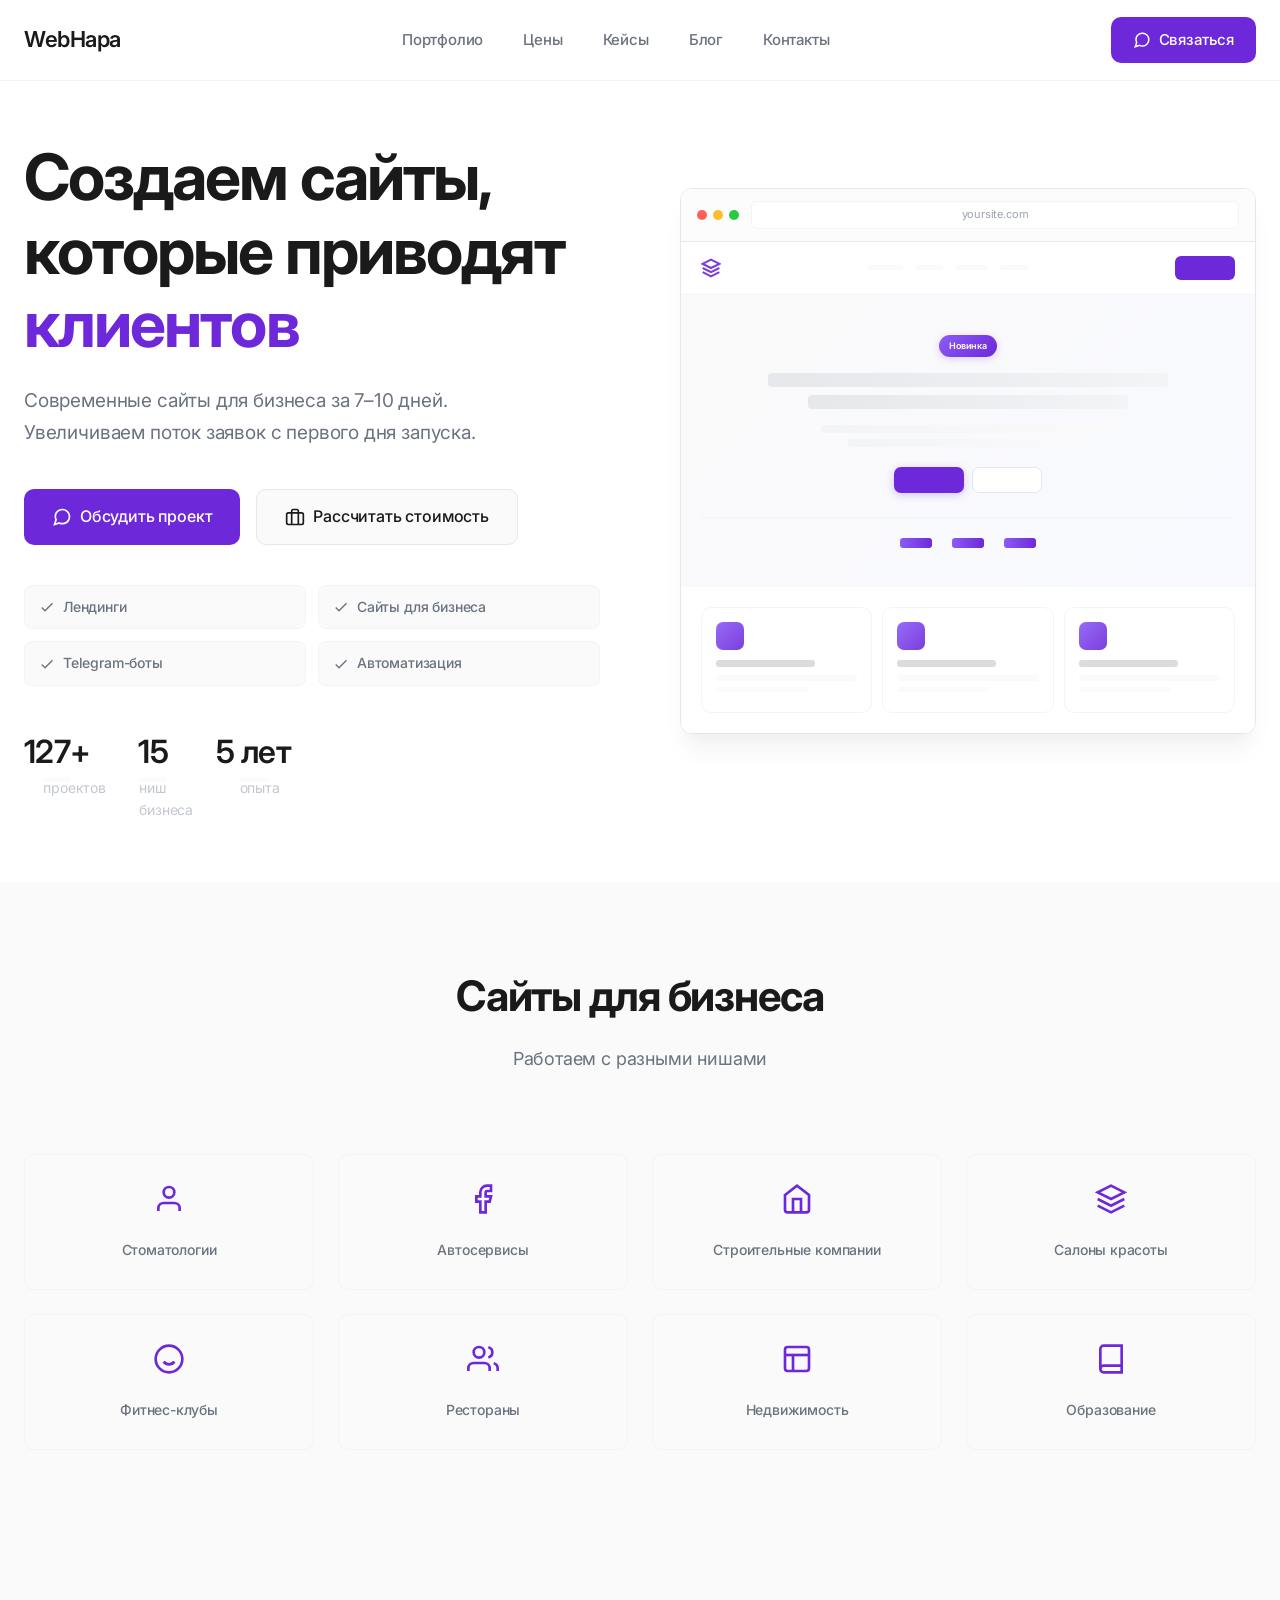
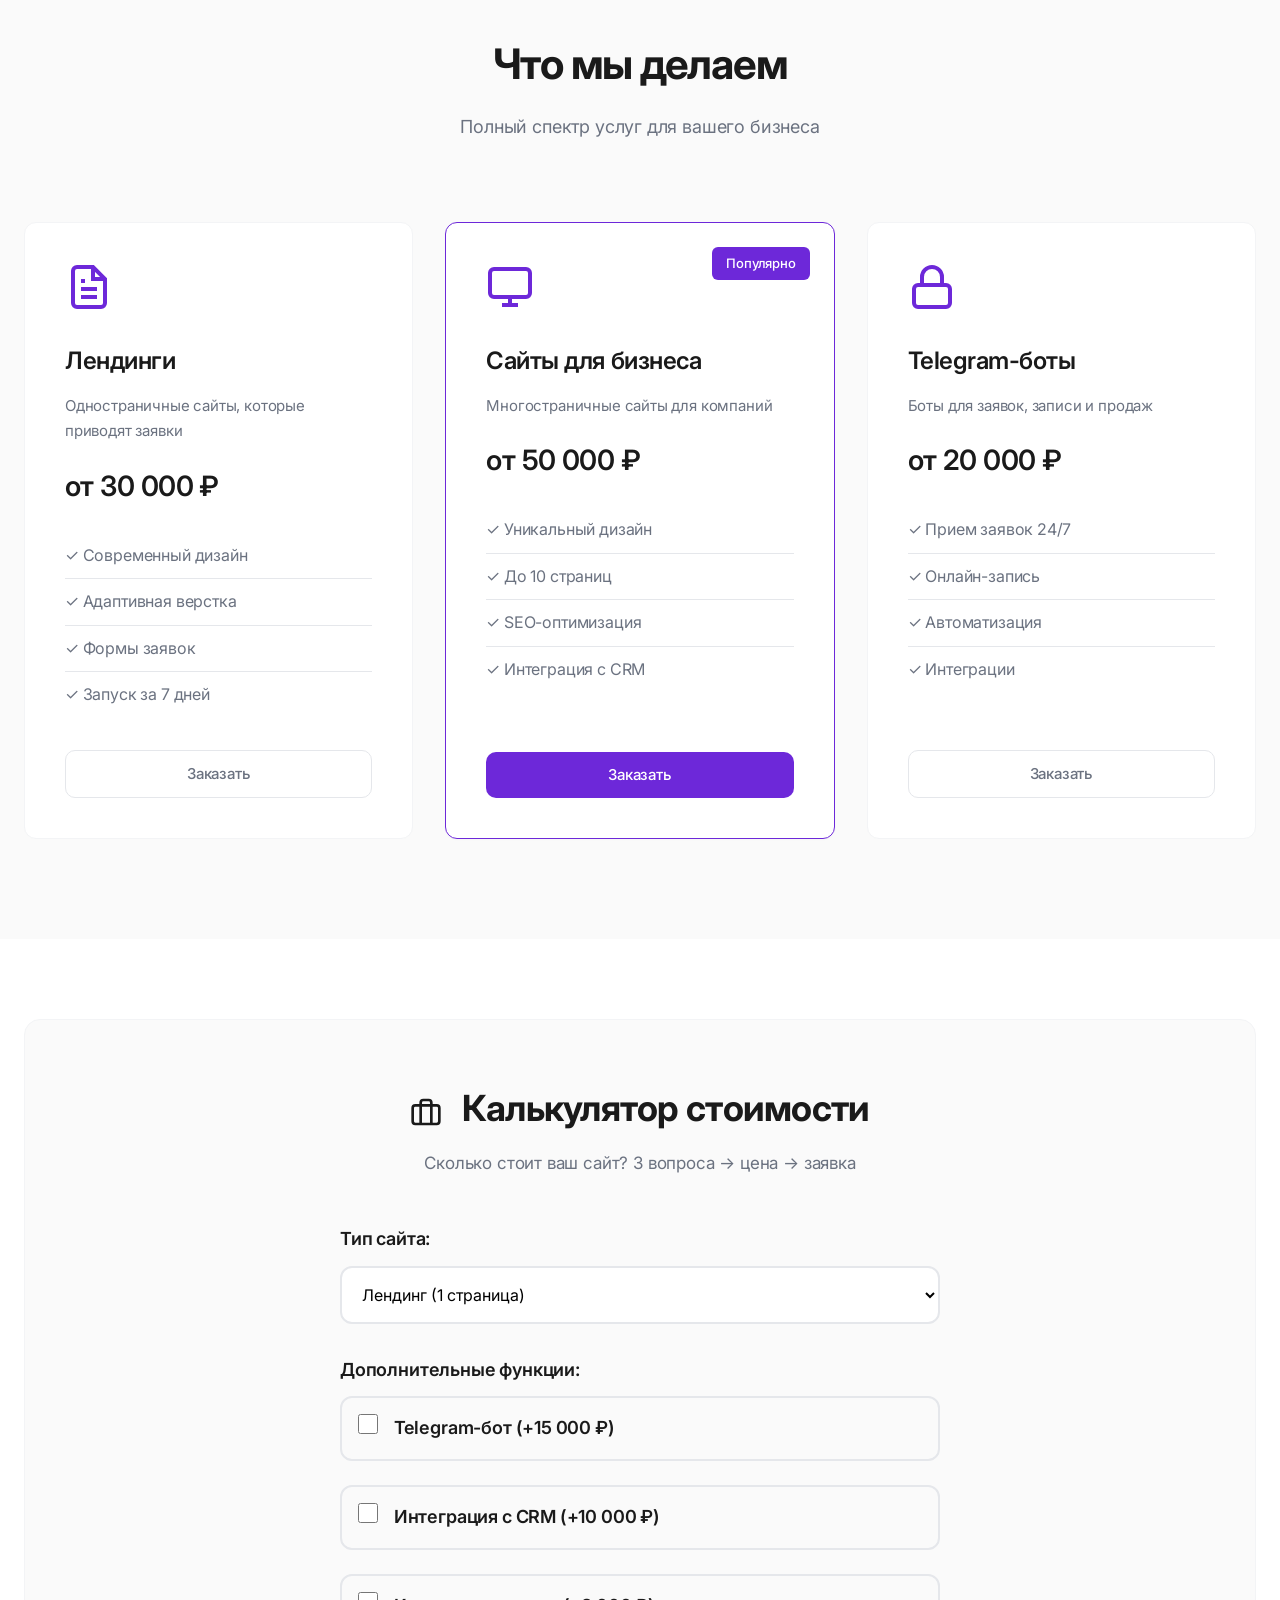
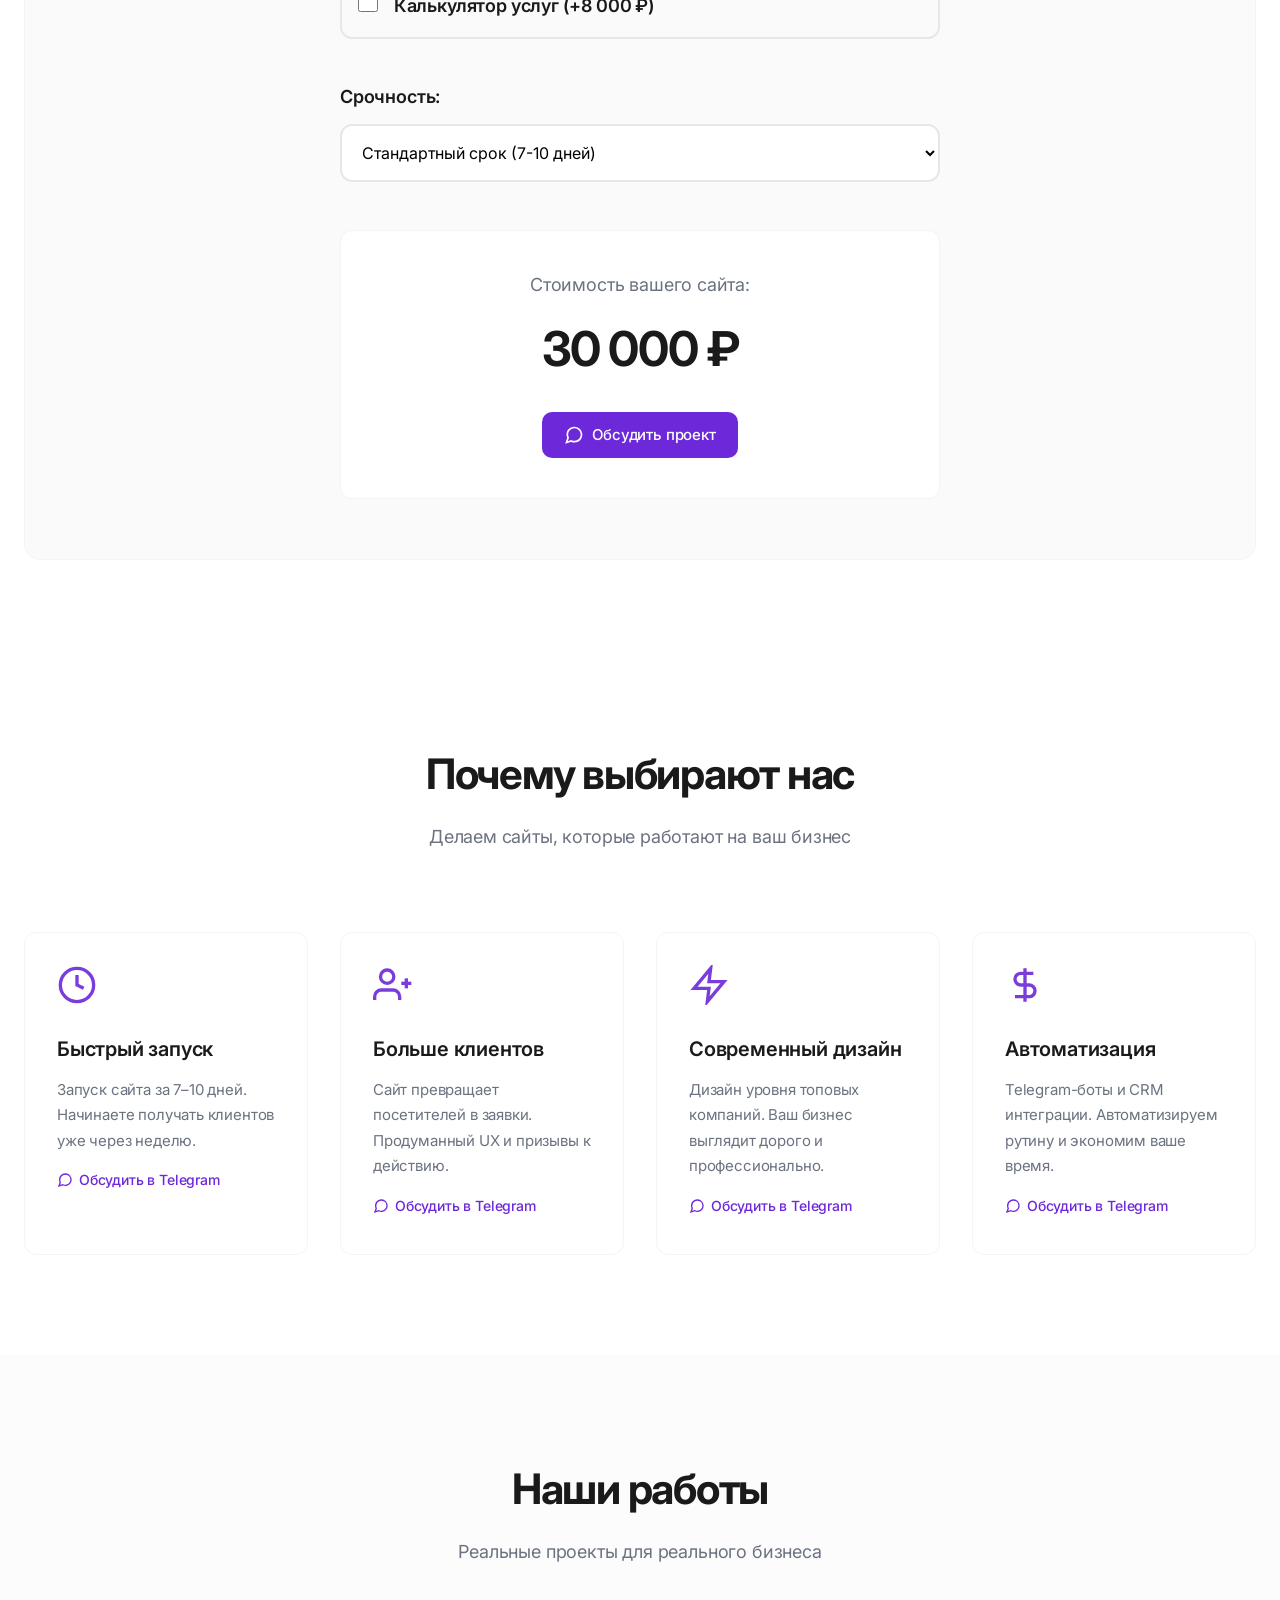
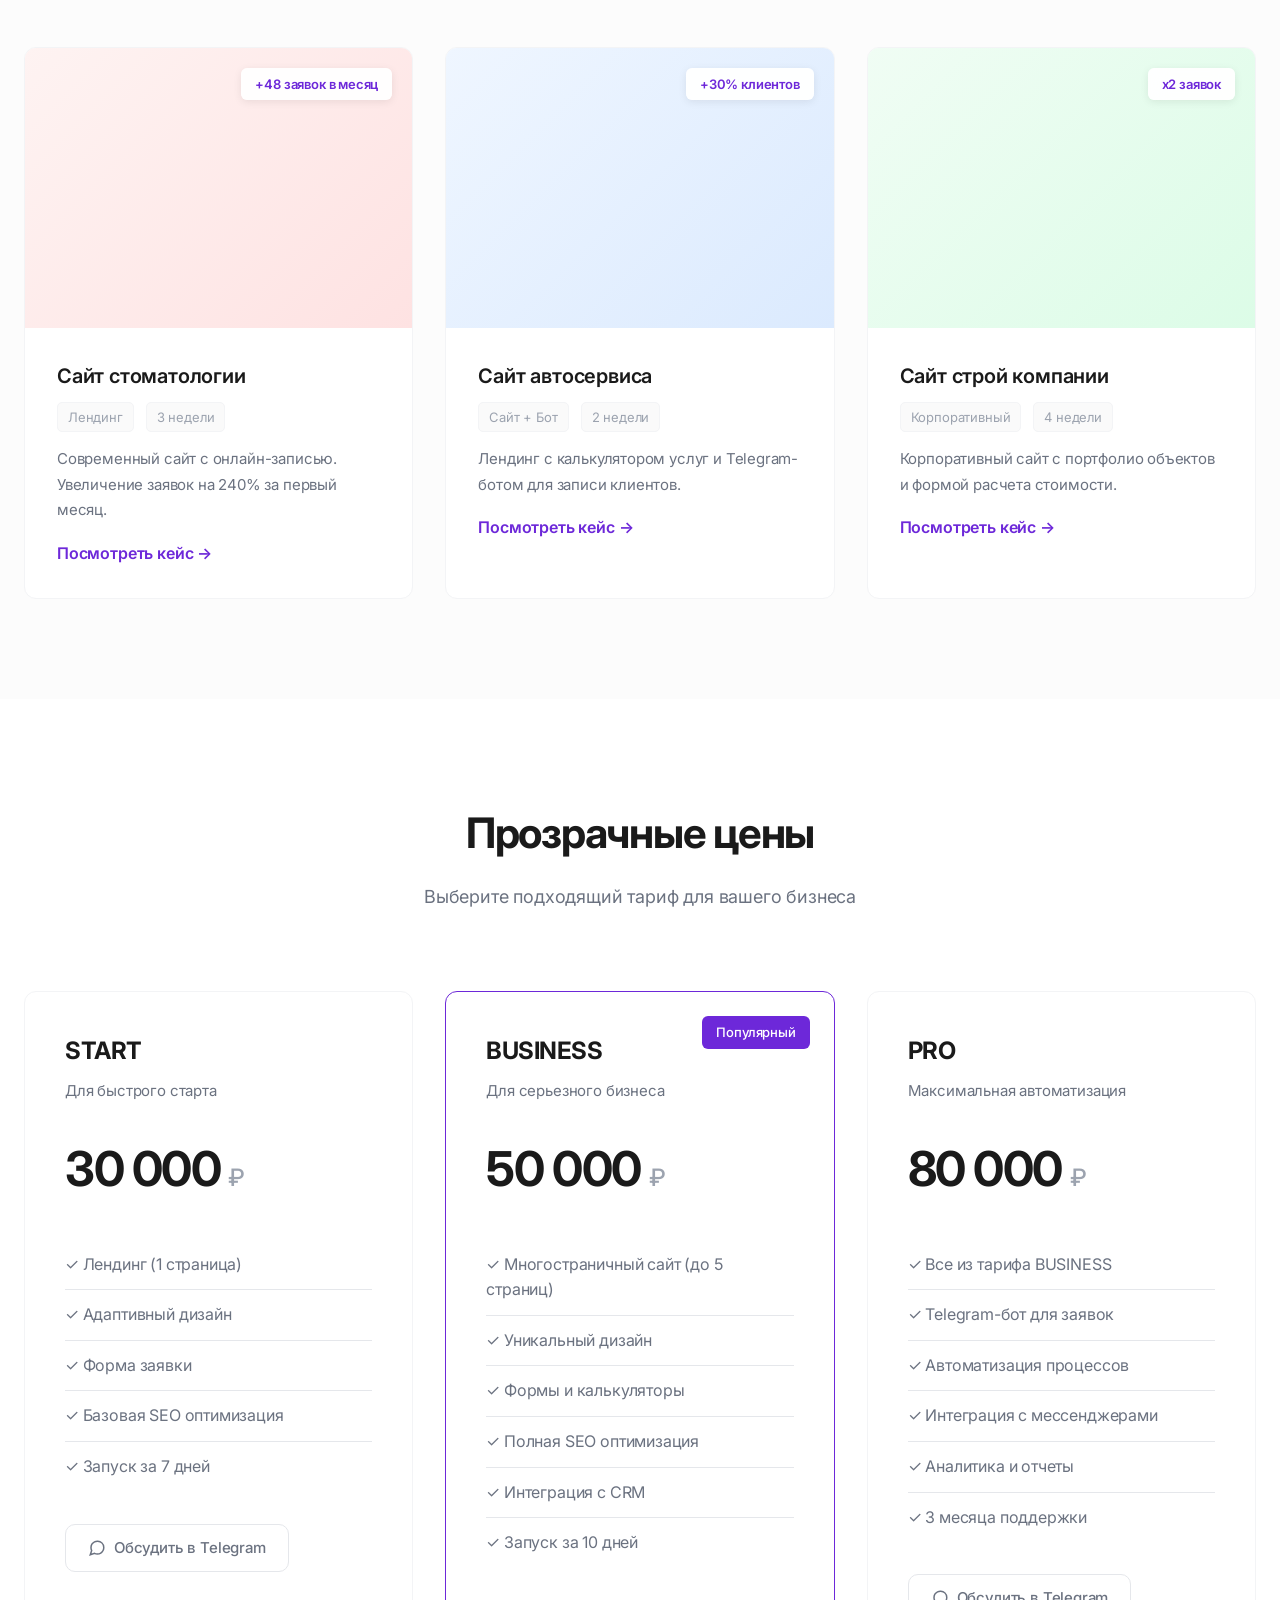
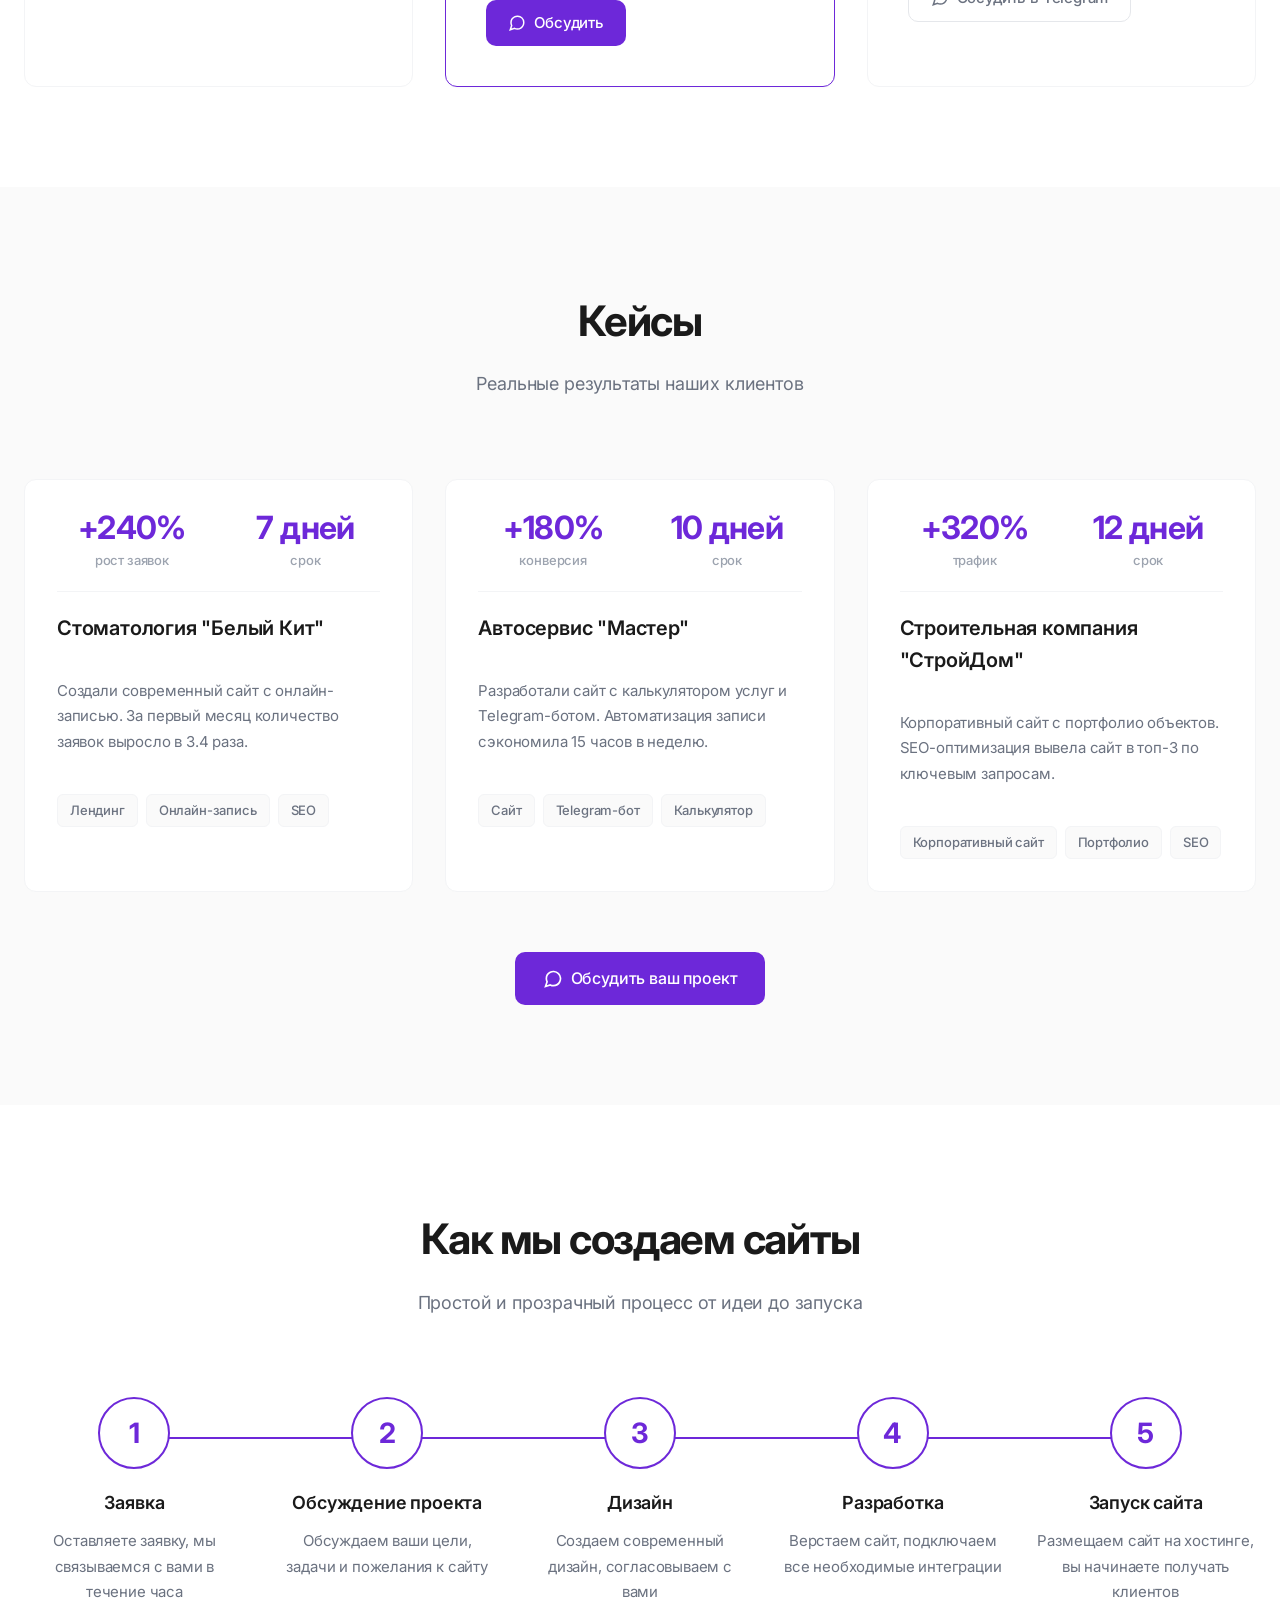
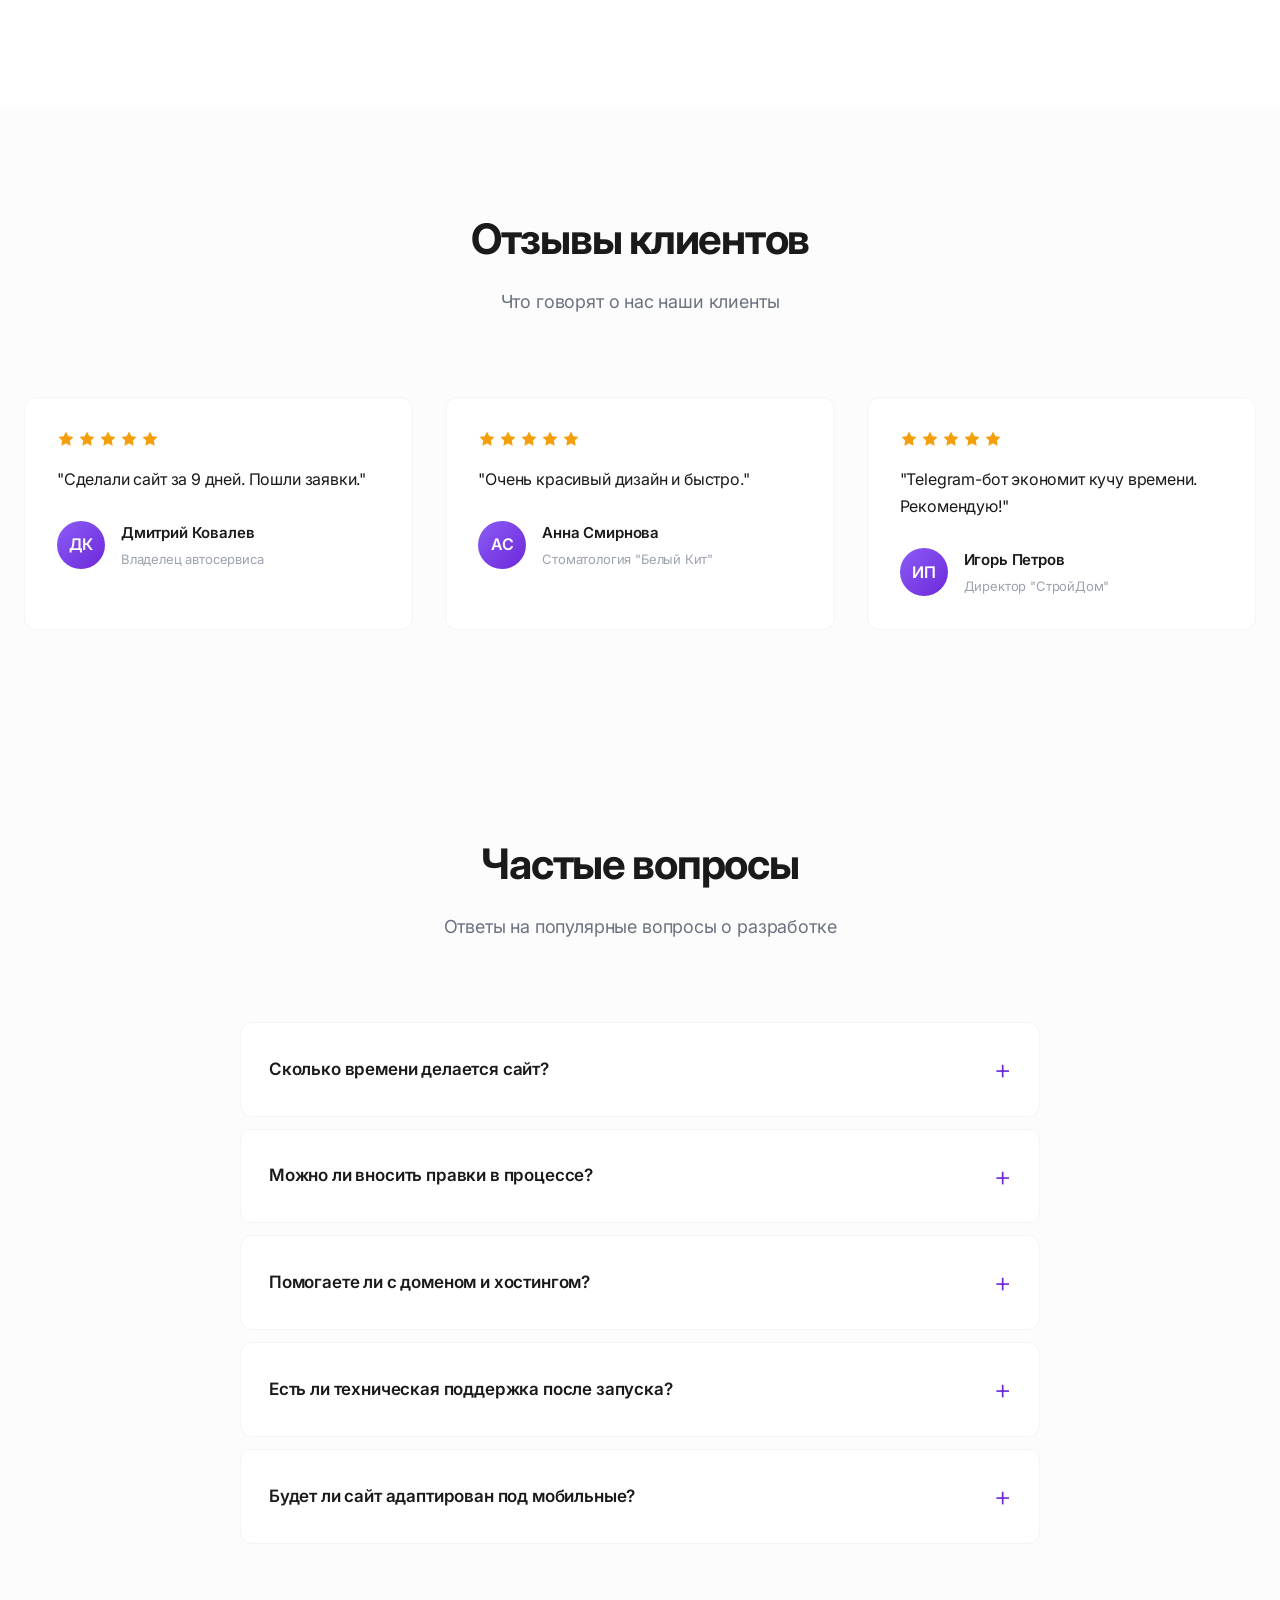
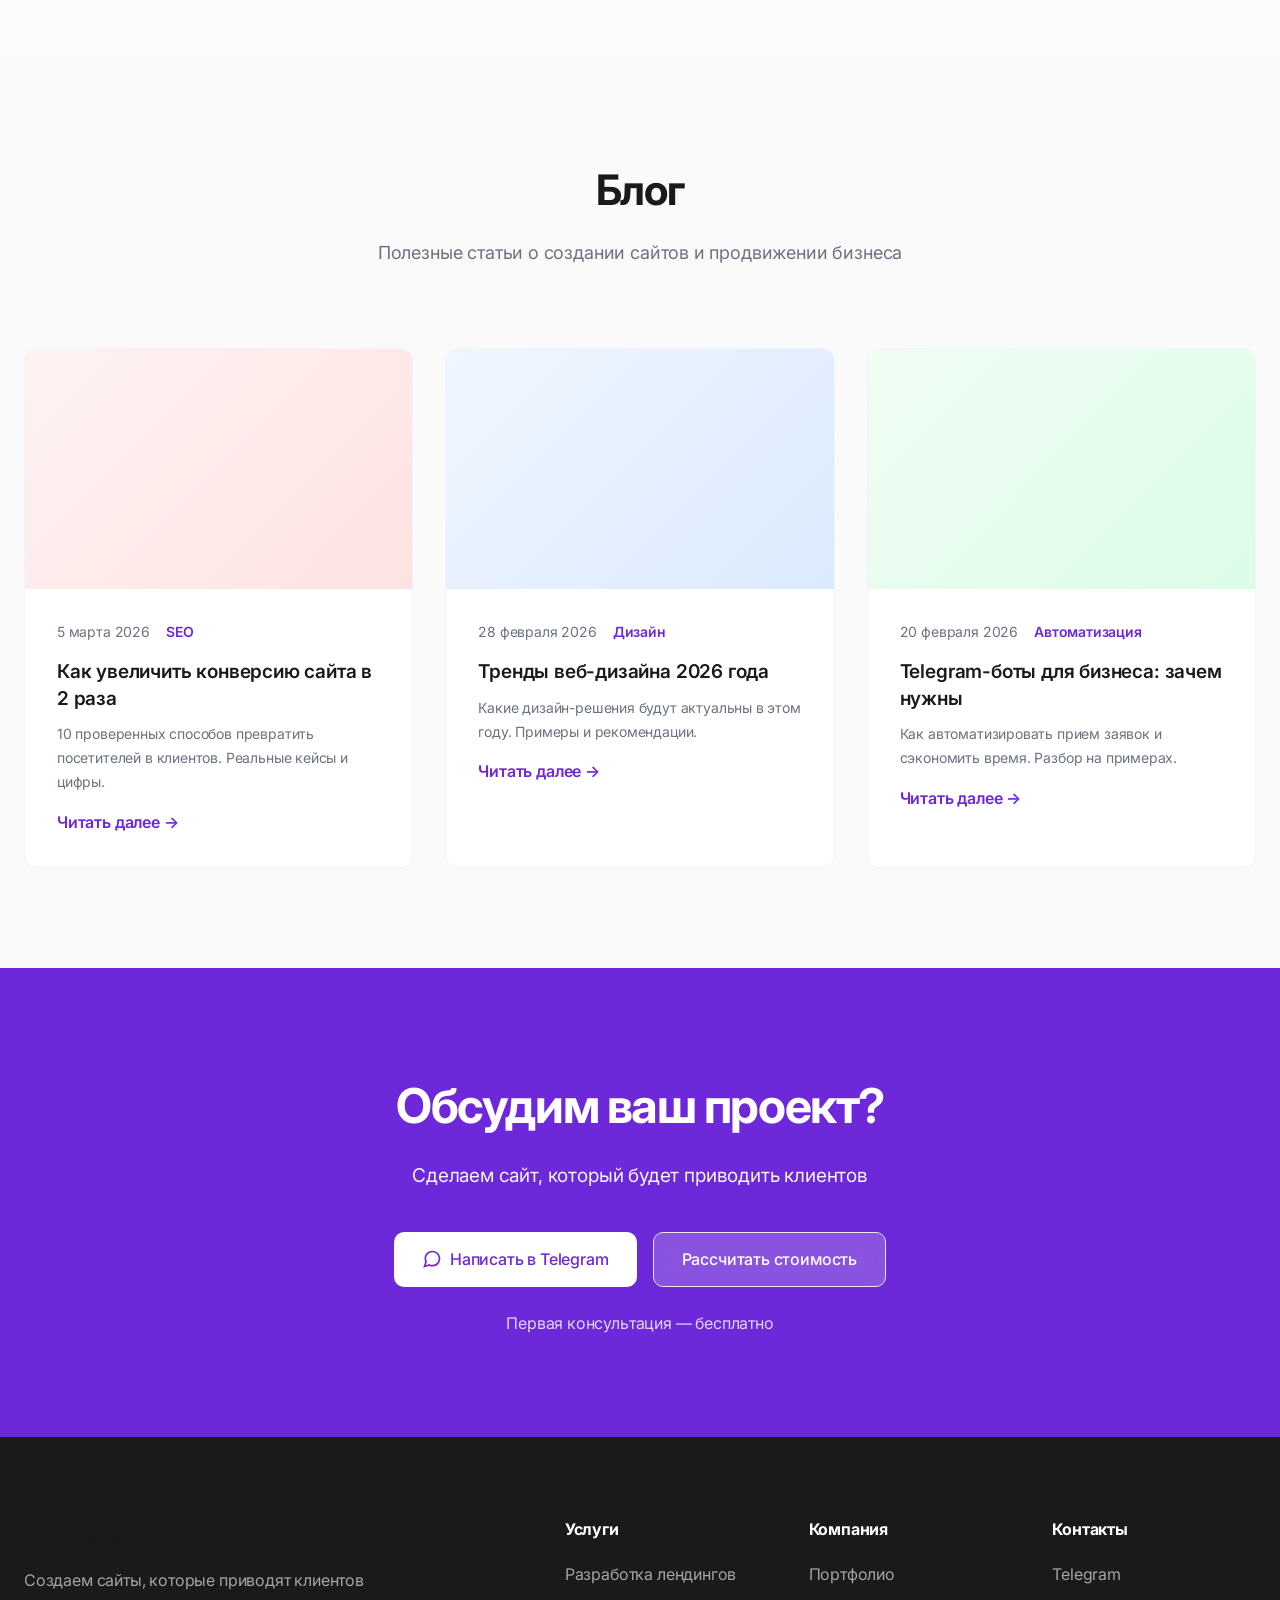
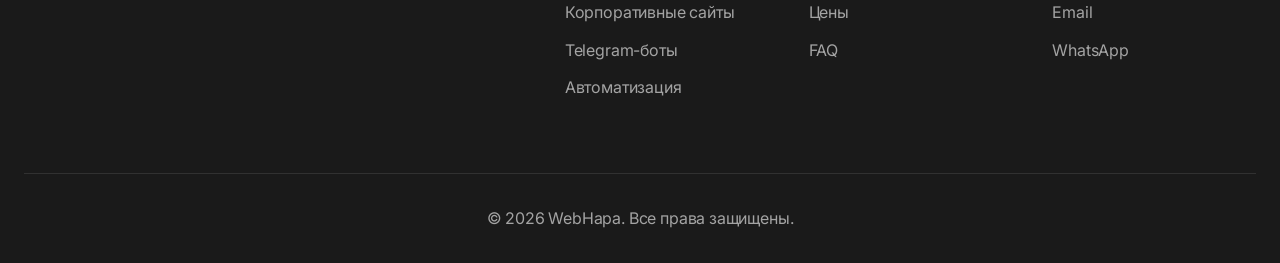
==== index.html @ 29c69353 "Add files via upload" ====
<!DOCTYPE html>
<html lang="ru">
<head>
    <meta charset="UTF-8">
    <meta name="viewport" content="width=device-width, initial-scale=1.0">
    <title>Создаем сайты, которые приводят клиентов | WebHapa</title>
    <meta name="description" content="Современные сайты для бизнеса за 7-10 дней. Лендинги, корпоративные сайты, Telegram-боты. От 30 000 ₽">
    <meta name="keywords" content="создание сайтов, разработка сайтов, лендинг, веб-студия, telegram боты, webhapa">
    <meta name="author" content="WebHapa">
    <meta property="og:title" content="Создаем сайты, которые приводят клиентов | WebHapa">
    <meta property="og:description" content="Современные сайты для бизнеса за 7-10 дней. От 30 000 ₽">
    <meta property="og:type" content="website">
    <link rel="preconnect" href="https://fonts.googleapis.com">
    <link rel="preconnect" href="https://fonts.gstatic.com" crossorigin>
    <link href="https://fonts.googleapis.com/css2?family=Inter:wght@400;500;600;700;800&display=swap" rel="stylesheet">
    <link rel="stylesheet" href="styles.css">
    <link rel="icon" href="data:image/svg+xml,<svg xmlns='http://www.w3.org/2000/svg' viewBox='0 0 24 24' fill='%236366f1'><path d='M3 3h18v18H3V3zm16 16V5H5v14h14zM7 7h10v2H7V7zm0 4h10v2H7v-2zm0 4h7v2H7v-2z'/></svg>">
</head>
<body>
    <!-- Header -->
    <header class="header">
        <div class="container">
            <nav class="nav">
                <div class="logo">WebHapa</div>
                <ul class="nav-menu">
                    <li><a href="#works">Портфолио</a></li>
                    <li><a href="#prices">Цены</a></li>
                    <li><a href="#cases">Кейсы</a></li>
                    <li><a href="#blog">Блог</a></li>
                    <li><a href="#contact">Контакты</a></li>
                </ul>
                <a href="https://t.me/lovebatory" class="btn btn-primary" target="_blank">
                    <svg width="18" height="18" viewBox="0 0 24 24" fill="none" stroke="currentColor" stroke-width="2">
                        <path d="M21 11.5a8.38 8.38 0 0 1-.9 3.8 8.5 8.5 0 0 1-7.6 4.7 8.38 8.38 0 0 1-3.8-.9L3 21l1.9-5.7a8.38 8.38 0 0 1-.9-3.8 8.5 8.5 0 0 1 4.7-7.6 8.38 8.38 0 0 1 3.8-.9h.5a8.48 8.48 0 0 1 8 8v.5z"></path>
                    </svg>
                    Связаться
                </a>
            </nav>
        </div>
    </header>

    <!-- Hero Section -->
    <section class="hero">
        <div class="container">
            <div class="hero-content">
                <div class="hero-text">
                    <h1 class="hero-title">
                        Создаем сайты,<br>
                        которые приводят<br>
                        <span class="gradient-text">клиентов</span>
                    </h1>
                    <p class="hero-subtitle">
                        Современные сайты для бизнеса за 7–10 дней.<br>
                        Увеличиваем поток заявок с первого дня запуска.
                    </p>
                    <div class="hero-buttons">
                        <a href="https://t.me/lovebatory" class="btn btn-large btn-primary" target="_blank">
                            <svg width="20" height="20" viewBox="0 0 24 24" fill="none" stroke="currentColor" stroke-width="2">
                                <path d="M21 11.5a8.38 8.38 0 0 1-.9 3.8 8.5 8.5 0 0 1-7.6 4.7 8.38 8.38 0 0 1-3.8-.9L3 21l1.9-5.7a8.38 8.38 0 0 1-.9-3.8 8.5 8.5 0 0 1 4.7-7.6 8.38 8.38 0 0 1 3.8-.9h.5a8.48 8.48 0 0 1 8 8v.5z"></path>
                            </svg>
                            Обсудить проект
                        </a>
                        <a href="#calculator" class="btn btn-large btn-secondary">
                            <svg width="20" height="20" viewBox="0 0 24 24" fill="none" stroke="currentColor" stroke-width="2">
                                <rect x="2" y="7" width="20" height="14" rx="2" ry="2"></rect>
                                <path d="M16 21V5a2 2 0 0 0-2-2h-4a2 2 0 0 0-2 2v16"></path>
                            </svg>
                            Рассчитать стоимость
                        </a>
                    </div>
                    <div class="hero-features">
                        <div class="feature-item">
                            <svg width="16" height="16" viewBox="0 0 24 24" fill="currentColor">
                                <path d="M9 16.17L4.83 12l-1.42 1.41L9 19 21 7l-1.41-1.41z"/>
                            </svg>
                            Лендинги
                        </div>
                        <div class="feature-item">
                            <svg width="16" height="16" viewBox="0 0 24 24" fill="currentColor">
                                <path d="M9 16.17L4.83 12l-1.42 1.41L9 19 21 7l-1.41-1.41z"/>
                            </svg>
                            Сайты для бизнеса
                        </div>
                        <div class="feature-item">
                            <svg width="16" height="16" viewBox="0 0 24 24" fill="currentColor">
                                <path d="M9 16.17L4.83 12l-1.42 1.41L9 19 21 7l-1.41-1.41z"/>
                            </svg>
                            Telegram-боты
                        </div>
                        <div class="feature-item">
                            <svg width="16" height="16" viewBox="0 0 24 24" fill="currentColor">
                                <path d="M9 16.17L4.83 12l-1.42 1.41L9 19 21 7l-1.41-1.41z"/>
                            </svg>
                            Автоматизация
                        </div>
                    </div>
                    <div class="hero-stats">
                        <div class="stat">
                            <div class="stat-number">127+</div>
                            <div class="stat-label">проектов</div>
                        </div>
                        <div class="stat">
                            <div class="stat-number">15</div>
                            <div class="stat-label">ниш бизнеса</div>
                        </div>
                        <div class="stat">
                            <div class="stat-number">5 лет</div>
                            <div class="stat-label">опыта</div>
                        </div>
                    </div>
                </div>
                <div class="hero-visual">
                    <div class="browser-mockup">
                        <div class="browser-header">
                            <div class="browser-dots">
                                <span></span><span></span><span></span>
                            </div>
                            <div class="browser-url">yoursite.com</div>
                        </div>
                        <div class="browser-content">
                            <div class="demo-site">
                                <div class="demo-header">
                                    <div class="demo-logo">
                                        <svg width="20" height="20" viewBox="0 0 24 24" fill="none" stroke="currentColor" stroke-width="2.5">
                                            <polygon points="12 2 2 7 12 12 22 7 12 2"></polygon>
                                            <polyline points="2 17 12 22 22 17"></polyline>
                                            <polyline points="2 12 12 17 22 12"></polyline>
                                        </svg>
                                    </div>
                                    <div class="demo-nav">
                                        <span></span>
                                        <span></span>
                                        <span></span>
                                        <span></span>
                                    </div>
                                    <div class="demo-cta"></div>
                                </div>
                                <div class="demo-hero">
                                    <div class="demo-badge">Новинка</div>
                                    <div class="demo-title"></div>
                                    <div class="demo-title-2"></div>
                                    <div class="demo-subtitle"></div>
                                    <div class="demo-subtitle-2"></div>
                                    <div class="demo-buttons">
                                        <div class="demo-btn primary"></div>
                                        <div class="demo-btn secondary"></div>
                                    </div>
                                    <div class="demo-stats">
                                        <div class="demo-stat">
                                            <div class="stat-num"></div>
                                            <div class="stat-label"></div>
                                        </div>
                                        <div class="demo-stat">
                                            <div class="stat-num"></div>
                                            <div class="stat-label"></div>
                                        </div>
                                        <div class="demo-stat">
                                            <div class="stat-num"></div>
                                            <div class="stat-label"></div>
                                        </div>
                                    </div>
                                </div>
                                <div class="demo-cards">
                                    <div class="demo-card">
                                        <div class="demo-card-icon"></div>
                                        <div class="demo-card-title"></div>
                                        <div class="demo-card-text"></div>
                                        <div class="demo-card-text short"></div>
                                    </div>
                                    <div class="demo-card">
                                        <div class="demo-card-icon"></div>
                                        <div class="demo-card-title"></div>
                                        <div class="demo-card-text"></div>
                                        <div class="demo-card-text short"></div>
                                    </div>
                                    <div class="demo-card">
                                        <div class="demo-card-icon"></div>
                                        <div class="demo-card-title"></div>
                                        <div class="demo-card-text"></div>
                                        <div class="demo-card-text short"></div>
                                    </div>
                                </div>
                            </div>
                        </div>
                    </div>
                </div>
            </div>
        </div>
    </section>

    <!-- Trust Section -->
    <section class="trust-section">
        <div class="container">
            <div class="section-header">
                <h2 class="section-title">Сайты для бизнеса</h2>
                <p class="section-subtitle">Работаем с разными нишами</p>
            </div>
            <div class="trust-grid">
                <div class="trust-item">
                    <div class="trust-icon">
                        <svg width="32" height="32" viewBox="0 0 24 24" fill="none" stroke="currentColor" stroke-width="2">
                            <path d="M20 21v-2a4 4 0 0 0-4-4H8a4 4 0 0 0-4 4v2"></path>
                            <circle cx="12" cy="7" r="4"></circle>
                        </svg>
                    </div>
                    <div class="trust-label">Стоматологии</div>
                </div>
                <div class="trust-item">
                    <div class="trust-icon">
                        <svg width="32" height="32" viewBox="0 0 24 24" fill="none" stroke="currentColor" stroke-width="2">
                            <path d="M18 2h-3a5 5 0 0 0-5 5v3H7v4h3v8h4v-8h3l1-4h-4V7a1 1 0 0 1 1-1h3z"></path>
                        </svg>
                    </div>
                    <div class="trust-label">Автосервисы</div>
                </div>
                <div class="trust-item">
                    <div class="trust-icon">
                        <svg width="32" height="32" viewBox="0 0 24 24" fill="none" stroke="currentColor" stroke-width="2">
                            <path d="M3 9l9-7 9 7v11a2 2 0 0 1-2 2H5a2 2 0 0 1-2-2z"></path>
                            <polyline points="9 22 9 12 15 12 15 22"></polyline>
                        </svg>
                    </div>
                    <div class="trust-label">Строительные компании</div>
                </div>
                <div class="trust-item">
                    <div class="trust-icon">
                        <svg width="32" height="32" viewBox="0 0 24 24" fill="none" stroke="currentColor" stroke-width="2">
                            <path d="M12 2L2 7l10 5 10-5-10-5z"></path>
                            <path d="M2 17l10 5 10-5M2 12l10 5 10-5"></path>
                        </svg>
                    </div>
                    <div class="trust-label">Салоны красоты</div>
                </div>
                <div class="trust-item">
                    <div class="trust-icon">
                        <svg width="32" height="32" viewBox="0 0 24 24" fill="none" stroke="currentColor" stroke-width="2">
                            <circle cx="12" cy="12" r="10"></circle>
                            <path d="M8 14s1.5 2 4 2 4-2 4-2"></path>
                            <line x1="9" y1="9" x2="9.01" y2="9"></line>
                            <line x1="15" y1="9" x2="15.01" y2="9"></line>
                        </svg>
                    </div>
                    <div class="trust-label">Фитнес-клубы</div>
                </div>
                <div class="trust-item">
                    <div class="trust-icon">
                        <svg width="32" height="32" viewBox="0 0 24 24" fill="none" stroke="currentColor" stroke-width="2">
                            <path d="M17 21v-2a4 4 0 0 0-4-4H5a4 4 0 0 0-4 4v2"></path>
                            <circle cx="9" cy="7" r="4"></circle>
                            <path d="M23 21v-2a4 4 0 0 0-3-3.87"></path>
                            <path d="M16 3.13a4 4 0 0 1 0 7.75"></path>
                        </svg>
                    </div>
                    <div class="trust-label">Рестораны</div>
                </div>
                <div class="trust-item">
                    <div class="trust-icon">
                        <svg width="32" height="32" viewBox="0 0 24 24" fill="none" stroke="currentColor" stroke-width="2">
                            <rect x="3" y="3" width="18" height="18" rx="2" ry="2"></rect>
                            <line x1="3" y1="9" x2="21" y2="9"></line>
                            <line x1="9" y1="21" x2="9" y2="9"></line>
                        </svg>
                    </div>
                    <div class="trust-label">Недвижимость</div>
                </div>
                <div class="trust-item">
                    <div class="trust-icon">
                        <svg width="32" height="32" viewBox="0 0 24 24" fill="none" stroke="currentColor" stroke-width="2">
                            <path d="M4 19.5A2.5 2.5 0 0 1 6.5 17H20"></path>
                            <path d="M6.5 2H20v20H6.5A2.5 2.5 0 0 1 4 19.5v-15A2.5 2.5 0 0 1 6.5 2z"></path>
                        </svg>
                    </div>
                    <div class="trust-label">Образование</div>
                </div>
            </div>
        </div>
    </section>

    <!-- Services Section -->
    <section class="services-section">
        <div class="container">
            <div class="section-header">
                <h2 class="section-title">Что мы делаем</h2>
                <p class="section-subtitle">Полный спектр услуг для вашего бизнеса</p>
            </div>
            <div class="services-grid">
                <div class="service-card">
                    <div class="service-icon">
                        <svg width="48" height="48" viewBox="0 0 24 24" fill="none" stroke="currentColor" stroke-width="2">
                            <path d="M14 2H6a2 2 0 0 0-2 2v16a2 2 0 0 0 2 2h12a2 2 0 0 0 2-2V8z"></path>
                            <polyline points="14 2 14 8 20 8"></polyline>
                            <line x1="16" y1="13" x2="8" y2="13"></line>
                            <line x1="16" y1="17" x2="8" y2="17"></line>
                            <polyline points="10 9 9 9 8 9"></polyline>
                        </svg>
                    </div>
                    <h3 class="service-title">Лендинги</h3>
                    <p class="service-description">Одностраничные сайты, которые приводят заявки</p>
                    <div class="service-price">от 30 000 ₽</div>
                    <ul class="service-features">
                        <li>✓ Современный дизайн</li>
                        <li>✓ Адаптивная верстка</li>
                        <li>✓ Формы заявок</li>
                        <li>✓ Запуск за 7 дней</li>
                    </ul>
                    <a href="https://t.me/lovebatory" class="btn btn-outline" target="_blank">Заказать</a>
                </div>
                <div class="service-card featured">
                    <div class="service-badge">Популярно</div>
                    <div class="service-icon">
                        <svg width="48" height="48" viewBox="0 0 24 24" fill="none" stroke="currentColor" stroke-width="2">
                            <rect x="2" y="3" width="20" height="14" rx="2" ry="2"></rect>
                            <line x1="8" y1="21" x2="16" y2="21"></line>
                            <line x1="12" y1="17" x2="12" y2="21"></line>
                        </svg>
                    </div>
                    <h3 class="service-title">Сайты для бизнеса</h3>
                    <p class="service-description">Многостраничные сайты для компаний</p>
                    <div class="service-price">от 50 000 ₽</div>
                    <ul class="service-features">
                        <li>✓ Уникальный дизайн</li>
                        <li>✓ До 10 страниц</li>
                        <li>✓ SEO-оптимизация</li>
                        <li>✓ Интеграция с CRM</li>
                    </ul>
                    <a href="https://t.me/lovebatory" class="btn btn-primary" target="_blank">Заказать</a>
                </div>
                <div class="service-card">
                    <div class="service-icon">
                        <svg width="48" height="48" viewBox="0 0 24 24" fill="none" stroke="currentColor" stroke-width="2">
                            <rect x="3" y="11" width="18" height="11" rx="2" ry="2"></rect>
                            <path d="M7 11V7a5 5 0 0 1 10 0v4"></path>
                        </svg>
                    </div>
                    <h3 class="service-title">Telegram-боты</h3>
                    <p class="service-description">Боты для заявок, записи и продаж</p>
                    <div class="service-price">от 20 000 ₽</div>
                    <ul class="service-features">
                        <li>✓ Прием заявок 24/7</li>
                        <li>✓ Онлайн-запись</li>
                        <li>✓ Автоматизация</li>
                        <li>✓ Интеграции</li>
                    </ul>
                    <a href="https://t.me/lovebatory" class="btn btn-outline" target="_blank">Заказать</a>
                </div>
            </div>
        </div>
    </section>

    <!-- Calculator Section -->
    <section class="calculator-section" id="calculator">
        <div class="container">
            <div class="calculator-card">
                <div class="calculator-header">
                    <h2 class="calculator-title">
                        <svg width="32" height="32" viewBox="0 0 24 24" fill="none" stroke="currentColor" stroke-width="2" style="vertical-align: middle; margin-right: 12px;">
                            <rect x="2" y="7" width="20" height="14" rx="2" ry="2"></rect>
                            <path d="M16 21V5a2 2 0 0 0-2-2h-4a2 2 0 0 0-2 2v16"></path>
                        </svg>
                        Калькулятор стоимости
                    </h2>
                    <p class="calculator-subtitle">Сколько стоит ваш сайт? 3 вопроса → цена → заявка</p>
                </div>
                <div class="calculator-content">
                    <div class="calculator-question">
                        <label>Тип сайта:</label>
                        <select id="siteType" onchange="calculatePrice()">
                            <option value="30000">Лендинг (1 страница)</option>
                            <option value="50000">Многостраничный сайт (до 5 страниц)</option>
                            <option value="70000">Корпоративный сайт (до 10 страниц)</option>
                        </select>
                    </div>
                    <div class="calculator-question">
                        <label>Дополнительные функции:</label>
                        <div class="checkbox-group">
                            <label class="checkbox-label">
                                <input type="checkbox" value="15000" onchange="calculatePrice()"> 
                                Telegram-бот (+15 000 ₽)
                            </label>
                            <label class="checkbox-label">
                                <input type="checkbox" value="10000" onchange="calculatePrice()"> 
                                Интеграция с CRM (+10 000 ₽)
                            </label>
                            <label class="checkbox-label">
                                <input type="checkbox" value="8000" onchange="calculatePrice()"> 
                                Калькулятор услуг (+8 000 ₽)
                            </label>
                        </div>
                    </div>
                    <div class="calculator-question">
                        <label>Срочность:</label>
                        <select id="urgency" onchange="calculatePrice()">
                            <option value="0">Стандартный срок (7-10 дней)</option>
                            <option value="10000">Срочно (3-5 дней) +10 000 ₽</option>
                        </select>
                    </div>
                    <div class="calculator-result">
                        <div class="result-label">Стоимость вашего сайта:</div>
                        <div class="result-price" id="totalPrice">30 000 ₽</div>
                        <a href="https://t.me/lovebatory" class="btn btn-primary" target="_blank">
                            <svg width="20" height="20" viewBox="0 0 24 24" fill="none" stroke="currentColor" stroke-width="2">
                                <path d="M21 11.5a8.38 8.38 0 0 1-.9 3.8 8.5 8.5 0 0 1-7.6 4.7 8.38 8.38 0 0 1-3.8-.9L3 21l1.9-5.7a8.38 8.38 0 0 1-.9-3.8 8.5 8.5 0 0 1 4.7-7.6 8.38 8.38 0 0 1 3.8-.9h.5a8.48 8.48 0 0 1 8 8v.5z"></path>
                            </svg>
                            Обсудить проект
                        </a>
                    </div>
                </div>
            </div>
        </div>
    </section>

    <!-- Benefits Section -->
    <section class="benefits" id="services">
        <div class="container">
            <div class="section-header">
                <h2 class="section-title">Почему выбирают нас</h2>
                <p class="section-subtitle">Делаем сайты, которые работают на ваш бизнес</p>
            </div>
            <div class="benefits-grid">
                <div class="benefit-card">
                    <div class="benefit-icon">
                        <svg width="40" height="40" viewBox="0 0 24 24" fill="none" stroke="currentColor" stroke-width="2">
                            <circle cx="12" cy="12" r="10"></circle>
                            <polyline points="12 6 12 12 16 14"></polyline>
                        </svg>
                    </div>
                    <h3 class="benefit-title">Быстрый запуск</h3>
                    <p class="benefit-text">Запуск сайта за 7–10 дней. Начинаете получать клиентов уже через неделю.</p>
                    <a href="https://t.me/lovebatory" class="benefit-link" target="_blank">
                        <svg width="16" height="16" viewBox="0 0 24 24" fill="none" stroke="currentColor" stroke-width="2">
                            <path d="M21 11.5a8.38 8.38 0 0 1-.9 3.8 8.5 8.5 0 0 1-7.6 4.7 8.38 8.38 0 0 1-3.8-.9L3 21l1.9-5.7a8.38 8.38 0 0 1-.9-3.8 8.5 8.5 0 0 1 4.7-7.6 8.38 8.38 0 0 1 3.8-.9h.5a8.48 8.48 0 0 1 8 8v.5z"></path>
                        </svg>
                        Обсудить в Telegram
                    </a>
                </div>
                <div class="benefit-card">
                    <div class="benefit-icon">
                        <svg width="40" height="40" viewBox="0 0 24 24" fill="none" stroke="currentColor" stroke-width="2">
                            <path d="M16 21v-2a4 4 0 0 0-4-4H5a4 4 0 0 0-4 4v2"></path>
                            <circle cx="8.5" cy="7" r="4"></circle>
                            <line x1="20" y1="8" x2="20" y2="14"></line>
                            <line x1="23" y1="11" x2="17" y2="11"></line>
                        </svg>
                    </div>
                    <h3 class="benefit-title">Больше клиентов</h3>
                    <p class="benefit-text">Сайт превращает посетителей в заявки. Продуманный UX и призывы к действию.</p>
                    <a href="https://t.me/lovebatory" class="benefit-link" target="_blank">
                        <svg width="16" height="16" viewBox="0 0 24 24" fill="none" stroke="currentColor" stroke-width="2">
                            <path d="M21 11.5a8.38 8.38 0 0 1-.9 3.8 8.5 8.5 0 0 1-7.6 4.7 8.38 8.38 0 0 1-3.8-.9L3 21l1.9-5.7a8.38 8.38 0 0 1-.9-3.8 8.5 8.5 0 0 1 4.7-7.6 8.38 8.38 0 0 1 3.8-.9h.5a8.48 8.48 0 0 1 8 8v.5z"></path>
                        </svg>
                        Обсудить в Telegram
                    </a>
                </div>
                <div class="benefit-card">
                    <div class="benefit-icon">
                        <svg width="40" height="40" viewBox="0 0 24 24" fill="none" stroke="currentColor" stroke-width="2">
                            <polygon points="13 2 3 14 12 14 11 22 21 10 12 10 13 2"></polygon>
                        </svg>
                    </div>
                    <h3 class="benefit-title">Современный дизайн</h3>
                    <p class="benefit-text">Дизайн уровня топовых компаний. Ваш бизнес выглядит дорого и профессионально.</p>
                    <a href="https://t.me/lovebatory" class="benefit-link" target="_blank">
                        <svg width="16" height="16" viewBox="0 0 24 24" fill="none" stroke="currentColor" stroke-width="2">
                            <path d="M21 11.5a8.38 8.38 0 0 1-.9 3.8 8.5 8.5 0 0 1-7.6 4.7 8.38 8.38 0 0 1-3.8-.9L3 21l1.9-5.7a8.38 8.38 0 0 1-.9-3.8 8.5 8.5 0 0 1 4.7-7.6 8.38 8.38 0 0 1 3.8-.9h.5a8.48 8.48 0 0 1 8 8v.5z"></path>
                        </svg>
                        Обсудить в Telegram
                    </a>
                </div>
                <div class="benefit-card">
                    <div class="benefit-icon">
                        <svg width="40" height="40" viewBox="0 0 24 24" fill="none" stroke="currentColor" stroke-width="2">
                            <path d="M12 2v20M17 5H9.5a3.5 3.5 0 0 0 0 7h5a3.5 3.5 0 0 1 0 7H6"></path>
                        </svg>
                    </div>
                    <h3 class="benefit-title">Автоматизация</h3>
                    <p class="benefit-text">Telegram-боты и CRM интеграции. Автоматизируем рутину и экономим ваше время.</p>
                    <a href="https://t.me/lovebatory" class="benefit-link" target="_blank">
                        <svg width="16" height="16" viewBox="0 0 24 24" fill="none" stroke="currentColor" stroke-width="2">
                            <path d="M21 11.5a8.38 8.38 0 0 1-.9 3.8 8.5 8.5 0 0 1-7.6 4.7 8.38 8.38 0 0 1-3.8-.9L3 21l1.9-5.7a8.38 8.38 0 0 1-.9-3.8 8.5 8.5 0 0 1 4.7-7.6 8.38 8.38 0 0 1 3.8-.9h.5a8.48 8.48 0 0 1 8 8v.5z"></path>
                        </svg>
                        Обсудить в Telegram
                    </a>
                </div>
            </div>
        </div>
    </section>

    <!-- Works Section -->
    <section class="works" id="works">
        <div class="container">
            <div class="section-header">
                <h2 class="section-title">Наши работы</h2>
                <p class="section-subtitle">Реальные проекты для реального бизнеса</p>
            </div>
            <div class="works-grid">
                <div class="work-card">
                    <div class="work-badge">+48 заявок в месяц</div>
                    <div class="work-image">
                        <div class="work-placeholder dental"></div>
                    </div>
                    <div class="work-content">
                        <h3 class="work-title">Сайт стоматологии</h3>
                        <div class="work-meta">
                            <span class="work-type">Лендинг</span>
                            <span class="work-time">3 недели</span>
                        </div>
                        <p class="work-description">Современный сайт с онлайн-записью. Увеличение заявок на 240% за первый месяц.</p>
                        <a href="#" class="work-link">Посмотреть кейс →</a>
                    </div>
                </div>
                <div class="work-card">
                    <div class="work-badge">+30% клиентов</div>
                    <div class="work-image">
                        <div class="work-placeholder auto"></div>
                    </div>
                    <div class="work-content">
                        <h3 class="work-title">Сайт автосервиса</h3>
                        <div class="work-meta">
                            <span class="work-type">Сайт + Бот</span>
                            <span class="work-time">2 недели</span>
                        </div>
                        <p class="work-description">Лендинг с калькулятором услуг и Telegram-ботом для записи клиентов.</p>
                        <a href="#" class="work-link">Посмотреть кейс →</a>
                    </div>
                </div>
                <div class="work-card">
                    <div class="work-badge">x2 заявок</div>
                    <div class="work-image">
                        <div class="work-placeholder construction"></div>
                    </div>
                    <div class="work-content">
                        <h3 class="work-title">Сайт строй компании</h3>
                        <div class="work-meta">
                            <span class="work-type">Корпоративный</span>
                            <span class="work-time">4 недели</span>
                        </div>
                        <p class="work-description">Корпоративный сайт с портфолио объектов и формой расчета стоимости.</p>
                        <a href="#" class="work-link">Посмотреть кейс →</a>
                    </div>
                </div>
            </div>
        </div>
    </section>

    <!-- Pricing Section -->
    <section class="pricing" id="prices">
        <div class="container">
            <div class="section-header">
                <h2 class="section-title">Прозрачные цены</h2>
                <p class="section-subtitle">Выберите подходящий тариф для вашего бизнеса</p>
            </div>
            <div class="pricing-grid">
                <div class="price-card">
                    <div class="price-header">
                        <h3 class="price-name">START</h3>
                        <p class="price-description">Для быстрого старта</p>
                    </div>
                    <div class="price-amount">
                        <span class="price-value">30 000</span>
                        <span class="price-currency">₽</span>
                    </div>
                    <ul class="price-features">
                        <li>✓ Лендинг (1 страница)</li>
                        <li>✓ Адаптивный дизайн</li>
                        <li>✓ Форма заявки</li>
                        <li>✓ Базовая SEO оптимизация</li>
                        <li>✓ Запуск за 7 дней</li>
                    </ul>
                    <a href="https://t.me/lovebatory" class="btn btn-outline" target="_blank">
                        <svg width="18" height="18" viewBox="0 0 24 24" fill="none" stroke="currentColor" stroke-width="2">
                            <path d="M21 11.5a8.38 8.38 0 0 1-.9 3.8 8.5 8.5 0 0 1-7.6 4.7 8.38 8.38 0 0 1-3.8-.9L3 21l1.9-5.7a8.38 8.38 0 0 1-.9-3.8 8.5 8.5 0 0 1 4.7-7.6 8.38 8.38 0 0 1 3.8-.9h.5a8.48 8.48 0 0 1 8 8v.5z"></path>
                        </svg>
                        Обсудить в Telegram
                    </a>
                </div>
                <div class="price-card featured">
                    <div class="price-badge">Популярный</div>
                    <div class="price-header">
                        <h3 class="price-name">BUSINESS</h3>
                        <p class="price-description">Для серьезного бизнеса</p>
                    </div>
                    <div class="price-amount">
                        <span class="price-value">50 000</span>
                        <span class="price-currency">₽</span>
                    </div>
                    <ul class="price-features">
                        <li>✓ Многостраничный сайт (до 5 страниц)</li>
                        <li>✓ Уникальный дизайн</li>
                        <li>✓ Формы и калькуляторы</li>
                        <li>✓ Полная SEO оптимизация</li>
                        <li>✓ Интеграция с CRM</li>
                        <li>✓ Запуск за 10 дней</li>
                    </ul>
                    <a href="https://t.me/lovebatory" class="btn btn-primary" target="_blank">
                        <svg width="18" height="18" viewBox="0 0 24 24" fill="none" stroke="currentColor" stroke-width="2">
                            <path d="M21 11.5a8.38 8.38 0 0 1-.9 3.8 8.5 8.5 0 0 1-7.6 4.7 8.38 8.38 0 0 1-3.8-.9L3 21l1.9-5.7a8.38 8.38 0 0 1-.9-3.8 8.5 8.5 0 0 1 4.7-7.6 8.38 8.38 0 0 1 3.8-.9h.5a8.48 8.48 0 0 1 8 8v.5z"></path>
                        </svg>
                        Обсудить
                    </a>
                </div>
                <div class="price-card">
                    <div class="price-header">
                        <h3 class="price-name">PRO</h3>
                        <p class="price-description">Максимальная автоматизация</p>
                    </div>
                    <div class="price-amount">
                        <span class="price-value">80 000</span>
                        <span class="price-currency">₽</span>
                    </div>
                    <ul class="price-features">
                        <li>✓ Все из тарифа BUSINESS</li>
                        <li>✓ Telegram-бот для заявок</li>
                        <li>✓ Автоматизация процессов</li>
                        <li>✓ Интеграция с мессенджерами</li>
                        <li>✓ Аналитика и отчеты</li>
                        <li>✓ 3 месяца поддержки</li>
                    </ul>
                    <a href="https://t.me/lovebatory" class="btn btn-outline" target="_blank">
                        <svg width="18" height="18" viewBox="0 0 24 24" fill="none" stroke="currentColor" stroke-width="2">
                            <path d="M21 11.5a8.38 8.38 0 0 1-.9 3.8 8.5 8.5 0 0 1-7.6 4.7 8.38 8.38 0 0 1-3.8-.9L3 21l1.9-5.7a8.38 8.38 0 0 1-.9-3.8 8.5 8.5 0 0 1 4.7-7.6 8.38 8.38 0 0 1 3.8-.9h.5a8.48 8.48 0 0 1 8 8v.5z"></path>
                        </svg>
                        Обсудить в Telegram
                    </a>
                </div>
            </div>
        </div>
    </section>

    <!-- Cases Section -->
    <section class="cases" id="cases">
        <div class="container">
            <div class="section-header">
                <h2 class="section-title">Кейсы</h2>
                <p class="section-subtitle">Реальные результаты наших клиентов</p>
            </div>
            <div class="cases-grid">
                <div class="case-card">
                    <div class="case-header">
                        <div class="case-metric">
                            <div class="metric-value">+240%</div>
                            <div class="metric-label">рост заявок</div>
                        </div>
                        <div class="case-metric">
                            <div class="metric-value">7 дней</div>
                            <div class="metric-label">срок</div>
                        </div>
                    </div>
                    <h3 class="case-title">Стоматология "Белый Кит"</h3>
                    <p class="case-description">Создали современный сайт с онлайн-записью. За первый месяц количество заявок выросло в 3.4 раза.</p>
                    <div class="case-tags">
                        <span class="tag">Лендинг</span>
                        <span class="tag">Онлайн-запись</span>
                        <span class="tag">SEO</span>
                    </div>
                </div>
                <div class="case-card">
                    <div class="case-header">
                        <div class="case-metric">
                            <div class="metric-value">+180%</div>
                            <div class="metric-label">конверсия</div>
                        </div>
                        <div class="case-metric">
                            <div class="metric-value">10 дней</div>
                            <div class="metric-label">срок</div>
                        </div>
                    </div>
                    <h3 class="case-title">Автосервис "Мастер"</h3>
                    <p class="case-description">Разработали сайт с калькулятором услуг и Telegram-ботом. Автоматизация записи сэкономила 15 часов в неделю.</p>
                    <div class="case-tags">
                        <span class="tag">Сайт</span>
                        <span class="tag">Telegram-бот</span>
                        <span class="tag">Калькулятор</span>
                    </div>
                </div>
                <div class="case-card">
                    <div class="case-header">
                        <div class="case-metric">
                            <div class="metric-value">+320%</div>
                            <div class="metric-label">трафик</div>
                        </div>
                        <div class="case-metric">
                            <div class="metric-value">12 дней</div>
                            <div class="metric-label">срок</div>
                        </div>
                    </div>
                    <h3 class="case-title">Строительная компания "СтройДом"</h3>
                    <p class="case-description">Корпоративный сайт с портфолио объектов. SEO-оптимизация вывела сайт в топ-3 по ключевым запросам.</p>
                    <div class="case-tags">
                        <span class="tag">Корпоративный сайт</span>
                        <span class="tag">Портфолио</span>
                        <span class="tag">SEO</span>
                    </div>
                </div>
            </div>
            <div class="section-cta">
                <a href="https://t.me/lovebatory" class="btn btn-large btn-primary" target="_blank">
                    <svg width="20" height="20" viewBox="0 0 24 24" fill="none" stroke="currentColor" stroke-width="2">
                        <path d="M21 11.5a8.38 8.38 0 0 1-.9 3.8 8.5 8.5 0 0 1-7.6 4.7 8.38 8.38 0 0 1-3.8-.9L3 21l1.9-5.7a8.38 8.38 0 0 1-.9-3.8 8.5 8.5 0 0 1 4.7-7.6 8.38 8.38 0 0 1 3.8-.9h.5a8.48 8.48 0 0 1 8 8v.5z"></path>
                    </svg>
                    Обсудить ваш проект
                </a>
            </div>
        </div>
    </section>

    <!-- Process Section -->
    <section class="process">
        <div class="container">
            <div class="section-header">
                <h2 class="section-title">Как мы создаем сайты</h2>
                <p class="section-subtitle">Простой и прозрачный процесс от идеи до запуска</p>
            </div>
            <div class="process-timeline">
                <div class="timeline-line"></div>
                <div class="process-step">
                    <div class="step-number">1</div>
                    <h3 class="step-title">Заявка</h3>
                    <p class="step-text">Оставляете заявку, мы связываемся с вами в течение часа</p>
                </div>
                <div class="process-step">
                    <div class="step-number">2</div>
                    <h3 class="step-title">Обсуждение проекта</h3>
                    <p class="step-text">Обсуждаем ваши цели, задачи и пожелания к сайту</p>
                </div>
                <div class="process-step">
                    <div class="step-number">3</div>
                    <h3 class="step-title">Дизайн</h3>
                    <p class="step-text">Создаем современный дизайн, согласовываем с вами</p>
                </div>
                <div class="process-step">
                    <div class="step-number">4</div>
                    <h3 class="step-title">Разработка</h3>
                    <p class="step-text">Верстаем сайт, подключаем все необходимые интеграции</p>
                </div>
                <div class="process-step">
                    <div class="step-number">5</div>
                    <h3 class="step-title">Запуск сайта</h3>
                    <p class="step-text">Размещаем сайт на хостинге, вы начинаете получать клиентов</p>
                </div>
            </div>
        </div>
    </section>

    <!-- Testimonials Section -->
    <section class="testimonials">
        <div class="container">
            <div class="section-header">
                <h2 class="section-title">Отзывы клиентов</h2>
                <p class="section-subtitle">Что говорят о нас наши клиенты</p>
            </div>
            <div class="testimonials-grid">
                <div class="testimonial-card">
                    <div class="testimonial-rating">
                        <svg width="18" height="18" viewBox="0 0 24 24" fill="currentColor">
                            <polygon points="12 2 15.09 8.26 22 9.27 17 14.14 18.18 21.02 12 17.77 5.82 21.02 7 14.14 2 9.27 8.91 8.26 12 2"/>
                        </svg>
                        <svg width="18" height="18" viewBox="0 0 24 24" fill="currentColor">
                            <polygon points="12 2 15.09 8.26 22 9.27 17 14.14 18.18 21.02 12 17.77 5.82 21.02 7 14.14 2 9.27 8.91 8.26 12 2"/>
                        </svg>
                        <svg width="18" height="18" viewBox="0 0 24 24" fill="currentColor">
                            <polygon points="12 2 15.09 8.26 22 9.27 17 14.14 18.18 21.02 12 17.77 5.82 21.02 7 14.14 2 9.27 8.91 8.26 12 2"/>
                        </svg>
                        <svg width="18" height="18" viewBox="0 0 24 24" fill="currentColor">
                            <polygon points="12 2 15.09 8.26 22 9.27 17 14.14 18.18 21.02 12 17.77 5.82 21.02 7 14.14 2 9.27 8.91 8.26 12 2"/>
                        </svg>
                        <svg width="18" height="18" viewBox="0 0 24 24" fill="currentColor">
                            <polygon points="12 2 15.09 8.26 22 9.27 17 14.14 18.18 21.02 12 17.77 5.82 21.02 7 14.14 2 9.27 8.91 8.26 12 2"/>
                        </svg>
                    </div>
                    <div class="testimonial-content">
                        <p class="testimonial-text">"Сделали сайт за 9 дней. Пошли заявки."</p>
                    </div>
                    <div class="testimonial-author">
                        <div class="author-avatar">ДК</div>
                        <div class="author-info">
                            <div class="author-name">Дмитрий Ковалев</div>
                            <div class="author-position">Владелец автосервиса</div>
                        </div>
                    </div>
                </div>
                <div class="testimonial-card">
                    <div class="testimonial-rating">
                        <svg width="18" height="18" viewBox="0 0 24 24" fill="currentColor">
                            <polygon points="12 2 15.09 8.26 22 9.27 17 14.14 18.18 21.02 12 17.77 5.82 21.02 7 14.14 2 9.27 8.91 8.26 12 2"/>
                        </svg>
                        <svg width="18" height="18" viewBox="0 0 24 24" fill="currentColor">
                            <polygon points="12 2 15.09 8.26 22 9.27 17 14.14 18.18 21.02 12 17.77 5.82 21.02 7 14.14 2 9.27 8.91 8.26 12 2"/>
                        </svg>
                        <svg width="18" height="18" viewBox="0 0 24 24" fill="currentColor">
                            <polygon points="12 2 15.09 8.26 22 9.27 17 14.14 18.18 21.02 12 17.77 5.82 21.02 7 14.14 2 9.27 8.91 8.26 12 2"/>
                        </svg>
                        <svg width="18" height="18" viewBox="0 0 24 24" fill="currentColor">
                            <polygon points="12 2 15.09 8.26 22 9.27 17 14.14 18.18 21.02 12 17.77 5.82 21.02 7 14.14 2 9.27 8.91 8.26 12 2"/>
                        </svg>
                        <svg width="18" height="18" viewBox="0 0 24 24" fill="currentColor">
                            <polygon points="12 2 15.09 8.26 22 9.27 17 14.14 18.18 21.02 12 17.77 5.82 21.02 7 14.14 2 9.27 8.91 8.26 12 2"/>
                        </svg>
                    </div>
                    <div class="testimonial-content">
                        <p class="testimonial-text">"Очень красивый дизайн и быстро."</p>
                    </div>
                    <div class="testimonial-author">
                        <div class="author-avatar">АС</div>
                        <div class="author-info">
                            <div class="author-name">Анна Смирнова</div>
                            <div class="author-position">Стоматология "Белый Кит"</div>
                        </div>
                    </div>
                </div>
                <div class="testimonial-card">
                    <div class="testimonial-rating">
                        <svg width="18" height="18" viewBox="0 0 24 24" fill="currentColor">
                            <polygon points="12 2 15.09 8.26 22 9.27 17 14.14 18.18 21.02 12 17.77 5.82 21.02 7 14.14 2 9.27 8.91 8.26 12 2"/>
                        </svg>
                        <svg width="18" height="18" viewBox="0 0 24 24" fill="currentColor">
                            <polygon points="12 2 15.09 8.26 22 9.27 17 14.14 18.18 21.02 12 17.77 5.82 21.02 7 14.14 2 9.27 8.91 8.26 12 2"/>
                        </svg>
                        <svg width="18" height="18" viewBox="0 0 24 24" fill="currentColor">
                            <polygon points="12 2 15.09 8.26 22 9.27 17 14.14 18.18 21.02 12 17.77 5.82 21.02 7 14.14 2 9.27 8.91 8.26 12 2"/>
                        </svg>
                        <svg width="18" height="18" viewBox="0 0 24 24" fill="currentColor">
                            <polygon points="12 2 15.09 8.26 22 9.27 17 14.14 18.18 21.02 12 17.77 5.82 21.02 7 14.14 2 9.27 8.91 8.26 12 2"/>
                        </svg>
                        <svg width="18" height="18" viewBox="0 0 24 24" fill="currentColor">
                            <polygon points="12 2 15.09 8.26 22 9.27 17 14.14 18.18 21.02 12 17.77 5.82 21.02 7 14.14 2 9.27 8.91 8.26 12 2"/>
                        </svg>
                    </div>
                    <div class="testimonial-content">
                        <p class="testimonial-text">"Telegram-бот экономит кучу времени. Рекомендую!"</p>
                    </div>
                    <div class="testimonial-author">
                        <div class="author-avatar">ИП</div>
                        <div class="author-info">
                            <div class="author-name">Игорь Петров</div>
                            <div class="author-position">Директор "СтройДом"</div>
                        </div>
                    </div>
                </div>
            </div>
        </div>
    </section>

    <!-- FAQ Section -->
    <section class="faq" id="faq">
        <div class="container">
            <div class="section-header">
                <h2 class="section-title">Частые вопросы</h2>
                <p class="section-subtitle">Ответы на популярные вопросы о разработке</p>
            </div>
            <div class="faq-list">
                <div class="faq-item">
                    <div class="faq-question">
                        <h3>Сколько времени делается сайт?</h3>
                        <span class="faq-icon">+</span>
                    </div>
                    <div class="faq-answer">
                        <p>Лендинг — 7 дней, многостраничный сайт — 10 дней. Сроки зависят от сложности проекта и скорости согласования с вашей стороны.</p>
                    </div>
                </div>
                <div class="faq-item">
                    <div class="faq-question">
                        <h3>Можно ли вносить правки в процессе?</h3>
                        <span class="faq-icon">+</span>
                    </div>
                    <div class="faq-answer">
                        <p>Да, конечно! Мы предусматриваем 2 раунда правок на этапе дизайна и 1 раунд после разработки. Дополнительные правки обсуждаются отдельно.</p>
                    </div>
                </div>
                <div class="faq-item">
                    <div class="faq-question">
                        <h3>Помогаете ли с доменом и хостингом?</h3>
                        <span class="faq-icon">+</span>
                    </div>
                    <div class="faq-answer">
                        <p>Да, помогаем с выбором и регистрацией домена, настройкой хостинга и размещением сайта. Все включено в стоимость.</p>
                    </div>
                </div>
                <div class="faq-item">
                    <div class="faq-question">
                        <h3>Есть ли техническая поддержка после запуска?</h3>
                        <span class="faq-icon">+</span>
                    </div>
                    <div class="faq-answer">
                        <p>Да, предоставляем 1 месяц бесплатной поддержки. Далее можно подключить платную поддержку от 5000 ₽/месяц.</p>
                    </div>
                </div>
                <div class="faq-item">
                    <div class="faq-question">
                        <h3>Будет ли сайт адаптирован под мобильные?</h3>
                        <span class="faq-icon">+</span>
                    </div>
                    <div class="faq-answer">
                        <p>Обязательно! Все наши сайты адаптивные и отлично работают на всех устройствах — от смартфонов до больших мониторов.</p>
                    </div>
                </div>
            </div>
        </div>
    </section>

    <!-- Blog Section -->
    <section class="blog" id="blog">
        <div class="container">
            <div class="section-header">
                <h2 class="section-title">Блог</h2>
                <p class="section-subtitle">Полезные статьи о создании сайтов и продвижении бизнеса</p>
            </div>
            <div class="blog-grid">
                <article class="blog-card">
                    <div class="blog-image">
                        <div class="blog-placeholder blog1"></div>
                    </div>
                    <div class="blog-content">
                        <div class="blog-meta">
                            <span class="blog-date">5 марта 2026</span>
                            <span class="blog-category">SEO</span>
                        </div>
                        <h3 class="blog-title">Как увеличить конверсию сайта в 2 раза</h3>
                        <p class="blog-excerpt">10 проверенных способов превратить посетителей в клиентов. Реальные кейсы и цифры.</p>
                        <a href="#" class="blog-link">Читать далее →</a>
                    </div>
                </article>
                <article class="blog-card">
                    <div class="blog-image">
                        <div class="blog-placeholder blog2"></div>
                    </div>
                    <div class="blog-content">
                        <div class="blog-meta">
                            <span class="blog-date">28 февраля 2026</span>
                            <span class="blog-category">Дизайн</span>
                        </div>
                        <h3 class="blog-title">Тренды веб-дизайна 2026 года</h3>
                        <p class="blog-excerpt">Какие дизайн-решения будут актуальны в этом году. Примеры и рекомендации.</p>
                        <a href="#" class="blog-link">Читать далее →</a>
                    </div>
                </article>
                <article class="blog-card">
                    <div class="blog-image">
                        <div class="blog-placeholder blog3"></div>
                    </div>
                    <div class="blog-content">
                        <div class="blog-meta">
                            <span class="blog-date">20 февраля 2026</span>
                            <span class="blog-category">Автоматизация</span>
                        </div>
                        <h3 class="blog-title">Telegram-боты для бизнеса: зачем нужны</h3>
                        <p class="blog-excerpt">Как автоматизировать прием заявок и сэкономить время. Разбор на примерах.</p>
                        <a href="#" class="blog-link">Читать далее →</a>
                    </div>
                </article>
            </div>
        </div>
    </section>

    <!-- CTA Section -->
    <section class="cta" id="contact">
        <div class="container">
            <div class="cta-content">
                <h2 class="cta-title">Обсудим ваш проект?</h2>
                <p class="cta-subtitle">Сделаем сайт, который будет приводить клиентов</p>
                <div class="cta-buttons">
                    <a href="https://t.me/lovebatory" class="btn btn-large btn-primary" target="_blank">
                        <svg width="20" height="20" viewBox="0 0 24 24" fill="none" stroke="currentColor" stroke-width="2">
                            <path d="M21 11.5a8.38 8.38 0 0 1-.9 3.8 8.5 8.5 0 0 1-7.6 4.7 8.38 8.38 0 0 1-3.8-.9L3 21l1.9-5.7a8.38 8.38 0 0 1-.9-3.8 8.5 8.5 0 0 1 4.7-7.6 8.38 8.38 0 0 1 3.8-.9h.5a8.48 8.48 0 0 1 8 8v.5z"></path>
                        </svg>
                        Написать в Telegram
                    </a>
                    <a href="#calculator" class="btn btn-large btn-secondary">
                        Рассчитать стоимость
                    </a>
                </div>
                <p class="cta-note">Первая консультация — бесплатно</p>
            </div>
        </div>
    </section>

    <!-- Footer -->
    <footer class="footer">
        <div class="container">
            <div class="footer-content">
                <div class="footer-brand">
                    <div class="logo">WebHapa</div>
                    <p class="footer-tagline">Создаем сайты, которые приводят клиентов</p>
                </div>
                <div class="footer-links">
                    <div class="footer-column">
                        <h4>Услуги</h4>
                        <ul>
                            <li><a href="#services">Разработка лендингов</a></li>
                            <li><a href="#services">Корпоративные сайты</a></li>
                            <li><a href="#services">Telegram-боты</a></li>
                            <li><a href="#services">Автоматизация</a></li>
                        </ul>
                    </div>
                    <div class="footer-column">
                        <h4>Компания</h4>
                        <ul>
                            <li><a href="#works">Портфолио</a></li>
                            <li><a href="#prices">Цены</a></li>
                            <li><a href="#faq">FAQ</a></li>
                        </ul>
                    </div>
                    <div class="footer-column">
                        <h4>Контакты</h4>
                        <ul>
                            <li><a href="https://t.me/lovebatory" target="_blank">Telegram</a></li>
                            <li><a href="mailto:hello@webhapa.ru">Email</a></li>
                            <li><a href="https://wa.me/79001234567" target="_blank">WhatsApp</a></li>
                        </ul>
                    </div>
                </div>
            </div>
            <div class="footer-bottom">
                <p>&copy; 2026 WebHapa. Все права защищены.</p>
            </div>
        </div>
    </footer>

    <!-- Quiz Modal -->
    <div class="modal" id="quizModal">
        <div class="modal-content quiz-content">
            <button class="modal-close" onclick="closeQuiz()">&times;</button>
            <div class="quiz-progress">
                <div class="progress-bar">
                    <div class="progress-fill" id="progressBar"></div>
                </div>
                <div class="progress-text">Вопрос <span id="currentStep">1</span> из 4</div>
            </div>
            
            <div class="quiz-step active" data-step="1">
                <h3 class="quiz-question">Какой тип сайта вам нужен?</h3>
                <div class="quiz-options">
                    <button class="quiz-option" onclick="selectOption(1, 'landing', 30000)">
                        <div class="option-icon">
                            <svg width="48" height="48" viewBox="0 0 24 24" fill="none" stroke="currentColor" stroke-width="2">
                                <path d="M14 2H6a2 2 0 0 0-2 2v16a2 2 0 0 0 2 2h12a2 2 0 0 0 2-2V8z"></path>
                                <polyline points="14 2 14 8 20 8"></polyline>
                            </svg>
                        </div>
                        <div class="option-title">Лендинг</div>
                        <div class="option-desc">Одностраничный сайт</div>
                    </button>
                    <button class="quiz-option" onclick="selectOption(1, 'multipage', 50000)">
                        <div class="option-icon">
                            <svg width="48" height="48" viewBox="0 0 24 24" fill="none" stroke="currentColor" stroke-width="2">
                                <path d="M4 19.5A2.5 2.5 0 0 1 6.5 17H20"></path>
                                <path d="M6.5 2H20v20H6.5A2.5 2.5 0 0 1 4 19.5v-15A2.5 2.5 0 0 1 6.5 2z"></path>
                            </svg>
                        </div>
                        <div class="option-title">Многостраничный</div>
                        <div class="option-desc">До 5 страниц</div>
                    </button>
                    <button class="quiz-option" onclick="selectOption(1, 'corporate', 70000)">
                        <div class="option-icon">
                            <svg width="48" height="48" viewBox="0 0 24 24" fill="none" stroke="currentColor" stroke-width="2">
                                <rect x="3" y="3" width="18" height="18" rx="2" ry="2"></rect>
                                <line x1="3" y1="9" x2="21" y2="9"></line>
                                <line x1="9" y1="21" x2="9" y2="9"></line>
                            </svg>
                        </div>
                        <div class="option-title">Корпоративный</div>
                        <div class="option-desc">До 10 страниц</div>
                    </button>
                </div>
            </div>

            <div class="quiz-step" data-step="2">
                <h3 class="quiz-question">Нужен ли Telegram-бот?</h3>
                <div class="quiz-options">
                    <button class="quiz-option" onclick="selectOption(2, 'bot-yes', 15000)">
                        <div class="option-icon">
                            <svg width="48" height="48" viewBox="0 0 24 24" fill="none" stroke="currentColor" stroke-width="2">
                                <rect x="3" y="11" width="18" height="11" rx="2" ry="2"></rect>
                                <path d="M7 11V7a5 5 0 0 1 10 0v4"></path>
                            </svg>
                        </div>
                        <div class="option-title">Да, нужен</div>
                        <div class="option-desc">Автоматизация заявок</div>
                    </button>
                    <button class="quiz-option" onclick="selectOption(2, 'bot-no', 0)">
                        <div class="option-icon">
                            <svg width="48" height="48" viewBox="0 0 24 24" fill="none" stroke="currentColor" stroke-width="2">
                                <circle cx="12" cy="12" r="10"></circle>
                                <line x1="15" y1="9" x2="9" y2="15"></line>
                                <line x1="9" y1="9" x2="15" y2="15"></line>
                            </svg>
                        </div>
                        <div class="option-title">Нет, не нужен</div>
                        <div class="option-desc">Только сайт</div>
                    </button>
                </div>
            </div>

            <div class="quiz-step" data-step="3">
                <h3 class="quiz-question">Нужна ли интеграция с CRM?</h3>
                <div class="quiz-options">
                    <button class="quiz-option" onclick="selectOption(3, 'crm-yes', 10000)">
                        <div class="option-icon">
                            <svg width="48" height="48" viewBox="0 0 24 24" fill="none" stroke="currentColor" stroke-width="2">
                                <line x1="18" y1="20" x2="18" y2="10"></line>
                                <line x1="12" y1="20" x2="12" y2="4"></line>
                                <line x1="6" y1="20" x2="6" y2="14"></line>
                            </svg>
                        </div>
                        <div class="option-title">Да, нужна</div>
                        <div class="option-desc">Автоматическая передача заявок</div>
                    </button>
                    <button class="quiz-option" onclick="selectOption(3, 'crm-no', 0)">
                        <div class="option-icon">
                            <svg width="48" height="48" viewBox="0 0 24 24" fill="none" stroke="currentColor" stroke-width="2">
                                <circle cx="12" cy="12" r="10"></circle>
                                <line x1="15" y1="9" x2="9" y2="15"></line>
                                <line x1="9" y1="9" x2="15" y2="15"></line>
                            </svg>
                        </div>
                        <div class="option-title">Нет, не нужна</div>
                        <div class="option-desc">Без интеграции</div>
                    </button>
                </div>
            </div>

            <div class="quiz-step" data-step="4">
                <h3 class="quiz-question">Когда нужен сайт?</h3>
                <div class="quiz-options">
                    <button class="quiz-option" onclick="selectOption(4, 'standard', 0)">
                        <div class="option-icon">
                            <svg width="48" height="48" viewBox="0 0 24 24" fill="none" stroke="currentColor" stroke-width="2">
                                <rect x="3" y="4" width="18" height="18" rx="2" ry="2"></rect>
                                <line x1="16" y1="2" x2="16" y2="6"></line>
                                <line x1="8" y1="2" x2="8" y2="6"></line>
                                <line x1="3" y1="10" x2="21" y2="10"></line>
                            </svg>
                        </div>
                        <div class="option-title">Стандартный срок</div>
                        <div class="option-desc">7-10 дней</div>
                    </button>
                    <button class="quiz-option" onclick="selectOption(4, 'urgent', 10000)">
                        <div class="option-icon">
                            <svg width="48" height="48" viewBox="0 0 24 24" fill="none" stroke="currentColor" stroke-width="2">
                                <polygon points="13 2 3 14 12 14 11 22 21 10 12 10 13 2"></polygon>
                            </svg>
                        </div>
                        <div class="option-title">Срочно</div>
                        <div class="option-desc">3-5 дней (+10 000 ₽)</div>
                    </button>
                </div>
            </div>

            <div class="quiz-step quiz-result" data-step="5">
                <div class="result-icon">
                    <svg width="80" height="80" viewBox="0 0 24 24" fill="none" stroke="currentColor" stroke-width="2">
                        <path d="M22 11.08V12a10 10 0 1 1-5.93-9.14"></path>
                        <polyline points="22 4 12 14.01 9 11.01"></polyline>
                    </svg>
                </div>
                <h3 class="quiz-question">Стоимость вашего сайта</h3>
                <div class="quiz-final-price" id="quizFinalPrice">30 000 ₽</div>
                <p class="quiz-result-text">Оставьте контакты, и мы свяжемся с вами в течение часа</p>
                <form class="quiz-form" onsubmit="submitQuiz(event)">
                    <input type="text" name="name" placeholder="Ваше имя" required minlength="2">
                    <input type="tel" name="phone" placeholder="Телефон" required pattern="[0-9+\-\s()]{10,}">
                    <button type="submit" class="btn btn-primary btn-large">Получить предложение</button>
                </form>
                <a href="https://t.me/lovebatory" class="quiz-telegram" target="_blank">
                    <svg width="18" height="18" viewBox="0 0 24 24" fill="none" stroke="currentColor" stroke-width="2" style="vertical-align: middle; margin-right: 6px;">
                        <path d="M21 11.5a8.38 8.38 0 0 1-.9 3.8 8.5 8.5 0 0 1-7.6 4.7 8.38 8.38 0 0 1-3.8-.9L3 21l1.9-5.7a8.38 8.38 0 0 1-.9-3.8 8.5 8.5 0 0 1 4.7-7.6 8.38 8.38 0 0 1 3.8-.9h.5a8.48 8.48 0 0 1 8 8v.5z"></path>
                    </svg>
                    Или напишите нам в Telegram
                </a>
            </div>
        </div>
    </div>

    <!-- Contact Form Modal -->
    <div class="modal" id="contactModal">
        <div class="modal-content">
            <button class="modal-close" onclick="closeContactForm()">&times;</button>
            <h3 class="modal-title">Оставить заявку</h3>
            <p class="modal-subtitle">Заполните форму, и мы свяжемся с вами в течение часа</p>
            <form class="contact-form" onsubmit="submitForm(event)">
                <input type="text" name="name" placeholder="Ваше имя" required minlength="2">
                <input type="tel" name="phone" placeholder="Телефон" required pattern="[0-9+\-\s()]{10,}">
                <input type="email" name="email" placeholder="Email (необязательно)">
                <textarea name="message" placeholder="Расскажите о вашем проекте (необязательно)" rows="4"></textarea>
                <button type="submit" class="btn btn-primary">Отправить заявку</button>
            </form>
        </div>
    </div>

    <script src="script.js"></script>
</body>
</html>
---- styles.css ----
/* Reset & Base Styles */
* {
    margin: 0;
    padding: 0;
    box-sizing: border-box;
}

:root {
    --primary: #6d28d9;
    --primary-light: #8b5cf6;
    --primary-dark: #5b21b6;
    --text-primary: #1a1a1a;
    --text-secondary: #6b7280;
    --text-tertiary: #9ca3af;
    --bg-white: #ffffff;
    --bg-gray: #fcfcfc;
    --bg-light: #fafafa;
    --border: #e5e7eb;
    --border-light: #f3f4f6;
    --shadow-sm: 0 1px 2px 0 rgba(0, 0, 0, 0.02);
    --shadow-md: 0 4px 6px -1px rgba(0, 0, 0, 0.03), 0 2px 4px -1px rgba(0, 0, 0, 0.02);
    --shadow-lg: 0 10px 15px -3px rgba(0, 0, 0, 0.04), 0 4px 6px -2px rgba(0, 0, 0, 0.02);
    --shadow-xl: 0 20px 25px -5px rgba(0, 0, 0, 0.05), 0 10px 10px -5px rgba(0, 0, 0, 0.02);
    --radius: 12px;
    --radius-lg: 16px;
    --transition: all 0.3s cubic-bezier(0.4, 0, 0.2, 1);
}

html {
    scroll-behavior: smooth;
}

body {
    font-family: 'Inter', -apple-system, BlinkMacSystemFont, 'Segoe UI', 'Roboto', 'Oxygen', 'Ubuntu', sans-serif;
    color: var(--text-primary);
    background: var(--bg-white);
    line-height: 1.6;
    font-weight: 400;
    -webkit-font-smoothing: antialiased;
    -moz-osx-font-smoothing: grayscale;
    letter-spacing: -0.011em;
    font-size: 16px;
}

.container {
    max-width: 1280px;
    margin: 0 auto;
    padding: 0 24px;
}

/* Header */
.header {
    position: fixed;
    top: 0;
    left: 0;
    right: 0;
    background: rgba(255, 255, 255, 0.85);
    backdrop-filter: blur(20px);
    border-bottom: 1px solid var(--border-light);
    z-index: 1000;
}

.nav {
    display: flex;
    align-items: center;
    justify-content: space-between;
    height: 80px;
}

.logo {
    font-size: 22px;
    font-weight: 600;
    color: var(--text-primary);
    letter-spacing: -0.02em;
}

.nav-menu {
    display: flex;
    gap: 40px;
    list-style: none;
}

.nav-menu a {
    color: var(--text-secondary);
    text-decoration: none;
    font-weight: 500;
    font-size: 15px;
    transition: var(--transition);
}

.nav-menu a:hover {
    color: var(--text-primary);
}

/* Buttons */
.btn {
    display: inline-flex;
    align-items: center;
    justify-content: center;
    gap: 8px;
    padding: 11px 22px;
    border-radius: 10px;
    font-weight: 500;
    text-decoration: none;
    transition: var(--transition);
    cursor: pointer;
    border: none;
    font-size: 15px;
}

.btn-large {
    padding: 14px 28px;
    font-size: 16px;
}

.btn-primary {
    background: var(--primary);
    color: white;
}

.btn-primary:hover {
    background: var(--primary-dark);
    transform: translateY(-1px);
    box-shadow: 0 4px 12px rgba(109, 40, 217, 0.2);
}

.btn-secondary {
    background: var(--bg-light);
    color: var(--text-primary);
    border: 1px solid var(--border);
}

.btn-secondary:hover {
    background: white;
    border-color: var(--text-tertiary);
}

.btn-outline {
    background: transparent;
    border: 1px solid var(--border);
    color: var(--text-secondary);
}

.btn-outline:hover {
    background: var(--bg-light);
    border-color: var(--text-secondary);
    color: var(--text-primary);
}

/* Hero Section */
.hero {
    padding: 140px 0 100px;
    background: var(--bg-white);
    overflow: hidden;
}

.hero-content {
    display: grid;
    grid-template-columns: 1fr 1fr;
    gap: 80px;
    align-items: center;
}

.hero-title {
    font-size: 64px;
    font-weight: 700;
    line-height: 1.15;
    margin-bottom: 24px;
    letter-spacing: -0.03em;
    color: var(--text-primary);
}

.gradient-text {
    color: var(--primary);
}

.hero-subtitle {
    font-size: 19px;
    color: var(--text-secondary);
    margin-bottom: 40px;
    line-height: 1.7;
    font-weight: 400;
}

.hero-buttons {
    display: flex;
    gap: 16px;
    margin-bottom: 40px;
}

.hero-features {
    display: grid;
    grid-template-columns: repeat(2, 1fr);
    gap: 12px;
    margin-bottom: 40px;
}

.feature-item {
    padding: 10px 14px;
    background: var(--bg-light);
    border-radius: 8px;
    font-weight: 500;
    font-size: 14px;
    color: var(--text-secondary);
    display: flex;
    align-items: center;
    gap: 8px;
    border: 1px solid var(--border-light);
}

.hero-stats {
    display: flex;
    gap: 48px;
}

.stat-number {
    font-size: 32px;
    font-weight: 600;
    color: var(--text-primary);
    letter-spacing: -0.02em;
}

.stat-label {
    font-size: 14px;
    color: var(--text-tertiary);
    margin-top: 4px;
    font-weight: 400;
}

/* Browser Mockup */
.browser-mockup {
    background: white;
    border-radius: var(--radius);
    box-shadow: var(--shadow-xl);
    overflow: hidden;
    border: 1px solid var(--border);
    animation: float 6s ease-in-out infinite;
}

@keyframes float {
    0%, 100% { transform: translateY(0px); }
    50% { transform: translateY(-20px); }
}

.browser-header {
    background: var(--bg-gray);
    padding: 12px 16px;
    border-bottom: 1px solid var(--border);
    display: flex;
    align-items: center;
    gap: 12px;
}

.browser-dots {
    display: flex;
    gap: 6px;
}

.browser-dots span {
    width: 10px;
    height: 10px;
    border-radius: 50%;
    background: var(--border);
}

.browser-dots span:nth-child(1) { background: #ff5f57; }
.browser-dots span:nth-child(2) { background: #ffbd2e; }
.browser-dots span:nth-child(3) { background: #28ca42; }

.browser-url {
    flex: 1;
    background: white;
    padding: 4px 12px;
    border-radius: 6px;
    font-size: 11px;
    color: var(--text-tertiary);
    text-align: center;
    border: 1px solid var(--border-light);
}

.browser-content {
    padding: 0;
    background: #fafafa;
    min-height: 480px;
    overflow: hidden;
}

/* Demo Site Styles */
.demo-site {
    background: white;
    height: 100%;
    animation: fadeIn 0.8s ease-out;
}

@keyframes fadeIn {
    from { opacity: 0; }
    to { opacity: 1; }
}

.demo-header {
    display: flex;
    justify-content: space-between;
    align-items: center;
    padding: 14px 20px;
    border-bottom: 1px solid var(--border-light);
    background: rgba(255, 255, 255, 0.98);
    backdrop-filter: blur(10px);
}

.demo-logo {
    display: flex;
    align-items: center;
    gap: 6px;
    color: var(--primary);
}

.demo-logo svg {
    opacity: 0.9;
}

.demo-nav {
    display: flex;
    gap: 12px;
    flex: 1;
    justify-content: center;
}

.demo-nav span {
    width: 32px;
    height: 5px;
    background: var(--bg-light);
    border-radius: 3px;
    animation: shimmer 2s ease-in-out infinite;
}

.demo-nav span:nth-child(1) { animation-delay: 0s; width: 36px; }
.demo-nav span:nth-child(2) { animation-delay: 0.3s; width: 28px; }
.demo-nav span:nth-child(3) { animation-delay: 0.6s; width: 32px; }
.demo-nav span:nth-child(4) { animation-delay: 0.9s; width: 30px; }

@keyframes shimmer {
    0%, 100% { opacity: 0.3; }
    50% { opacity: 0.8; }
}

.demo-cta {
    width: 60px;
    height: 24px;
    background: var(--primary);
    border-radius: 6px;
    animation: pulse 2s ease-in-out infinite;
}

@keyframes pulse {
    0%, 100% { opacity: 0.9; transform: scale(1); }
    50% { opacity: 1; transform: scale(1.02); }
}

.demo-hero {
    padding: 36px 20px 28px;
    text-align: center;
    background: linear-gradient(135deg, #fafafa 0%, #f8f9ff 100%);
    position: relative;
}

.demo-badge {
    display: inline-block;
    padding: 4px 10px;
    background: linear-gradient(135deg, var(--primary-light), var(--primary));
    color: white;
    border-radius: 12px;
    font-size: 9px;
    font-weight: 600;
    margin-bottom: 16px;
    animation: slideDown 0.6s ease-out;
    box-shadow: 0 2px 8px rgba(109, 40, 217, 0.2);
}

@keyframes slideDown {
    from {
        opacity: 0;
        transform: translateY(-10px);
    }
    to {
        opacity: 1;
        transform: translateY(0);
    }
}

.demo-title {
    width: 75%;
    height: 14px;
    background: linear-gradient(90deg, #e5e7eb 0%, #f3f4f6 50%, #e5e7eb 100%);
    background-size: 200% 100%;
    border-radius: 4px;
    margin: 0 auto 8px;
    animation: loading 1.5s ease-in-out infinite;
}

.demo-title-2 {
    width: 60%;
    height: 14px;
    background: linear-gradient(90deg, #e5e7eb 0%, #f3f4f6 50%, #e5e7eb 100%);
    background-size: 200% 100%;
    border-radius: 4px;
    margin: 0 auto 16px;
    animation: loading 1.5s ease-in-out infinite;
    animation-delay: 0.1s;
}

.demo-subtitle {
    width: 55%;
    height: 8px;
    background: linear-gradient(90deg, #f3f4f6 0%, #fafafa 50%, #f3f4f6 100%);
    background-size: 200% 100%;
    border-radius: 3px;
    margin: 0 auto 6px;
    animation: loading 1.5s ease-in-out infinite;
    animation-delay: 0.2s;
}

.demo-subtitle-2 {
    width: 45%;
    height: 8px;
    background: linear-gradient(90deg, #f3f4f6 0%, #fafafa 50%, #f3f4f6 100%);
    background-size: 200% 100%;
    border-radius: 3px;
    margin: 0 auto 20px;
    animation: loading 1.5s ease-in-out infinite;
    animation-delay: 0.3s;
}

@keyframes loading {
    0% { background-position: 200% 0; }
    100% { background-position: -200% 0; }
}

.demo-buttons {
    display: flex;
    gap: 8px;
    justify-content: center;
    margin-top: 18px;
    margin-bottom: 24px;
}

.demo-btn {
    height: 26px;
    border-radius: 7px;
    animation: pulse 2s ease-in-out infinite;
}

.demo-btn.primary {
    width: 70px;
    background: var(--primary);
    box-shadow: 0 2px 8px rgba(109, 40, 217, 0.25);
}

.demo-btn.secondary {
    width: 70px;
    background: white;
    border: 1px solid var(--border);
}

.demo-stats {
    display: flex;
    gap: 20px;
    justify-content: center;
    padding-top: 20px;
    border-top: 1px solid var(--border-light);
}

.demo-stat {
    text-align: center;
}

.stat-num {
    width: 32px;
    height: 10px;
    background: linear-gradient(90deg, var(--primary-light), var(--primary));
    border-radius: 3px;
    margin: 0 auto 6px;
    animation: pulse 2s ease-in-out infinite;
}

.demo-stat:nth-child(1) .stat-num { animation-delay: 0s; }
.demo-stat:nth-child(2) .stat-num { animation-delay: 0.3s; }
.demo-stat:nth-child(3) .stat-num { animation-delay: 0.6s; }

.stat-label {
    width: 28px;
    height: 5px;
    background: var(--bg-light);
    border-radius: 2px;
    margin: 0 auto;
    opacity: 0.6;
}

.demo-cards {
    display: grid;
    grid-template-columns: repeat(3, 1fr);
    gap: 10px;
    padding: 20px;
    background: white;
}

.demo-card {
    background: white;
    border: 1px solid var(--border-light);
    border-radius: 10px;
    padding: 14px;
    transition: all 0.3s cubic-bezier(0.4, 0, 0.2, 1);
    animation: slideUp 0.6s ease-out forwards;
    opacity: 0;
    cursor: pointer;
}

.demo-card:nth-child(1) { animation-delay: 0.4s; }
.demo-card:nth-child(2) { animation-delay: 0.6s; }
.demo-card:nth-child(3) { animation-delay: 0.8s; }

@keyframes slideUp {
    to {
        opacity: 1;
        transform: translateY(0);
    }
    from {
        opacity: 0;
        transform: translateY(15px);
    }
}

.demo-card:hover {
    transform: translateY(-3px);
    box-shadow: 0 6px 16px rgba(0, 0, 0, 0.06);
    border-color: var(--primary);
}

.demo-card-icon {
    width: 28px;
    height: 28px;
    background: linear-gradient(135deg, var(--primary-light), var(--primary));
    border-radius: 7px;
    margin-bottom: 10px;
    opacity: 0.9;
    animation: pulse 2s ease-in-out infinite;
}

.demo-card:nth-child(1) .demo-card-icon { animation-delay: 0.5s; }
.demo-card:nth-child(2) .demo-card-icon { animation-delay: 0.8s; }
.demo-card:nth-child(3) .demo-card-icon { animation-delay: 1.1s; }

.demo-card-title {
    height: 7px;
    width: 70%;
    background: var(--text-primary);
    opacity: 0.15;
    border-radius: 3px;
    margin-bottom: 8px;
}

.demo-card-text {
    height: 6px;
    background: var(--bg-light);
    border-radius: 3px;
    margin-bottom: 6px;
}

.demo-card-text.short {
    width: 65%;
    height: 5px;
    opacity: 0.7;
}

/* Trust Section */
.trust-section {
    padding: 80px 0;
    background: var(--bg-light);
}

.trust-grid {
    display: grid;
    grid-template-columns: repeat(4, 1fr);
    gap: 24px;
}

.trust-item {
    text-align: center;
    padding: 28px 20px;
    background: var(--bg-light);
    border-radius: 10px;
    border: 1px solid var(--border-light);
    transition: var(--transition);
}

.trust-item:hover {
    transform: translateY(-2px);
    background: white;
    box-shadow: var(--shadow-sm);
    border-color: var(--border);
}

.trust-icon {
    margin-bottom: 16px;
    color: var(--primary);
}

.trust-label {
    font-weight: 500;
    font-size: 14px;
    color: var(--text-secondary);
}

/* Services Section */
.services-section {
    padding: 100px 0;
    background: var(--bg-light);
}

.services-grid {
    display: grid;
    grid-template-columns: repeat(3, 1fr);
    gap: 32px;
}

.service-card {
    background: var(--bg-white);
    padding: 40px;
    border-radius: var(--radius);
    border: 1px solid var(--border-light);
    transition: var(--transition);
    position: relative;
    display: flex;
    flex-direction: column;
}

.service-card:hover {
    transform: translateY(-4px);
    box-shadow: var(--shadow-md);
    border-color: var(--border);
}

.service-card.featured {
    border-color: var(--primary);
    box-shadow: var(--shadow-sm);
}

.service-badge {
    position: absolute;
    top: 24px;
    right: 24px;
    background: var(--primary);
    color: white;
    padding: 6px 14px;
    border-radius: 6px;
    font-size: 13px;
    font-weight: 500;
}

.service-icon {
    margin-bottom: 24px;
    color: var(--primary);
}

.service-title {
    font-size: 24px;
    font-weight: 600;
    margin-bottom: 12px;
    letter-spacing: -0.02em;
}

.service-description {
    color: var(--text-secondary);
    margin-bottom: 20px;
    line-height: 1.7;
    font-size: 15px;
}

.service-price {
    font-size: 28px;
    font-weight: 600;
    color: var(--text-primary);
    margin-bottom: 24px;
    letter-spacing: -0.02em;
}

.service-features {
    list-style: none;
    margin-bottom: 32px;
    flex-grow: 1;
}

.service-features li {
    padding: 10px 0;
    color: var(--text-secondary);
    border-bottom: 1px solid var(--border);
}

.service-features li:last-child {
    border-bottom: none;
}

/* Benefits Section */
.benefits {
    padding: 100px 0;
    background: var(--bg-white);
}

.section-header {
    text-align: center;
    margin-bottom: 80px;
}

.section-title {
    font-size: 42px;
    font-weight: 700;
    margin-bottom: 16px;
    letter-spacing: -0.03em;
    color: var(--text-primary);
}

.section-subtitle {
    font-size: 18px;
    color: var(--text-secondary);
    font-weight: 400;
}

.benefits-grid {
    display: grid;
    grid-template-columns: repeat(4, 1fr);
    gap: 32px;
}

.benefit-card {
    background: var(--bg-white);
    padding: 32px;
    border-radius: var(--radius);
    border: 1px solid var(--border-light);
    transition: var(--transition);
}

.benefit-card:hover {
    transform: translateY(-4px);
    box-shadow: var(--shadow-md);
    border-color: var(--border);
}

.benefit-icon {
    margin-bottom: 20px;
    color: var(--primary);
    opacity: 0.9;
}

.benefit-title {
    font-size: 20px;
    font-weight: 600;
    margin-bottom: 12px;
    letter-spacing: -0.01em;
}

.benefit-text {
    color: var(--text-secondary);
    line-height: 1.7;
    font-size: 15px;
}

/* Works Section */
.works {
    padding: 100px 0;
    background: var(--bg-gray);
}

.works-grid {
    display: grid;
    grid-template-columns: repeat(3, 1fr);
    gap: 32px;
}

.work-card {
    background: var(--bg-white);
    border-radius: var(--radius);
    overflow: hidden;
    border: 1px solid var(--border-light);
    transition: var(--transition);
    position: relative;
}

.work-card:hover {
    transform: translateY(-4px);
    box-shadow: var(--shadow-md);
    border-color: var(--border);
}

.work-badge {
    position: absolute;
    top: 20px;
    right: 20px;
    background: rgba(255, 255, 255, 0.95);
    color: var(--primary);
    padding: 6px 14px;
    border-radius: 6px;
    font-weight: 600;
    font-size: 13px;
    z-index: 10;
    box-shadow: 0 2px 8px rgba(0, 0, 0, 0.08);
    backdrop-filter: blur(10px);
}

.work-image {
    height: 280px;
    overflow: hidden;
}

.work-placeholder {
    width: 100%;
    height: 100%;
    background: linear-gradient(135deg, #f3f4f6 0%, #faf5ff 100%);
}

.work-placeholder.dental {
    background: linear-gradient(135deg, #fef3f2 0%, #fee2e2 100%);
}

.work-placeholder.auto {
    background: linear-gradient(135deg, #eff6ff 0%, #dbeafe 100%);
}

.work-placeholder.construction {
    background: linear-gradient(135deg, #f0fdf4 0%, #dcfce7 100%);
}

.work-content {
    padding: 32px;
}

.work-title {
    font-size: 20px;
    font-weight: 600;
    margin-bottom: 10px;
    letter-spacing: -0.01em;
}

.work-meta {
    display: flex;
    gap: 12px;
    margin-bottom: 14px;
}

.work-type,
.work-time {
    font-size: 13px;
    color: var(--text-tertiary);
    padding: 4px 10px;
    background: var(--bg-light);
    border-radius: 5px;
    border: 1px solid var(--border-light);
}

.work-description {
    color: var(--text-secondary);
    margin-bottom: 18px;
    line-height: 1.7;
    font-size: 15px;
}

.work-link {
    color: var(--primary);
    text-decoration: none;
    font-weight: 600;
    transition: var(--transition);
}

.work-link:hover {
    color: var(--primary-dark);
}

/* Pricing Section */
.pricing {
    padding: 100px 0;
    background: var(--bg-white);
}

.pricing-grid {
    display: grid;
    grid-template-columns: repeat(3, 1fr);
    gap: 32px;
}

.price-card {
    background: var(--bg-white);
    padding: 40px;
    border-radius: var(--radius);
    border: 1px solid var(--border-light);
    transition: var(--transition);
    position: relative;
}

.price-card:hover {
    transform: translateY(-4px);
    box-shadow: var(--shadow-md);
    border-color: var(--border);
}

.price-card.featured {
    border-color: var(--primary);
    box-shadow: var(--shadow-sm);
}

.price-badge {
    position: absolute;
    top: 24px;
    right: 24px;
    background: var(--primary);
    color: white;
    padding: 6px 14px;
    border-radius: 6px;
    font-size: 13px;
    font-weight: 500;
}

.price-name {
    font-size: 24px;
    font-weight: 700;
    margin-bottom: 8px;
    letter-spacing: -0.02em;
}

.price-description {
    color: var(--text-secondary);
    margin-bottom: 28px;
    font-size: 15px;
}

.price-amount {
    margin-bottom: 32px;
}

.price-value {
    font-size: 48px;
    font-weight: 700;
    letter-spacing: -0.03em;
}

.price-currency {
    font-size: 24px;
    color: var(--text-tertiary);
    margin-left: 4px;
    font-weight: 500;
}

.price-features {
    list-style: none;
    margin-bottom: 32px;
}

.price-features li {
    padding: 12px 0;
    color: var(--text-secondary);
    border-bottom: 1px solid var(--border);
}

.price-features li:last-child {
    border-bottom: none;
}

/* Process Section */
.process {
    padding: 100px 0;
    background: var(--bg-white);
}

.process-timeline {
    position: relative;
    display: grid;
    grid-template-columns: repeat(5, 1fr);
    gap: 32px;
}

.timeline-line {
    position: absolute;
    top: 40px;
    left: 10%;
    right: 10%;
    height: 2px;
    background: var(--border);
    z-index: 0;
}

.timeline-line::before {
    content: '';
    position: absolute;
    top: 0;
    left: 0;
    height: 100%;
    width: 0%;
    background: var(--primary);
    animation: progressLine 3s ease-out forwards;
}

@keyframes progressLine {
    to { width: 100%; }
}

.process-step {
    text-align: center;
    position: relative;
    z-index: 1;
}

.step-number {
    width: 72px;
    height: 72px;
    background: white;
    border: 2px solid var(--primary);
    border-radius: 50%;
    display: flex;
    align-items: center;
    justify-content: center;
    font-size: 28px;
    font-weight: 700;
    color: var(--primary);
    margin: 0 auto 20px;
    box-shadow: var(--shadow-sm);
}

.step-title {
    font-size: 18px;
    font-weight: 600;
    margin-bottom: 10px;
    letter-spacing: -0.01em;
}

.step-text {
    color: var(--text-secondary);
    line-height: 1.7;
    font-size: 15px;
}

/* Testimonials Section */
.testimonials {
    padding: 100px 0;
    background: var(--bg-gray);
}

.testimonials-grid {
    display: grid;
    grid-template-columns: repeat(3, 1fr);
    gap: 32px;
}

.testimonial-card {
    background: var(--bg-white);
    padding: 32px;
    border-radius: var(--radius);
    border: 1px solid var(--border-light);
    transition: var(--transition);
}

.testimonial-card:hover {
    box-shadow: var(--shadow-sm);
    border-color: var(--border);
}

.testimonial-rating {
    display: flex;
    gap: 3px;
    margin-bottom: 18px;
}

.testimonial-rating svg {
    color: #f59e0b;
    filter: drop-shadow(0 1px 1px rgba(245, 158, 11, 0.15));
}

.testimonial-text {
    color: var(--text-primary);
    line-height: 1.7;
    margin-bottom: 28px;
    font-size: 16px;
    font-weight: 400;
}

.testimonial-author {
    display: flex;
    gap: 16px;
    align-items: center;
}

.author-avatar {
    width: 48px;
    height: 48px;
    background: linear-gradient(135deg, var(--primary-light), var(--primary));
    color: white;
    border-radius: 50%;
    display: flex;
    align-items: center;
    justify-content: center;
    font-weight: 600;
    font-size: 16px;
}

.author-name {
    font-weight: 600;
    margin-bottom: 4px;
    font-size: 15px;
}

.author-position {
    font-size: 13px;
    color: var(--text-tertiary);
}

/* FAQ Section */
.faq {
    padding: 100px 0;
    background: var(--bg-gray);
}

.faq-list {
    max-width: 800px;
    margin: 0 auto;
}

.faq-item {
    background: var(--bg-white);
    border-radius: var(--radius);
    margin-bottom: 12px;
    border: 1px solid var(--border-light);
    overflow: hidden;
    transition: var(--transition);
}

.faq-item:hover {
    border-color: var(--border);
}

.faq-question {
    padding: 24px 28px;
    display: flex;
    justify-content: space-between;
    align-items: center;
    cursor: pointer;
    transition: var(--transition);
}

.faq-question:hover {
    background: var(--bg-light);
}

.faq-question h3 {
    font-size: 17px;
    font-weight: 600;
    letter-spacing: -0.01em;
}

.faq-icon {
    font-size: 28px;
    color: var(--primary);
    font-weight: 300;
    transition: var(--transition);
}

.faq-answer {
    padding: 0 32px 28px;
    color: var(--text-secondary);
    line-height: 1.7;
    display: none;
    font-size: 15px;
}

.faq-item.active .faq-answer {
    display: block;
    animation: fadeIn 0.3s ease;
}

@keyframes fadeIn {
    from {
        opacity: 0;
        transform: translateY(-10px);
    }
    to {
        opacity: 1;
        transform: translateY(0);
    }
}

.faq-item.active .faq-icon {
    transform: rotate(45deg);
}

/* CTA Section */
.cta {
    padding: 100px 0;
    background: var(--primary);
}

.cta-content {
    text-align: center;
    color: white;
}

.cta-title {
    font-size: 48px;
    font-weight: 700;
    margin-bottom: 16px;
    letter-spacing: -0.03em;
}

.cta-subtitle {
    font-size: 19px;
    margin-bottom: 40px;
    opacity: 0.95;
    font-weight: 400;
}

.cta-buttons {
    display: flex;
    gap: 16px;
    justify-content: center;
    margin-bottom: 24px;
}

.cta-buttons .btn-primary {
    background: white;
    color: var(--primary);
}

.cta-buttons .btn-primary:hover {
    background: var(--bg-gray);
}

.cta-buttons .btn-secondary {
    background: rgba(255, 255, 255, 0.2);
    color: white;
    backdrop-filter: blur(10px);
}

.cta-buttons .btn-secondary:hover {
    background: rgba(255, 255, 255, 0.3);
}

.cta-note {
    opacity: 0.8;
}

/* Footer */
.footer {
    background: var(--text-primary);
    color: white;
    padding: 80px 0 32px;
}

.footer-content {
    display: grid;
    grid-template-columns: 2fr 3fr;
    gap: 80px;
    margin-bottom: 60px;
}

.footer-tagline {
    color: rgba(255, 255, 255, 0.6);
    margin-top: 16px;
}

.footer-links {
    display: grid;
    grid-template-columns: repeat(3, 1fr);
    gap: 40px;
}

.footer-column h4 {
    margin-bottom: 20px;
    font-size: 16px;
    font-weight: 700;
}

.footer-column ul {
    list-style: none;
}

.footer-column li {
    margin-bottom: 12px;
}

.footer-column a {
    color: rgba(255, 255, 255, 0.6);
    text-decoration: none;
    transition: var(--transition);
}

.footer-column a:hover {
    color: white;
}

.footer-bottom {
    padding-top: 32px;
    border-top: 1px solid rgba(255, 255, 255, 0.1);
    text-align: center;
    color: rgba(255, 255, 255, 0.6);
}

/* Modal */
.modal {
    display: none;
    position: fixed;
    top: 0;
    left: 0;
    right: 0;
    bottom: 0;
    background: rgba(0, 0, 0, 0.5);
    backdrop-filter: blur(4px);
    z-index: 2000;
    align-items: center;
    justify-content: center;
}

.modal.active {
    display: flex;
}

.modal-content {
    background: white;
    padding: 48px;
    border-radius: var(--radius);
    max-width: 500px;
    width: 90%;
    position: relative;
}

.modal-close {
    position: absolute;
    top: 24px;
    right: 24px;
    background: none;
    border: none;
    font-size: 32px;
    cursor: pointer;
    color: var(--text-secondary);
    transition: var(--transition);
    width: 40px;
    height: 40px;
    display: flex;
    align-items: center;
    justify-content: center;
    border-radius: 8px;
}

.modal-close:hover {
    background: var(--bg-gray);
    color: var(--text-primary);
}

.modal-title {
    font-size: 28px;
    font-weight: 700;
    margin-bottom: 8px;
    letter-spacing: -0.02em;
}

.modal-subtitle {
    color: var(--text-secondary);
    margin-bottom: 28px;
    font-size: 15px;
}

.contact-form input,
.contact-form textarea {
    width: 100%;
    padding: 16px;
    border: 2px solid var(--border);
    border-radius: 12px;
    margin-bottom: 16px;
    font-size: 16px;
    transition: var(--transition);
    font-family: inherit;
}

.contact-form input:focus,
.contact-form textarea:focus {
    outline: none;
    border-color: var(--primary);
    box-shadow: 0 0 0 3px rgba(99, 102, 241, 0.1);
}

.contact-form textarea {
    resize: vertical;
    min-height: 100px;
}

.contact-form button {
    width: 100%;
}

/* Responsive */
@media (max-width: 1024px) {
    .hero-content {
        grid-template-columns: 1fr;
        gap: 60px;
    }
    
    .hero-title {
        font-size: 56px;
    }
    
    .benefits-grid {
        grid-template-columns: repeat(2, 1fr);
    }
    
    .works-grid {
        grid-template-columns: repeat(2, 1fr);
    }
    
    .process-steps {
        grid-template-columns: repeat(3, 1fr);
    }
}

@media (max-width: 768px) {
    .nav-menu {
        display: none;
    }
    
    .header .btn {
        padding: 10px 20px;
        font-size: 14px;
    }
    
    .hero {
        padding: 120px 0 80px;
    }
    
    .hero-title {
        font-size: 40px;
    }
    
    .hero-subtitle {
        font-size: 18px;
    }
    
    .hero-buttons {
        flex-direction: column;
    }
    
    .hero-buttons .btn {
        width: 100%;
    }
    
    .hero-features {
        grid-template-columns: 1fr;
    }
    
    .hero-stats {
        gap: 24px;
        flex-wrap: wrap;
    }
    
    .trust-grid {
        grid-template-columns: repeat(2, 1fr);
    }
    
    .services-grid,
    .benefits-grid,
    .works-grid,
    .pricing-grid,
    .testimonials-grid,
    .cases-grid,
    .blog-grid {
        grid-template-columns: 1fr;
    }
    
    .service-card,
    .price-card {
        padding: 32px 24px;
    }
    
    .process-timeline {
        grid-template-columns: 1fr;
    }
    
    .timeline-line {
        display: none;
    }
    
    .section-title {
        font-size: 32px;
    }
    
    .section-subtitle {
        font-size: 16px;
    }
    
    .cta-title {
        font-size: 32px;
    }
    
    .cta-buttons {
        flex-direction: column;
    }
    
    .cta-buttons .btn {
        width: 100%;
    }
    
    .footer-content {
        grid-template-columns: 1fr;
        gap: 40px;
    }
    
    .footer-links {
        grid-template-columns: 1fr;
    }
    
    .modal-content {
        padding: 32px 24px;
    }
    
    .quiz-content {
        padding: 32px 24px;
    }
}

/* Calculator Section */
.calculator-section {
    padding: 80px 0;
    background: var(--bg-white);
}

.calculator-card {
    background: var(--bg-light);
    border-radius: var(--radius-lg);
    padding: 60px;
    border: 1px solid var(--border-light);
}

.calculator-header {
    text-align: center;
    margin-bottom: 48px;
}

.calculator-title {
    font-size: 36px;
    font-weight: 700;
    margin-bottom: 12px;
    letter-spacing: -0.02em;
    color: var(--text-primary);
}

.calculator-subtitle {
    font-size: 17px;
    color: var(--text-secondary);
    font-weight: 400;
}

.calculator-content {
    max-width: 600px;
    margin: 0 auto;
}

.calculator-question {
    margin-bottom: 32px;
}

.calculator-question label {
    display: block;
    font-weight: 600;
    margin-bottom: 12px;
    font-size: 18px;
}

.calculator-question select {
    width: 100%;
    padding: 16px;
    border: 2px solid var(--border);
    border-radius: 12px;
    font-size: 16px;
    background: white;
    cursor: pointer;
    transition: var(--transition);
    font-family: inherit;
}

.calculator-question select:focus {
    outline: none;
    border-color: var(--primary);
    box-shadow: 0 0 0 3px rgba(99, 102, 241, 0.1);
}

.checkbox-group {
    display: flex;
    flex-direction: column;
    gap: 12px;
}

.checkbox-label {
    display: flex;
    align-items: center;
    padding: 16px;
    border: 2px solid var(--border);
    border-radius: 12px;
    cursor: pointer;
    transition: var(--transition);
}

.checkbox-label:hover {
    border-color: var(--primary);
    background: var(--bg-gray);
}

.checkbox-label input {
    margin-right: 12px;
    width: 20px;
    height: 20px;
    cursor: pointer;
}

.calculator-result {
    margin-top: 48px;
    padding: 40px;
    background: white;
    border-radius: var(--radius);
    text-align: center;
    border: 1px solid var(--border-light);
}

.result-label {
    font-size: 18px;
    color: var(--text-secondary);
    margin-bottom: 12px;
}

.result-price {
    font-size: 48px;
    font-weight: 700;
    color: var(--text-primary);
    margin-bottom: 24px;
    letter-spacing: -0.03em;
}

/* Benefit Link */
.benefit-link {
    display: inline-flex;
    align-items: center;
    gap: 6px;
    margin-top: 16px;
    color: var(--primary);
    text-decoration: none;
    font-weight: 500;
    font-size: 14px;
    transition: var(--transition);
}

.benefit-link:hover {
    color: var(--primary-dark);
    gap: 8px;
}

/* Cases Section */
.cases {
    padding: 100px 0;
    background: var(--bg-light);
}

.cases-grid {
    display: grid;
    grid-template-columns: repeat(3, 1fr);
    gap: 32px;
    margin-bottom: 60px;
}

.case-card {
    background: var(--bg-white);
    padding: 32px;
    border-radius: var(--radius);
    border: 1px solid var(--border-light);
    transition: var(--transition);
    display: flex;
    flex-direction: column;
    gap: 20px;
}

.case-card:hover {
    transform: translateY(-4px);
    box-shadow: var(--shadow-md);
    border-color: var(--border);
}

.case-header {
    display: flex;
    gap: 24px;
    padding-bottom: 20px;
    border-bottom: 1px solid var(--border-light);
}

.case-metric {
    flex: 1;
    text-align: center;
}

.metric-value {
    font-size: 32px;
    font-weight: 700;
    color: var(--primary);
    margin-bottom: 6px;
    letter-spacing: -0.02em;
    line-height: 1;
}

.metric-label {
    font-size: 13px;
    color: var(--text-tertiary);
    font-weight: 500;
    text-transform: lowercase;
}

.case-title {
    font-size: 20px;
    font-weight: 600;
    margin-bottom: 14px;
    letter-spacing: -0.01em;
}

.case-description {
    color: var(--text-secondary);
    line-height: 1.7;
    margin-bottom: 20px;
    font-size: 15px;
}

.case-tags {
    display: flex;
    gap: 8px;
    flex-wrap: wrap;
}

.tag {
    padding: 5px 12px;
    background: var(--bg-light);
    border-radius: 6px;
    font-size: 13px;
    color: var(--text-secondary);
    font-weight: 500;
    border: 1px solid var(--border-light);
}

.section-cta {
    text-align: center;
}

/* Blog Section */
.blog {
    padding: 100px 0;
    background: var(--bg-light);
}

.blog-grid {
    display: grid;
    grid-template-columns: repeat(3, 1fr);
    gap: 32px;
}

.blog-card {
    background: var(--bg-white);
    border-radius: var(--radius);
    overflow: hidden;
    border: 1px solid var(--border-light);
    transition: var(--transition);
}

.blog-card:hover {
    transform: translateY(-4px);
    box-shadow: var(--shadow-md);
    border-color: var(--border);
}

.blog-image {
    height: 240px;
    overflow: hidden;
}

.blog-placeholder {
    width: 100%;
    height: 100%;
    background: linear-gradient(135deg, #f3f4f6 0%, #faf5ff 100%);
}

.blog-placeholder.blog1 {
    background: linear-gradient(135deg, #fef3f2 0%, #fee2e2 100%);
}

.blog-placeholder.blog2 {
    background: linear-gradient(135deg, #eff6ff 0%, #dbeafe 100%);
}

.blog-placeholder.blog3 {
    background: linear-gradient(135deg, #f0fdf4 0%, #dcfce7 100%);
}

.blog-content {
    padding: 32px;
}

.blog-meta {
    display: flex;
    gap: 16px;
    margin-bottom: 16px;
}

.blog-date {
    font-size: 14px;
    color: var(--text-secondary);
}

.blog-category {
    font-size: 14px;
    color: var(--primary);
    font-weight: 600;
}

.blog-title {
    font-size: 19px;
    font-weight: 600;
    margin-bottom: 10px;
    line-height: 1.4;
    letter-spacing: -0.01em;
}

.blog-excerpt {
    color: var(--text-secondary);
    line-height: 1.7;
    margin-bottom: 16px;
    font-size: 14px;
}

.blog-link {
    color: var(--primary);
    text-decoration: none;
    font-weight: 600;
    transition: var(--transition);
}

.blog-link:hover {
    color: var(--primary-dark);
}

/* Quiz Modal */
.quiz-content {
    max-width: 700px;
    width: 90%;
}

.quiz-progress {
    margin-bottom: 40px;
}

.progress-bar {
    height: 8px;
    background: var(--border);
    border-radius: 4px;
    overflow: hidden;
    margin-bottom: 12px;
}

.progress-fill {
    height: 100%;
    background: var(--primary);
    transition: width 0.3s ease;
    width: 25%;
}

.progress-text {
    text-align: center;
    color: var(--text-secondary);
    font-size: 14px;
}

.quiz-step {
    display: none;
}

.quiz-step.active {
    display: block;
}

.quiz-question {
    font-size: 24px;
    font-weight: 600;
    margin-bottom: 28px;
    text-align: center;
    letter-spacing: -0.02em;
}

.quiz-options {
    display: grid;
    grid-template-columns: repeat(auto-fit, minmax(200px, 1fr));
    gap: 16px;
}

.quiz-option {
    background: white;
    border: 2px solid var(--border);
    border-radius: var(--radius);
    padding: 32px 24px;
    cursor: pointer;
    transition: var(--transition);
    text-align: center;
}

.quiz-option:hover {
    border-color: var(--primary);
    transform: translateY(-4px);
    box-shadow: var(--shadow-lg);
}

.option-icon {
    margin-bottom: 16px;
    color: var(--primary);
    display: flex;
    align-items: center;
    justify-content: center;
}

.option-icon svg {
    opacity: 0.9;
}

.option-title {
    font-size: 17px;
    font-weight: 600;
    margin-bottom: 6px;
    letter-spacing: -0.01em;
}

.option-desc {
    font-size: 13px;
    color: var(--text-tertiary);
}

.quiz-result {
    text-align: center;
}

.result-icon {
    margin-bottom: 24px;
    color: var(--primary);
    display: flex;
    align-items: center;
    justify-content: center;
}

.result-icon svg {
    opacity: 0.9;
}

.quiz-final-price {
    font-size: 56px;
    font-weight: 700;
    color: var(--text-primary);
    margin-bottom: 20px;
    letter-spacing: -0.03em;
}

.quiz-result-text {
    color: var(--text-secondary);
    margin-bottom: 28px;
    font-size: 16px;
}

.quiz-form {
    max-width: 400px;
    margin: 0 auto 24px;
}

.quiz-form input {
    width: 100%;
    padding: 16px;
    border: 2px solid var(--border);
    border-radius: 12px;
    margin-bottom: 16px;
    font-size: 16px;
    font-family: inherit;
    transition: var(--transition);
}

.quiz-form input:focus {
    outline: none;
    border-color: var(--primary);
    box-shadow: 0 0 0 3px rgba(99, 102, 241, 0.1);
}

.quiz-telegram {
    display: inline-block;
    color: var(--primary);
    text-decoration: none;
    font-weight: 600;
    margin-top: 16px;
}

.quiz-telegram:hover {
    color: var(--primary-dark);
}

/* Responsive Updates */
@media (max-width: 1024px) {
    .cases-grid,
    .blog-grid {
        grid-template-columns: repeat(2, 1fr);
    }
    
    .calculator-card {
        padding: 40px;
    }
    
    .trust-grid {
        grid-template-columns: repeat(2, 1fr);
    }
    
    .services-grid {
        grid-template-columns: repeat(2, 1fr);
    }
    
    .process-timeline {
        grid-template-columns: repeat(3, 1fr);
    }
}

@media (max-width: 768px) {
    .cases-grid,
    .blog-grid {
        grid-template-columns: 1fr;
    }
    
    .calculator-card {
        padding: 32px 24px;
    }
    
    .calculator-title {
        font-size: 28px;
    }
    
    .case-stats {
        flex-direction: column;
        gap: 16px;
    }
    
    .quiz-options {
        grid-template-columns: 1fr;
    }
    
    .quiz-final-price {
        font-size: 48px;
    }
}

/* Loading State */
.btn:disabled {
    opacity: 0.6;
    cursor: not-allowed;
}

/* Accessibility */
.btn:focus-visible,
input:focus-visible,
select:focus-visible,
textarea:focus-visible {
    outline: 2px solid var(--primary);
    outline-offset: 2px;
}

/* Smooth Transitions */
* {
    -webkit-tap-highlight-color: transparent;
}

/* Print Styles */
@media print {
    .header,
    .cta,
    .modal {
        display: none;
    }
}

/* Reduced Motion */
@media (prefers-reduced-motion: reduce) {
    *,
    *::before,
    *::after {
        animation-duration: 0.01ms !important;
        animation-iteration-count: 1 !important;
        transition-duration: 0.01ms !important;
    }
}
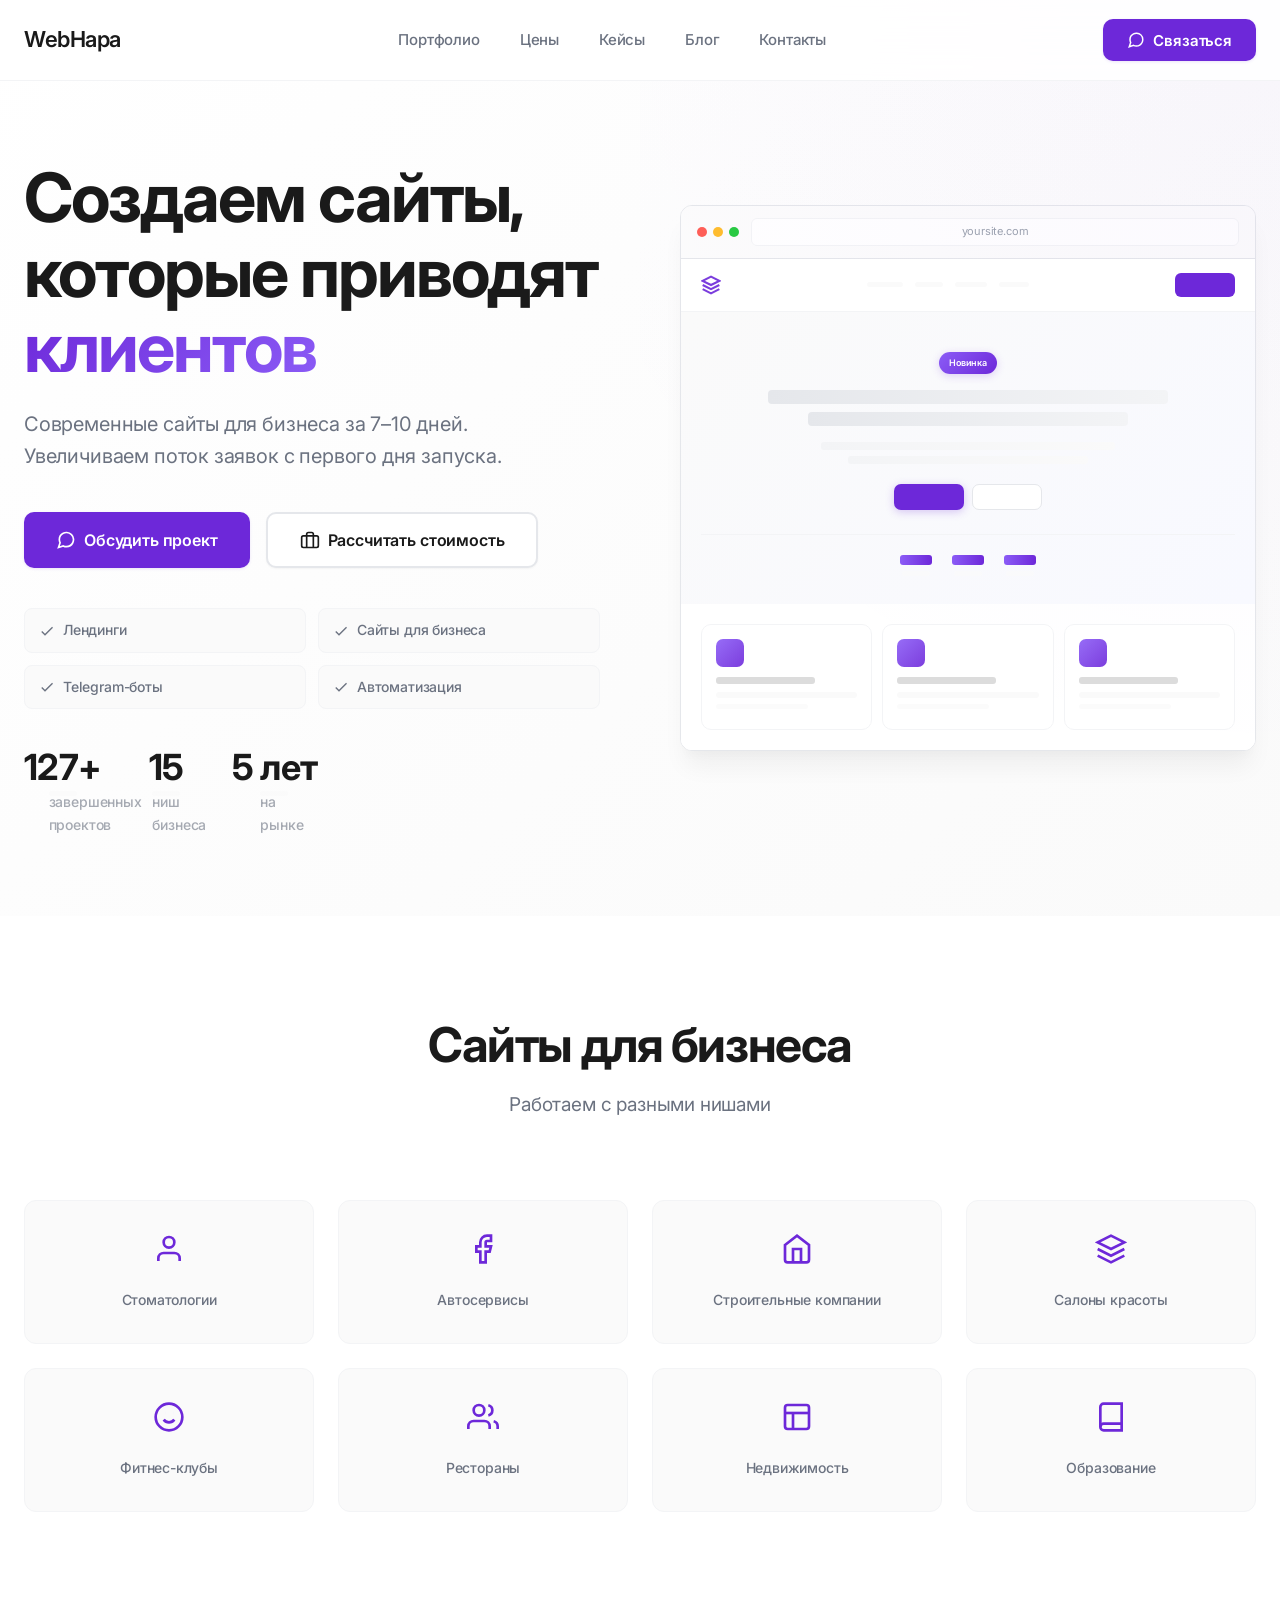
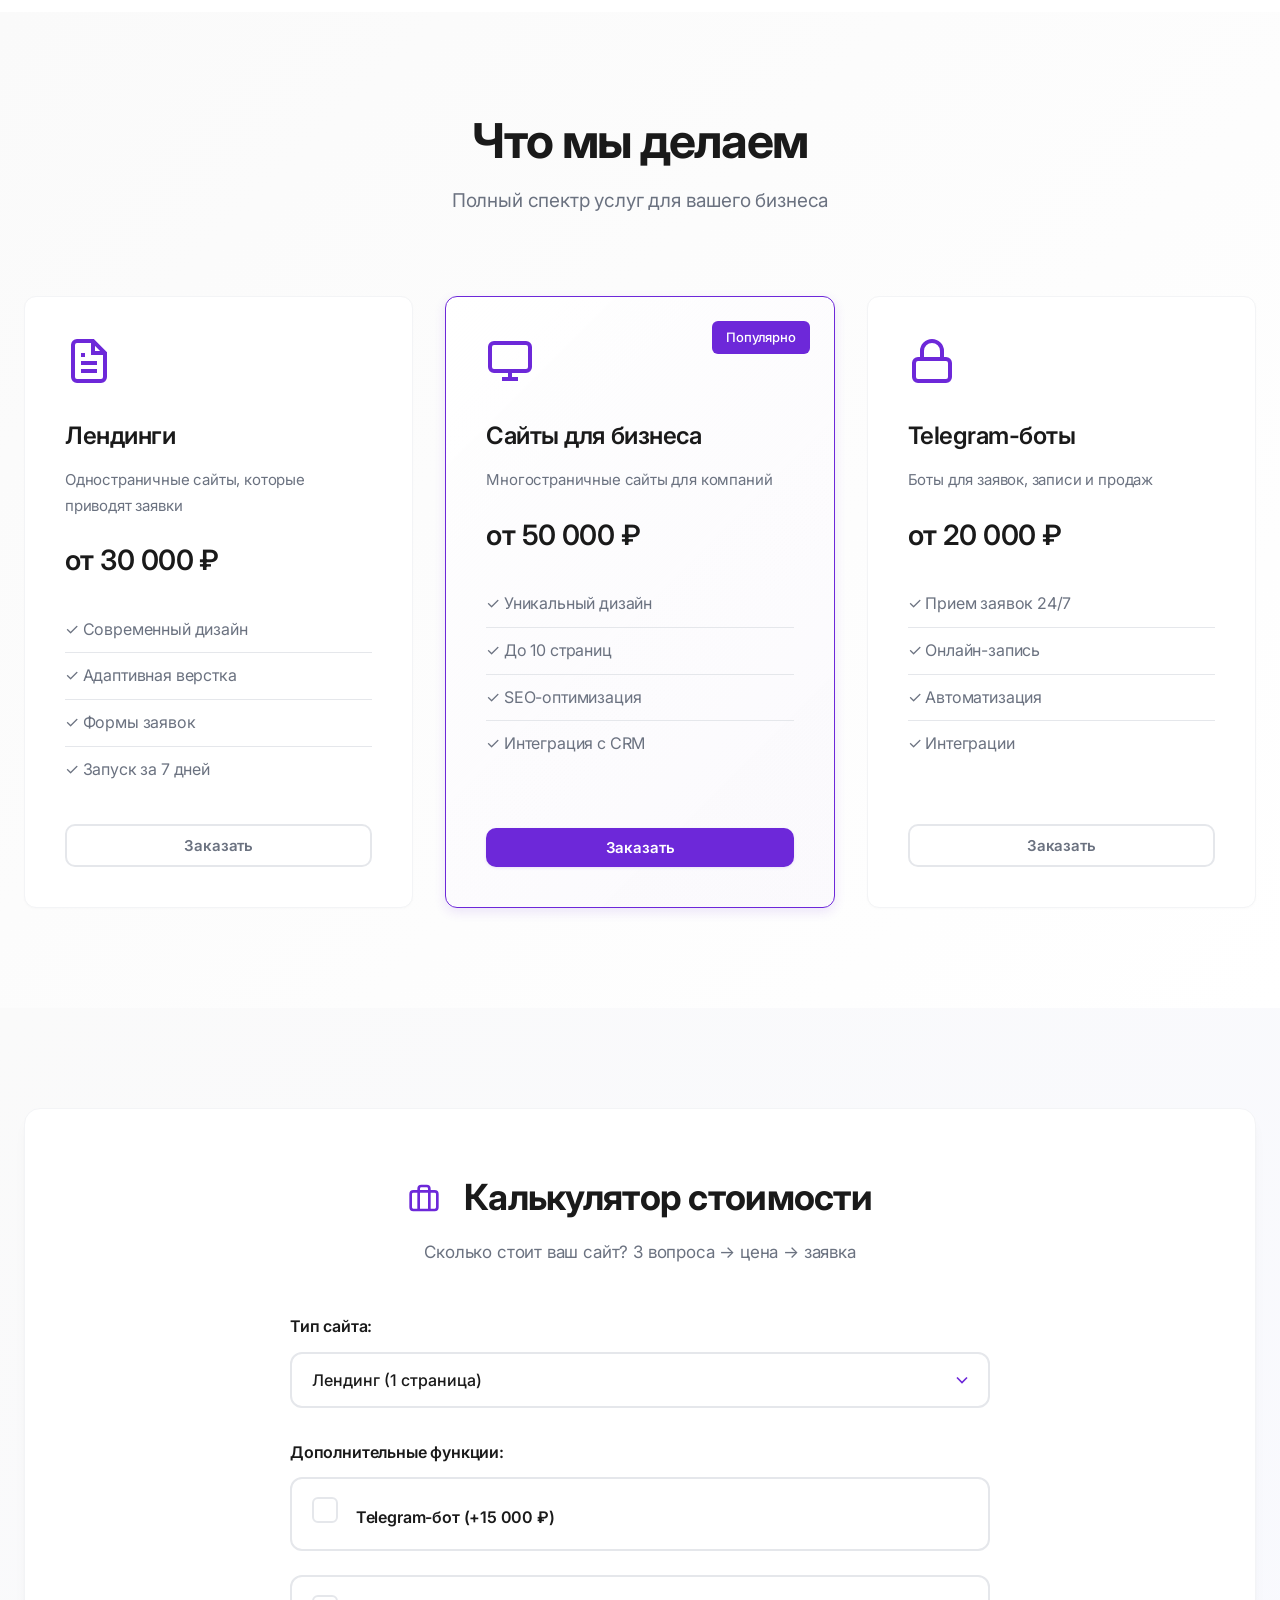
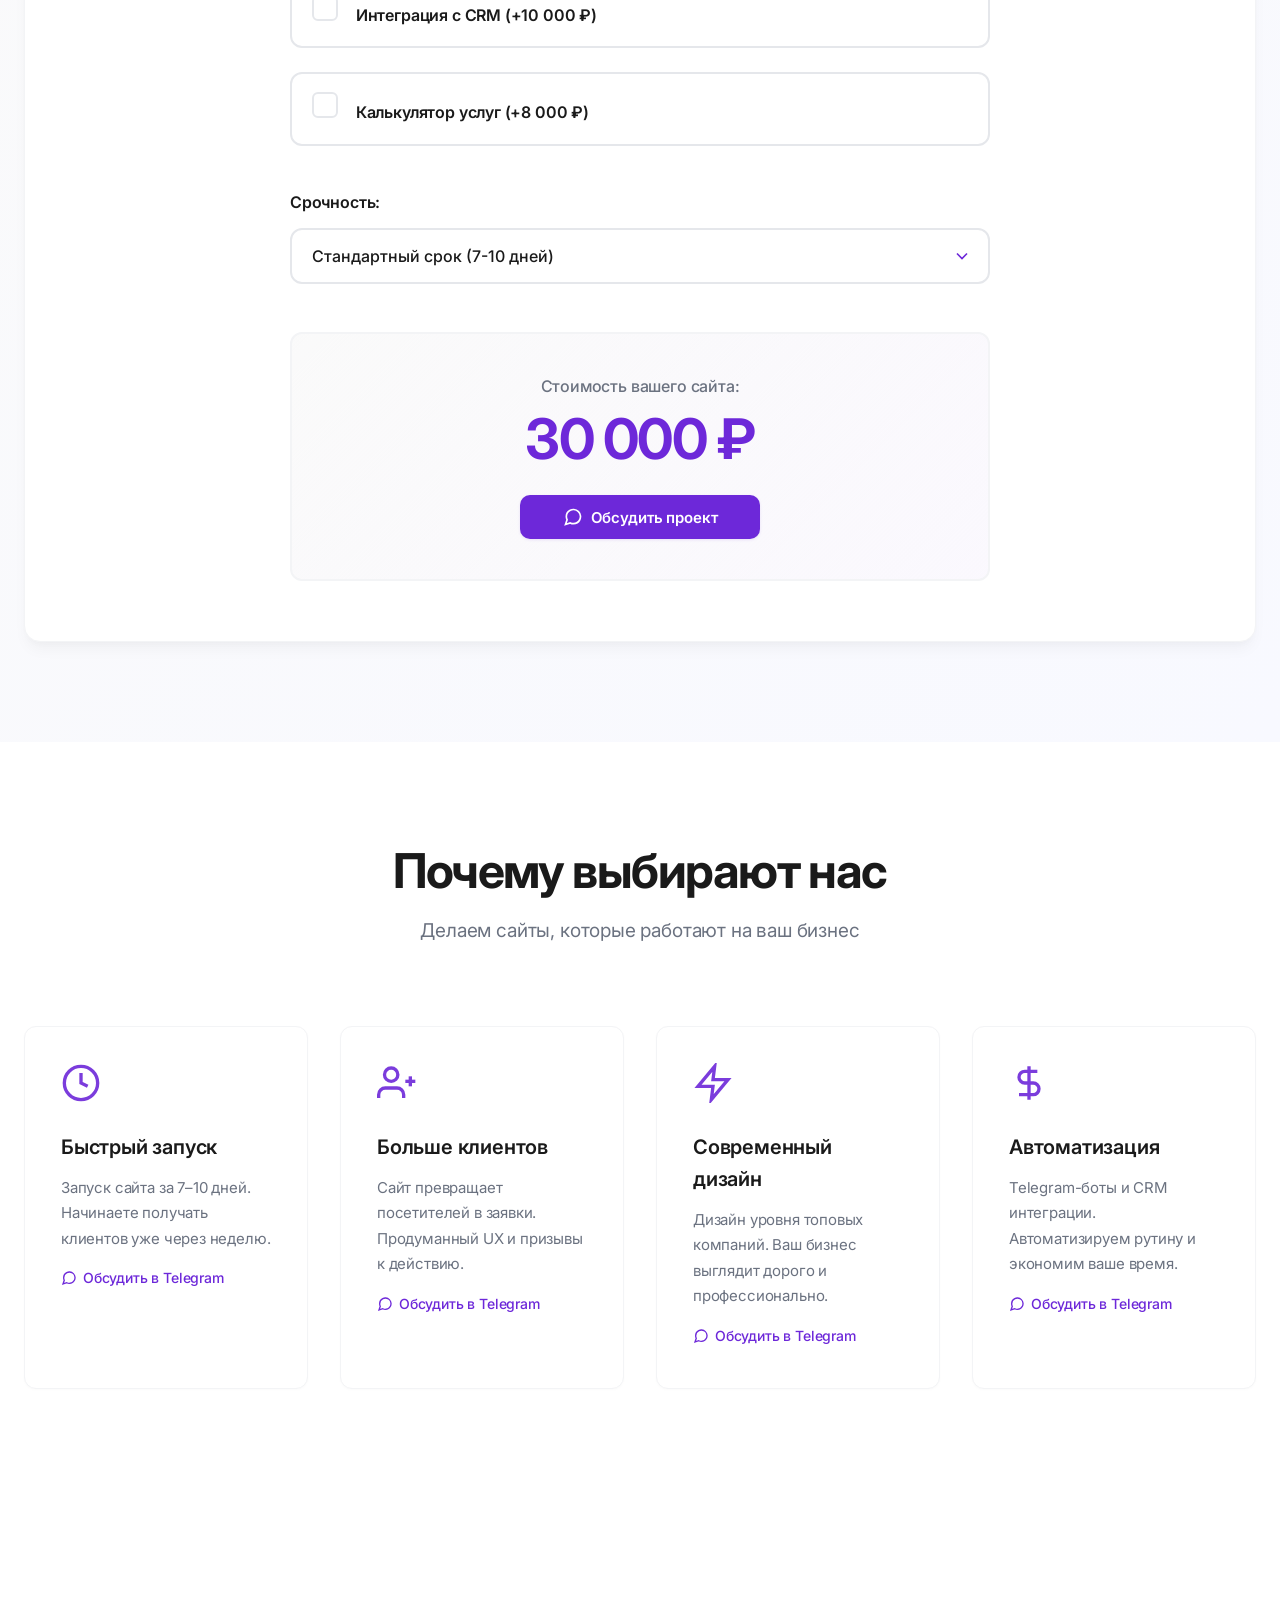
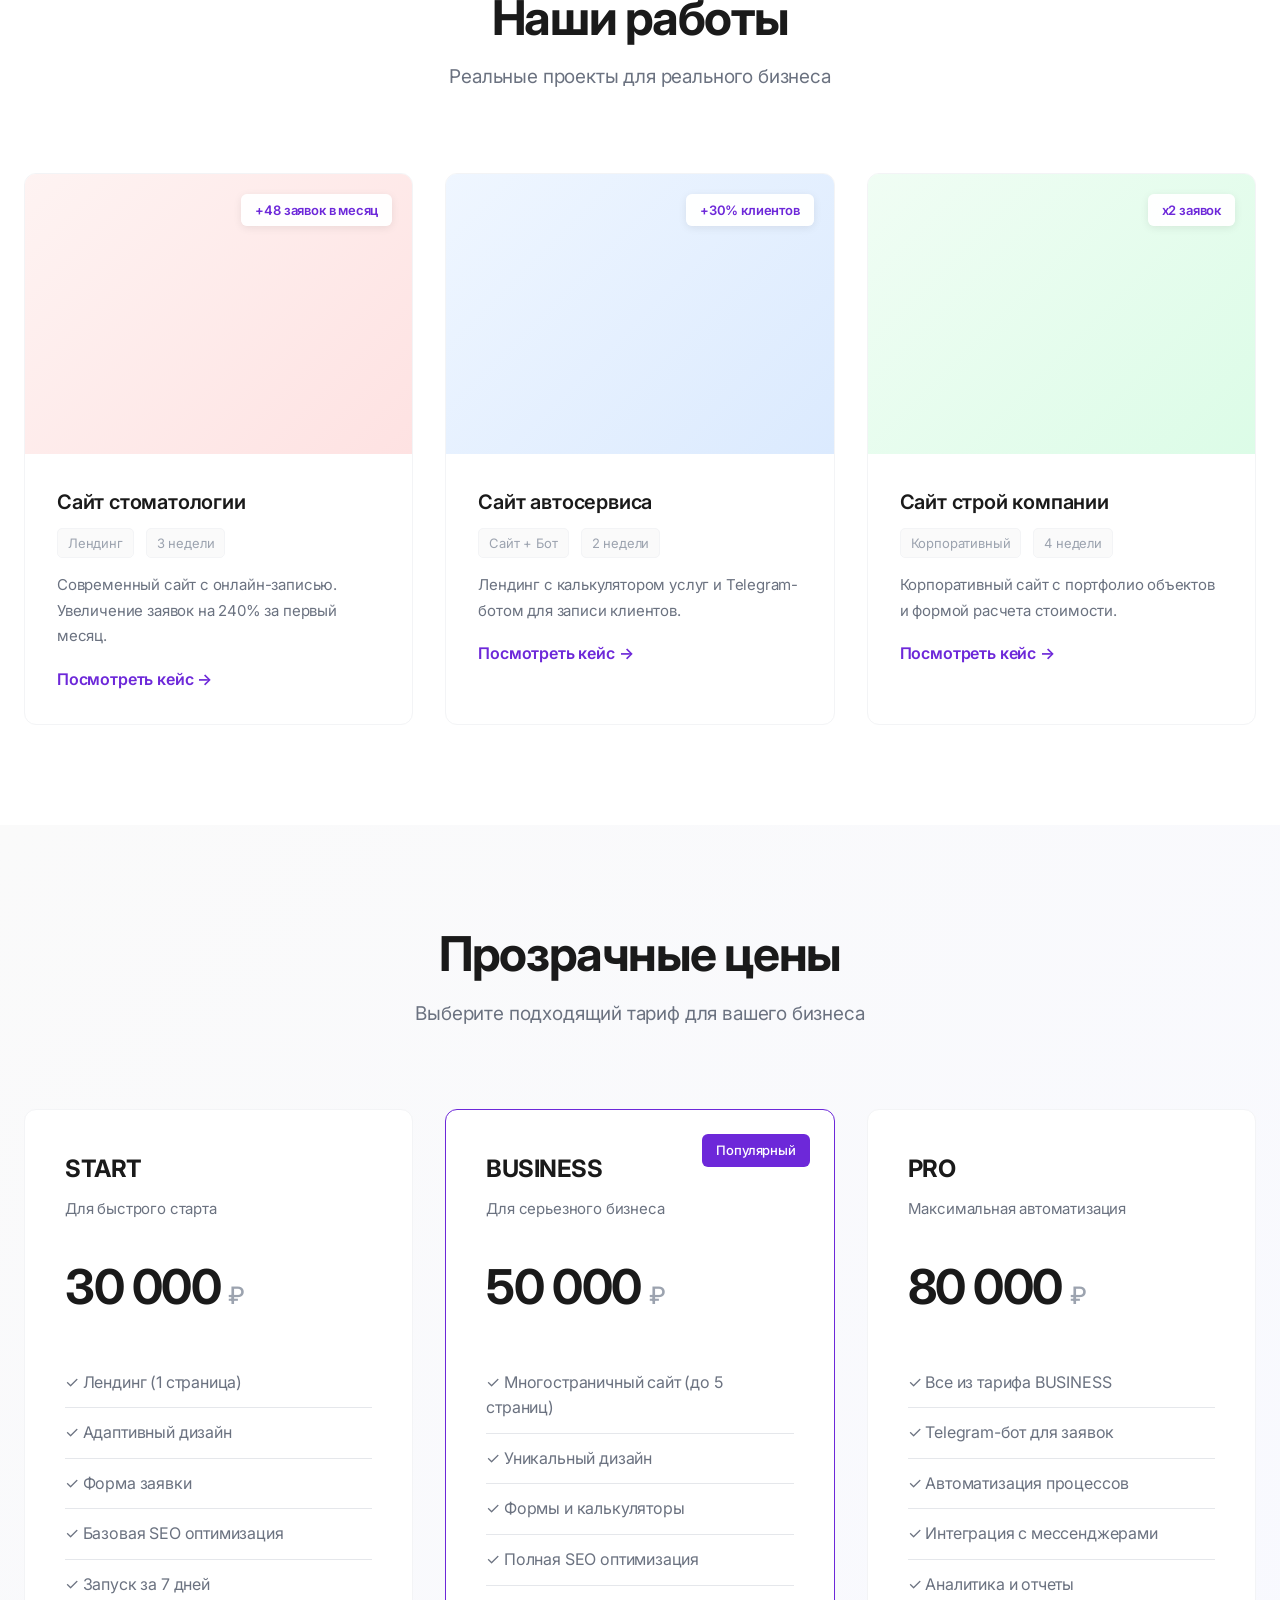
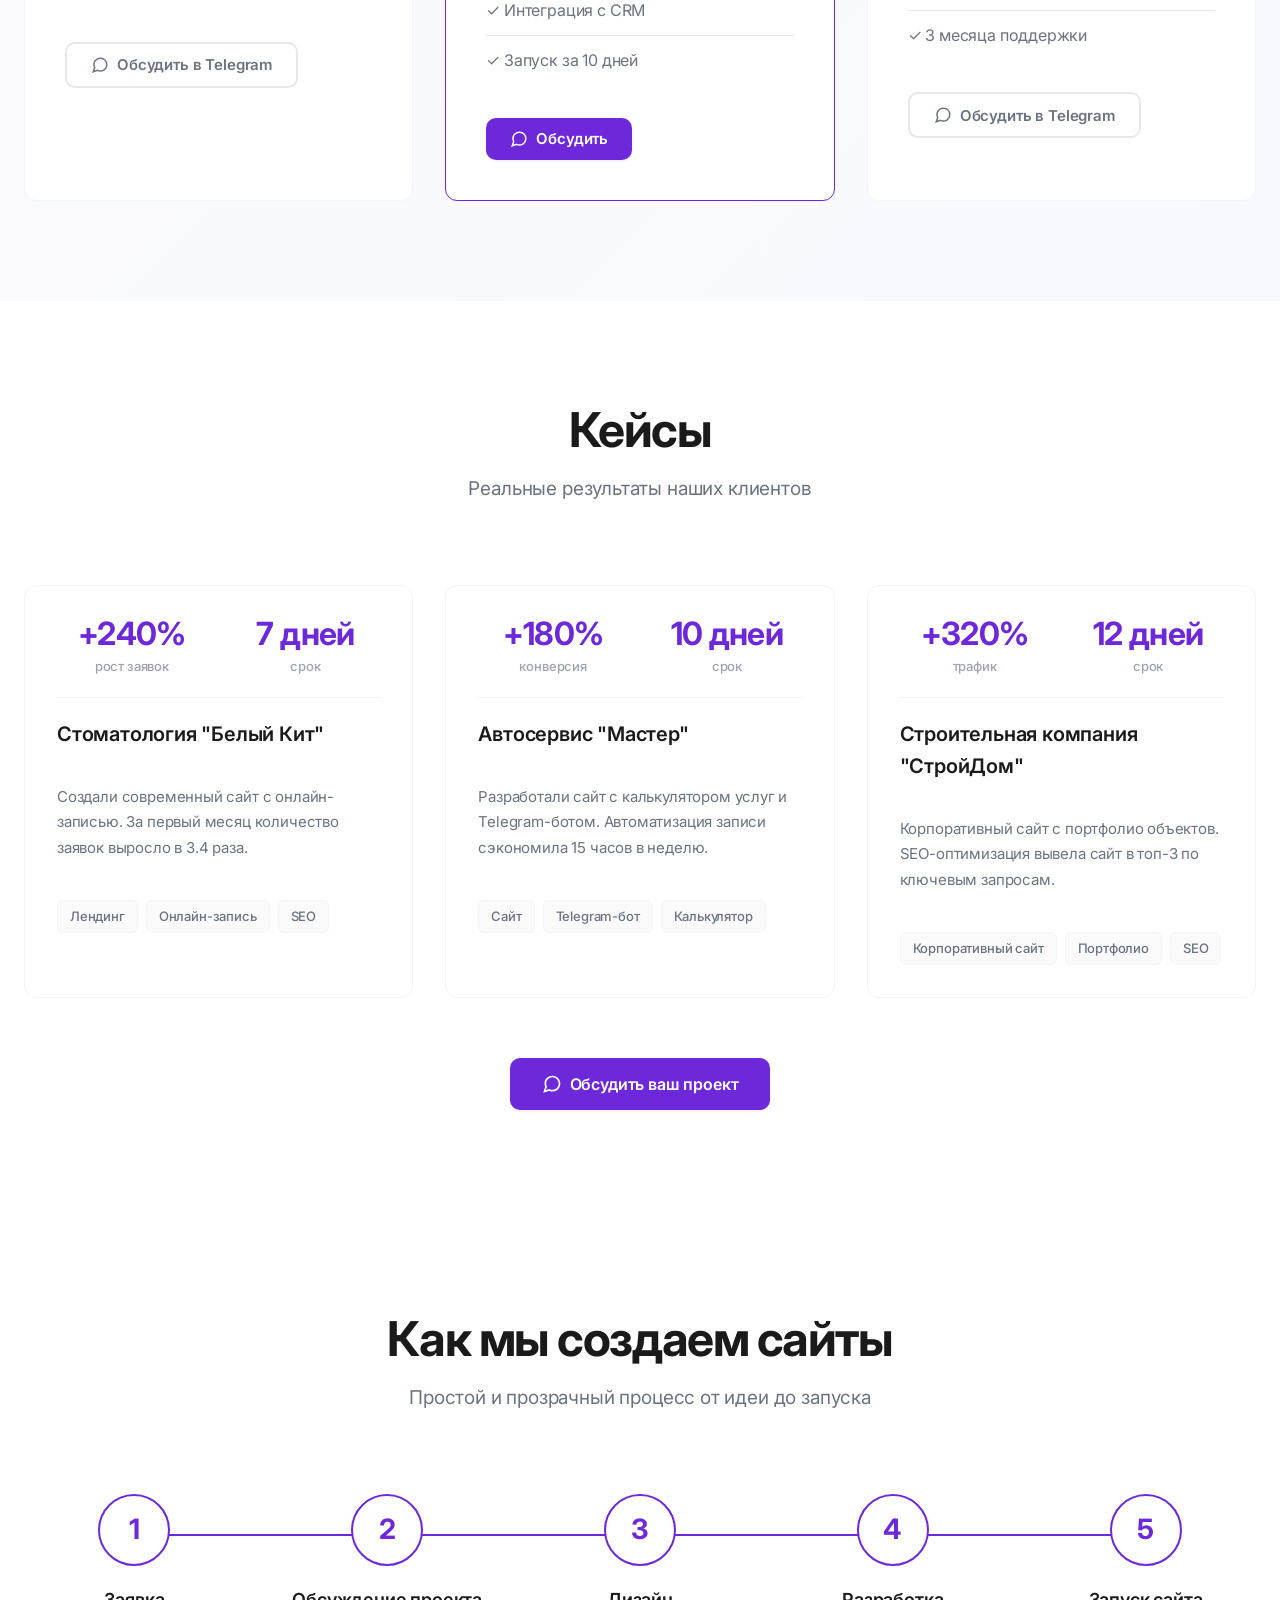
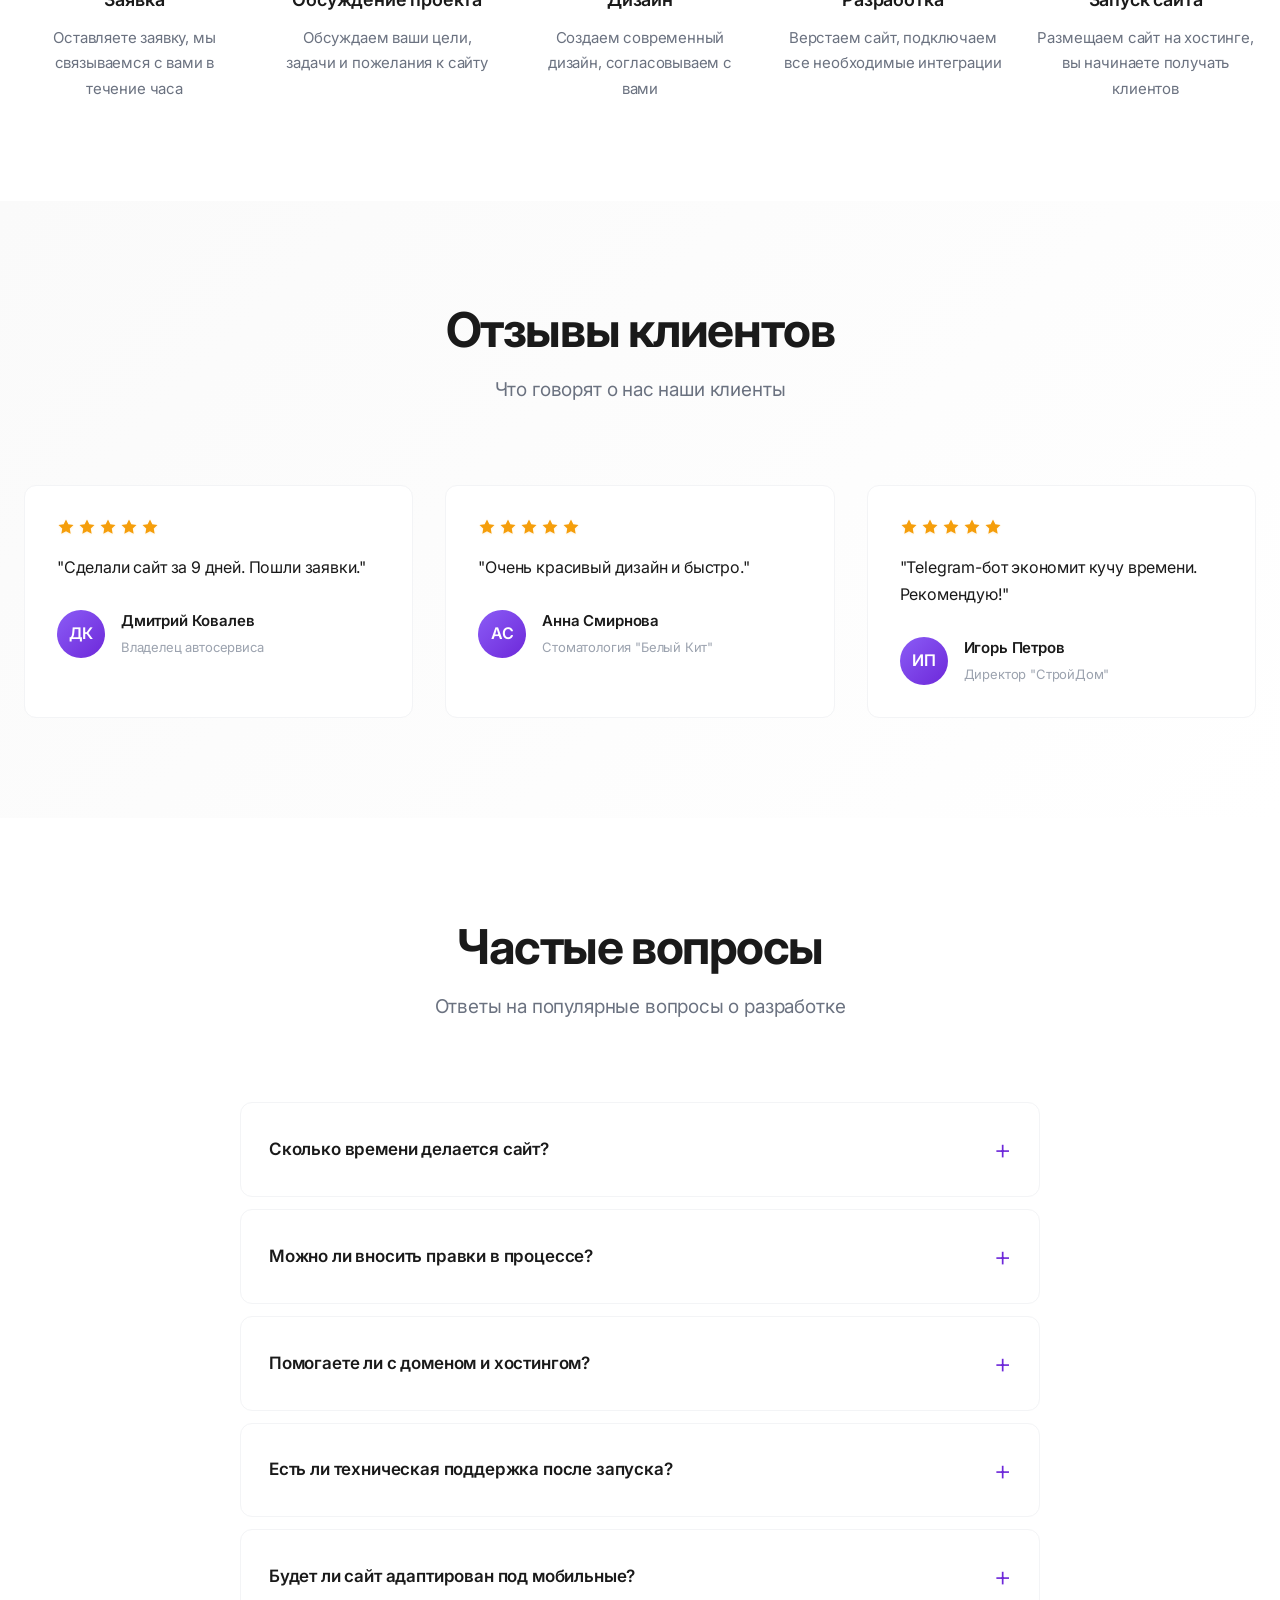
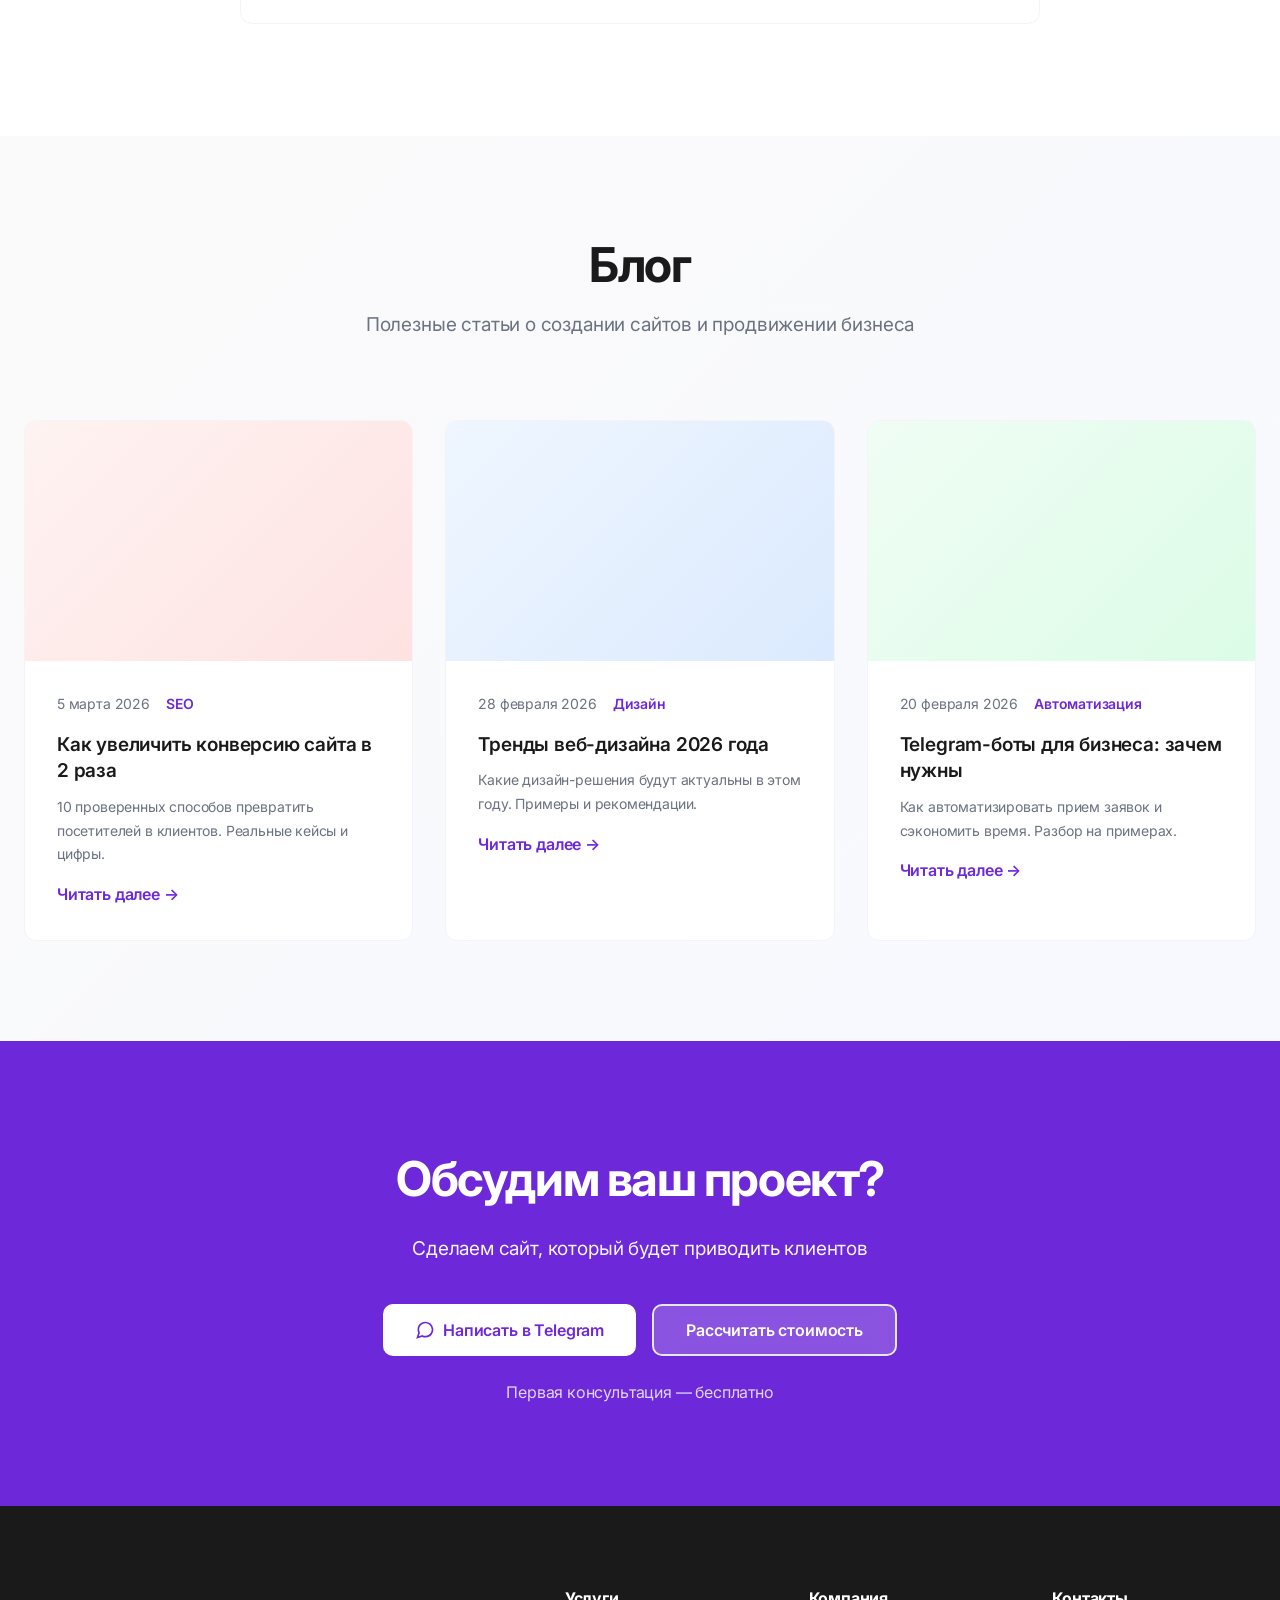
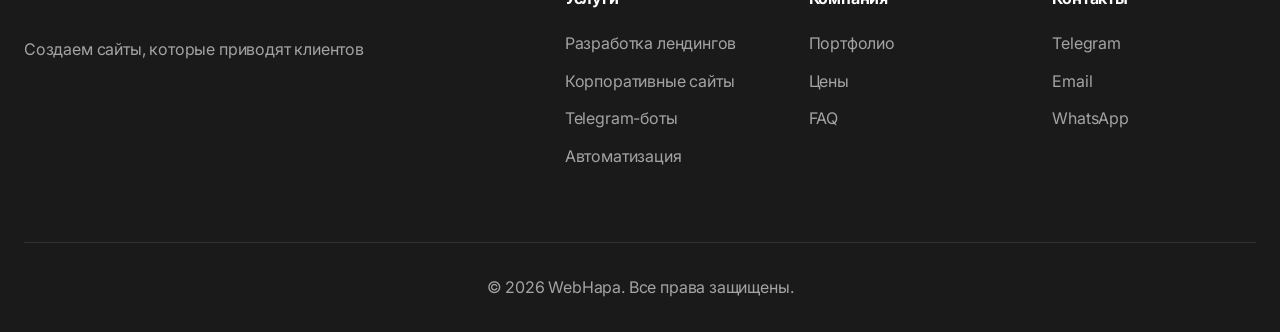
==== commit aa84b6b7: "Add files via upload" ====
--- a/index.html
+++ b/index.html
@@ -97,7 +97,7 @@
                     <div class="hero-stats">
                         <div class="stat">
                             <div class="stat-number">127+</div>
-                            <div class="stat-label">проектов</div>
+                            <div class="stat-label">завершенных проектов</div>
                         </div>
                         <div class="stat">
                             <div class="stat-number">15</div>
@@ -105,7 +105,7 @@
                         </div>
                         <div class="stat">
                             <div class="stat-number">5 лет</div>
-                            <div class="stat-label">опыта</div>
+                            <div class="stat-label">на рынке</div>
                         </div>
                     </div>
                 </div>
--- a/styles.css
+++ b/styles.css
@@ -98,60 +98,83 @@
     align-items: center;
     justify-content: center;
     gap: 8px;
-    padding: 11px 22px;
+    padding: 12px 24px;
     border-radius: 10px;
-    font-weight: 500;
+    font-weight: 600;
     text-decoration: none;
     transition: var(--transition);
     cursor: pointer;
     border: none;
     font-size: 15px;
+    line-height: 1;
+    letter-spacing: -0.01em;
 }
 
 .btn-large {
-    padding: 14px 28px;
+    padding: 16px 32px;
     font-size: 16px;
 }
 
 .btn-primary {
     background: var(--primary);
     color: white;
+    box-shadow: 0 1px 3px rgba(109, 40, 217, 0.12);
 }
 
 .btn-primary:hover {
     background: var(--primary-dark);
-    transform: translateY(-1px);
-    box-shadow: 0 4px 12px rgba(109, 40, 217, 0.2);
+    transform: translateY(-2px);
+    box-shadow: 0 8px 16px rgba(109, 40, 217, 0.24);
+}
+
+.btn-primary:active {
+    transform: translateY(0);
 }
 
 .btn-secondary {
+    background: white;
+    color: var(--text-primary);
+    border: 2px solid var(--border);
+    box-shadow: 0 1px 2px rgba(0, 0, 0, 0.04);
+}
+
+.btn-secondary:hover {
     background: var(--bg-light);
-    color: var(--text-primary);
-    border: 1px solid var(--border);
-}
-
-.btn-secondary:hover {
-    background: white;
-    border-color: var(--text-tertiary);
+    border-color: var(--text-secondary);
+    transform: translateY(-2px);
+    box-shadow: 0 4px 8px rgba(0, 0, 0, 0.08);
 }
 
 .btn-outline {
     background: transparent;
-    border: 1px solid var(--border);
+    border: 2px solid var(--border);
     color: var(--text-secondary);
 }
 
 .btn-outline:hover {
     background: var(--bg-light);
-    border-color: var(--text-secondary);
-    color: var(--text-primary);
+    border-color: var(--primary);
+    color: var(--primary);
+    transform: translateY(-2px);
 }
 
 /* Hero Section */
 .hero {
-    padding: 140px 0 100px;
-    background: var(--bg-white);
+    padding: 160px 0 120px;
+    background: linear-gradient(135deg, #ffffff 0%, #fafafa 100%);
     overflow: hidden;
+    position: relative;
+}
+
+.hero::before {
+    content: '';
+    position: absolute;
+    top: 0;
+    right: 0;
+    width: 50%;
+    height: 100%;
+    background: radial-gradient(circle at top right, rgba(109, 40, 217, 0.03) 0%, transparent 70%);
+    pointer-events: none;
 }
 
 .hero-content {
@@ -162,23 +185,26 @@
 }
 
 .hero-title {
-    font-size: 64px;
+    font-size: 68px;
     font-weight: 700;
-    line-height: 1.15;
+    line-height: 1.1;
     margin-bottom: 24px;
     letter-spacing: -0.03em;
     color: var(--text-primary);
 }
 
 .gradient-text {
-    color: var(--primary);
+    background: linear-gradient(135deg, var(--primary) 0%, var(--primary-light) 100%);
+    -webkit-background-clip: text;
+    -webkit-text-fill-color: transparent;
+    background-clip: text;
 }
 
 .hero-subtitle {
-    font-size: 19px;
+    font-size: 20px;
     color: var(--text-secondary);
     margin-bottom: 40px;
-    line-height: 1.7;
+    line-height: 1.6;
     font-weight: 400;
 }
 
@@ -214,17 +240,18 @@
 }
 
 .stat-number {
-    font-size: 32px;
-    font-weight: 600;
+    font-size: 36px;
+    font-weight: 700;
     color: var(--text-primary);
     letter-spacing: -0.02em;
+    line-height: 1;
+    margin-bottom: 6px;
 }
 
 .stat-label {
     font-size: 14px;
-    color: var(--text-tertiary);
-    margin-top: 4px;
-    font-weight: 400;
+    color: var(--text-secondary);
+    font-weight: 500;
 }
 
 /* Browser Mockup */
@@ -573,8 +600,8 @@
 
 /* Trust Section */
 .trust-section {
-    padding: 80px 0;
-    background: var(--bg-light);
+    padding: 100px 0;
+    background: white;
 }
 
 .trust-grid {
@@ -585,18 +612,18 @@
 
 .trust-item {
     text-align: center;
-    padding: 28px 20px;
+    padding: 32px 24px;
     background: var(--bg-light);
-    border-radius: 10px;
+    border-radius: 12px;
     border: 1px solid var(--border-light);
     transition: var(--transition);
 }
 
 .trust-item:hover {
-    transform: translateY(-2px);
+    transform: translateY(-4px);
     background: white;
-    box-shadow: var(--shadow-sm);
-    border-color: var(--border);
+    box-shadow: 0 8px 16px rgba(0, 0, 0, 0.06);
+    border-color: var(--primary);
 }
 
 .trust-icon {
@@ -613,7 +640,7 @@
 /* Services Section */
 .services-section {
     padding: 100px 0;
-    background: var(--bg-light);
+    background: linear-gradient(135deg, #fafafa 0%, #ffffff 100%);
 }
 
 .services-grid {
@@ -631,17 +658,23 @@
     position: relative;
     display: flex;
     flex-direction: column;
+    box-shadow: 0 1px 3px rgba(0, 0, 0, 0.02);
 }
 
 .service-card:hover {
-    transform: translateY(-4px);
-    box-shadow: var(--shadow-md);
-    border-color: var(--border);
+    transform: translateY(-6px);
+    box-shadow: 0 12px 24px rgba(0, 0, 0, 0.08);
+    border-color: var(--primary);
 }
 
 .service-card.featured {
     border-color: var(--primary);
-    box-shadow: var(--shadow-sm);
+    box-shadow: 0 4px 12px rgba(109, 40, 217, 0.12);
+    background: linear-gradient(135deg, white 0%, rgba(109, 40, 217, 0.02) 100%);
+}
+
+.service-card.featured:hover {
+    box-shadow: 0 16px 32px rgba(109, 40, 217, 0.16);
 }
 
 .service-badge {
@@ -711,17 +744,19 @@
 }
 
 .section-title {
-    font-size: 42px;
+    font-size: 48px;
     font-weight: 700;
     margin-bottom: 16px;
     letter-spacing: -0.03em;
     color: var(--text-primary);
+    line-height: 1.2;
 }
 
 .section-subtitle {
-    font-size: 18px;
+    font-size: 19px;
     color: var(--text-secondary);
     font-weight: 400;
+    line-height: 1.6;
 }
 
 .benefits-grid {
@@ -732,16 +767,17 @@
 
 .benefit-card {
     background: var(--bg-white);
-    padding: 32px;
+    padding: 36px;
     border-radius: var(--radius);
     border: 1px solid var(--border-light);
     transition: var(--transition);
+    box-shadow: 0 1px 3px rgba(0, 0, 0, 0.02);
 }
 
 .benefit-card:hover {
-    transform: translateY(-4px);
-    box-shadow: var(--shadow-md);
-    border-color: var(--border);
+    transform: translateY(-6px);
+    box-shadow: 0 12px 24px rgba(0, 0, 0, 0.08);
+    border-color: var(--primary);
 }
 
 .benefit-icon {
@@ -766,7 +802,7 @@
 /* Works Section */
 .works {
     padding: 100px 0;
-    background: var(--bg-gray);
+    background: white;
 }
 
 .works-grid {
@@ -876,7 +912,7 @@
 /* Pricing Section */
 .pricing {
     padding: 100px 0;
-    background: var(--bg-white);
+    background: linear-gradient(135deg, #fafafa 0%, #f8f9ff 100%);
 }
 
 .pricing-grid {
@@ -1038,7 +1074,7 @@
 /* Testimonials Section */
 .testimonials {
     padding: 100px 0;
-    background: var(--bg-gray);
+    background: linear-gradient(135deg, #fafafa 0%, #ffffff 100%);
 }
 
 .testimonials-grid {
@@ -1112,7 +1148,7 @@
 /* FAQ Section */
 .faq {
     padding: 100px 0;
-    background: var(--bg-gray);
+    background: white;
 }
 
 .faq-list {
@@ -1520,15 +1556,16 @@
 
 /* Calculator Section */
 .calculator-section {
-    padding: 80px 0;
-    background: var(--bg-white);
+    padding: 100px 0;
+    background: linear-gradient(135deg, #fafafa 0%, #f8f9ff 100%);
 }
 
 .calculator-card {
-    background: var(--bg-light);
+    background: white;
     border-radius: var(--radius-lg);
     padding: 60px;
     border: 1px solid var(--border-light);
+    box-shadow: var(--shadow-lg);
 }
 
 .calculator-header {
@@ -1542,6 +1579,14 @@
     margin-bottom: 12px;
     letter-spacing: -0.02em;
     color: var(--text-primary);
+    display: flex;
+    align-items: center;
+    justify-content: center;
+    gap: 12px;
+}
+
+.calculator-title svg {
+    color: var(--primary);
 }
 
 .calculator-subtitle {
@@ -1551,7 +1596,7 @@
 }
 
 .calculator-content {
-    max-width: 600px;
+    max-width: 700px;
     margin: 0 auto;
 }
 
@@ -1563,12 +1608,14 @@
     display: block;
     font-weight: 600;
     margin-bottom: 12px;
-    font-size: 18px;
-}
-
+    font-size: 16px;
+    color: var(--text-primary);
+}
+
+/* Custom Select */
 .calculator-question select {
     width: 100%;
-    padding: 16px;
+    padding: 16px 20px;
     border: 2px solid var(--border);
     border-radius: 12px;
     font-size: 16px;
@@ -1576,14 +1623,27 @@
     cursor: pointer;
     transition: var(--transition);
     font-family: inherit;
+    color: var(--text-primary);
+    font-weight: 500;
+    appearance: none;
+    background-image: url("data:image/svg+xml,%3Csvg width='20' height='20' viewBox='0 0 24 24' fill='none' stroke='%236d28d9' stroke-width='2' xmlns='http://www.w3.org/2000/svg'%3E%3Cpolyline points='6 9 12 15 18 9'%3E%3C/polyline%3E%3C/svg%3E");
+    background-repeat: no-repeat;
+    background-position: right 16px center;
+    padding-right: 48px;
+}
+
+.calculator-question select:hover {
+    border-color: var(--primary);
+    background-color: var(--bg-light);
 }
 
 .calculator-question select:focus {
     outline: none;
     border-color: var(--primary);
-    box-shadow: 0 0 0 3px rgba(99, 102, 241, 0.1);
-}
-
+    box-shadow: 0 0 0 4px rgba(109, 40, 217, 0.1);
+}
+
+/* Custom Checkbox */
 .checkbox-group {
     display: flex;
     flex-direction: column;
@@ -1593,46 +1653,89 @@
 .checkbox-label {
     display: flex;
     align-items: center;
-    padding: 16px;
+    padding: 18px 20px;
     border: 2px solid var(--border);
     border-radius: 12px;
     cursor: pointer;
     transition: var(--transition);
+    background: white;
+    position: relative;
+    font-weight: 500;
+    color: var(--text-primary);
 }
 
 .checkbox-label:hover {
     border-color: var(--primary);
-    background: var(--bg-gray);
-}
-
-.checkbox-label input {
-    margin-right: 12px;
-    width: 20px;
-    height: 20px;
+    background: var(--bg-light);
+    transform: translateX(4px);
+}
+
+.checkbox-label input[type="checkbox"] {
+    position: absolute;
+    opacity: 0;
     cursor: pointer;
+    width: 0;
+    height: 0;
+}
+
+.checkbox-label::before {
+    content: '';
+    display: inline-block;
+    width: 22px;
+    height: 22px;
+    border: 2px solid var(--border);
+    border-radius: 6px;
+    margin-right: 14px;
+    transition: var(--transition);
+    background: white;
+    flex-shrink: 0;
+}
+
+.checkbox-label:hover::before {
+    border-color: var(--primary);
+}
+
+.checkbox-label input[type="checkbox"]:checked + .checkbox-label::before,
+.checkbox-label:has(input[type="checkbox"]:checked)::before {
+    background: var(--primary);
+    border-color: var(--primary);
+    background-image: url("data:image/svg+xml,%3Csvg width='14' height='14' viewBox='0 0 24 24' fill='none' stroke='white' stroke-width='3' xmlns='http://www.w3.org/2000/svg'%3E%3Cpolyline points='20 6 9 17 4 12'%3E%3C/polyline%3E%3C/svg%3E");
+    background-repeat: no-repeat;
+    background-position: center;
+}
+
+.checkbox-label:has(input[type="checkbox"]:checked) {
+    border-color: var(--primary);
+    background: rgba(109, 40, 217, 0.04);
 }
 
 .calculator-result {
     margin-top: 48px;
     padding: 40px;
-    background: white;
+    background: linear-gradient(135deg, var(--bg-light) 0%, rgba(109, 40, 217, 0.03) 100%);
     border-radius: var(--radius);
     text-align: center;
-    border: 1px solid var(--border-light);
+    border: 2px solid var(--border-light);
 }
 
 .result-label {
-    font-size: 18px;
+    font-size: 16px;
     color: var(--text-secondary);
     margin-bottom: 12px;
+    font-weight: 500;
 }
 
 .result-price {
-    font-size: 48px;
+    font-size: 56px;
     font-weight: 700;
-    color: var(--text-primary);
-    margin-bottom: 24px;
+    color: var(--primary);
+    margin-bottom: 28px;
     letter-spacing: -0.03em;
+    line-height: 1;
+}
+
+.calculator-result .btn {
+    min-width: 240px;
 }
 
 /* Benefit Link */
@@ -1656,7 +1759,7 @@
 /* Cases Section */
 .cases {
     padding: 100px 0;
-    background: var(--bg-light);
+    background: white;
 }
 
 .cases-grid {
@@ -1748,7 +1851,7 @@
 /* Blog Section */
 .blog {
     padding: 100px 0;
-    background: var(--bg-light);
+    background: linear-gradient(135deg, #fafafa 0%, #f8f9ff 100%);
 }
 
 .blog-grid {
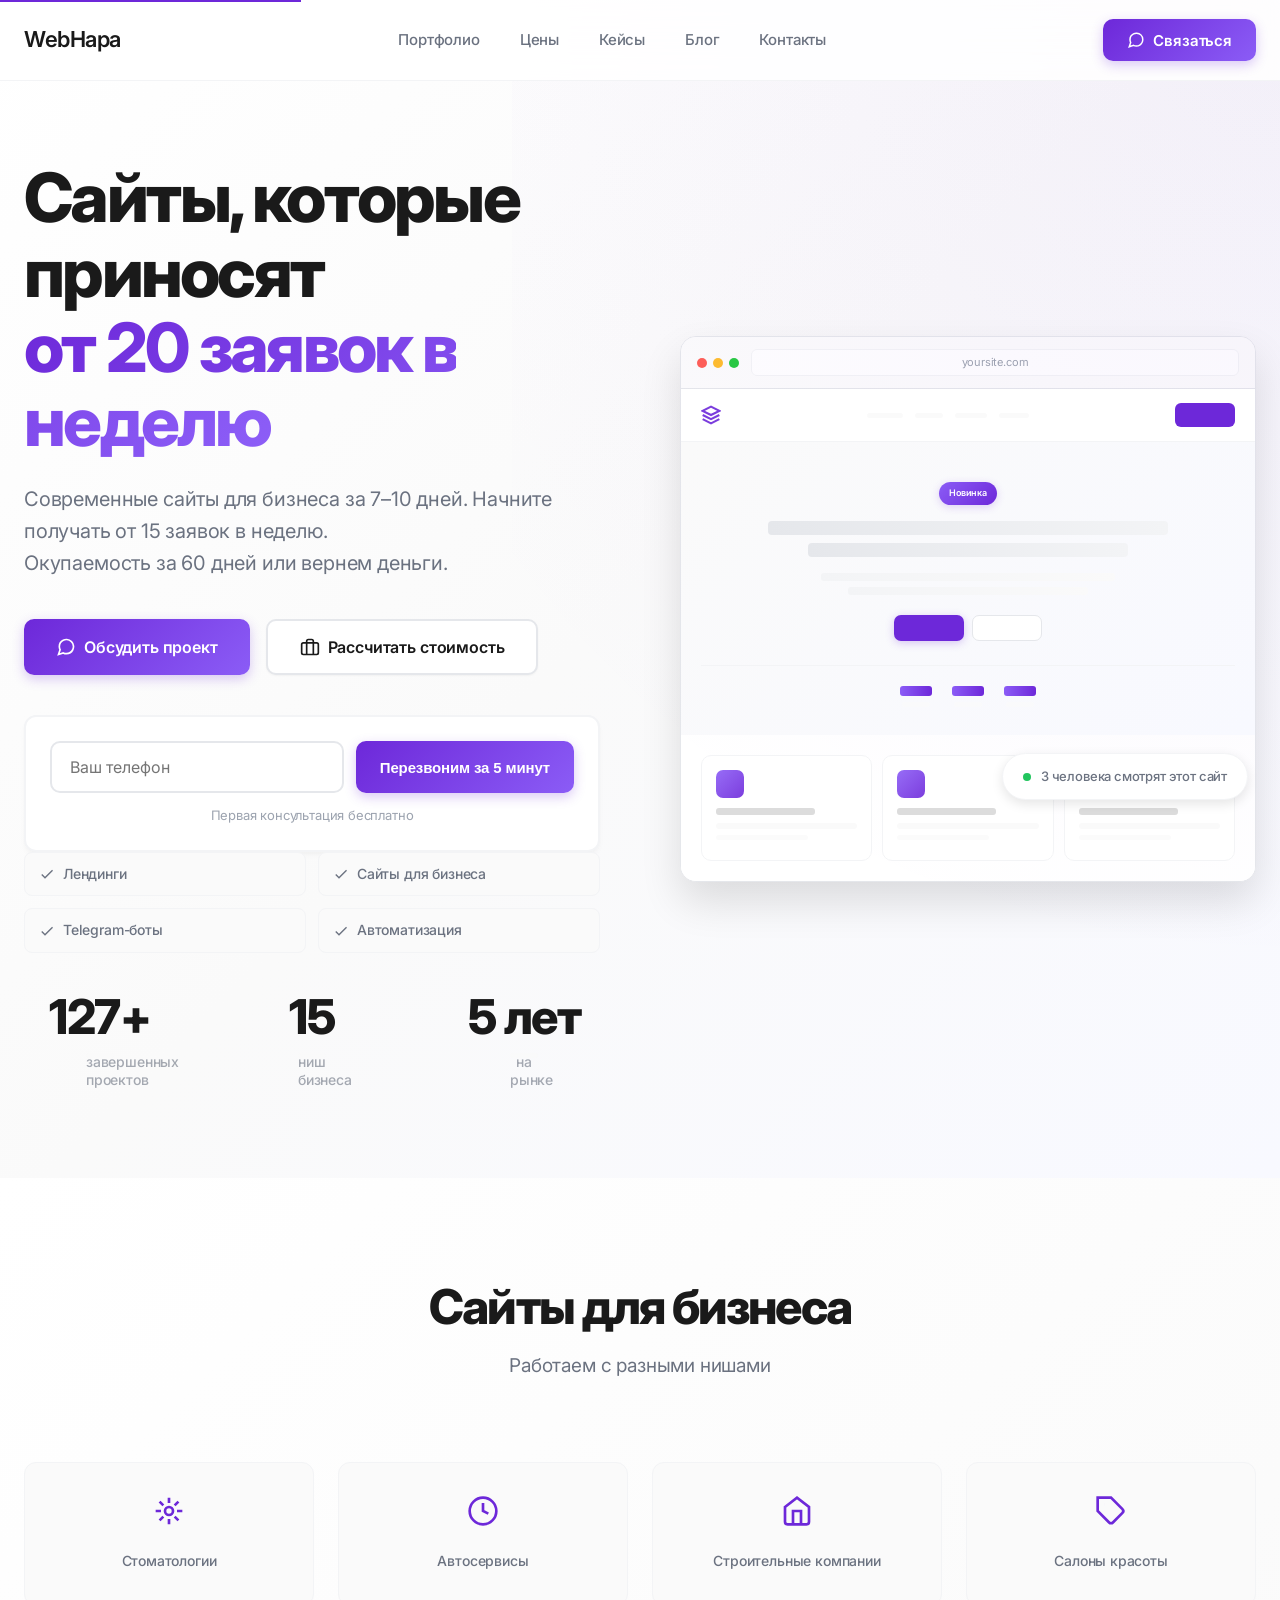
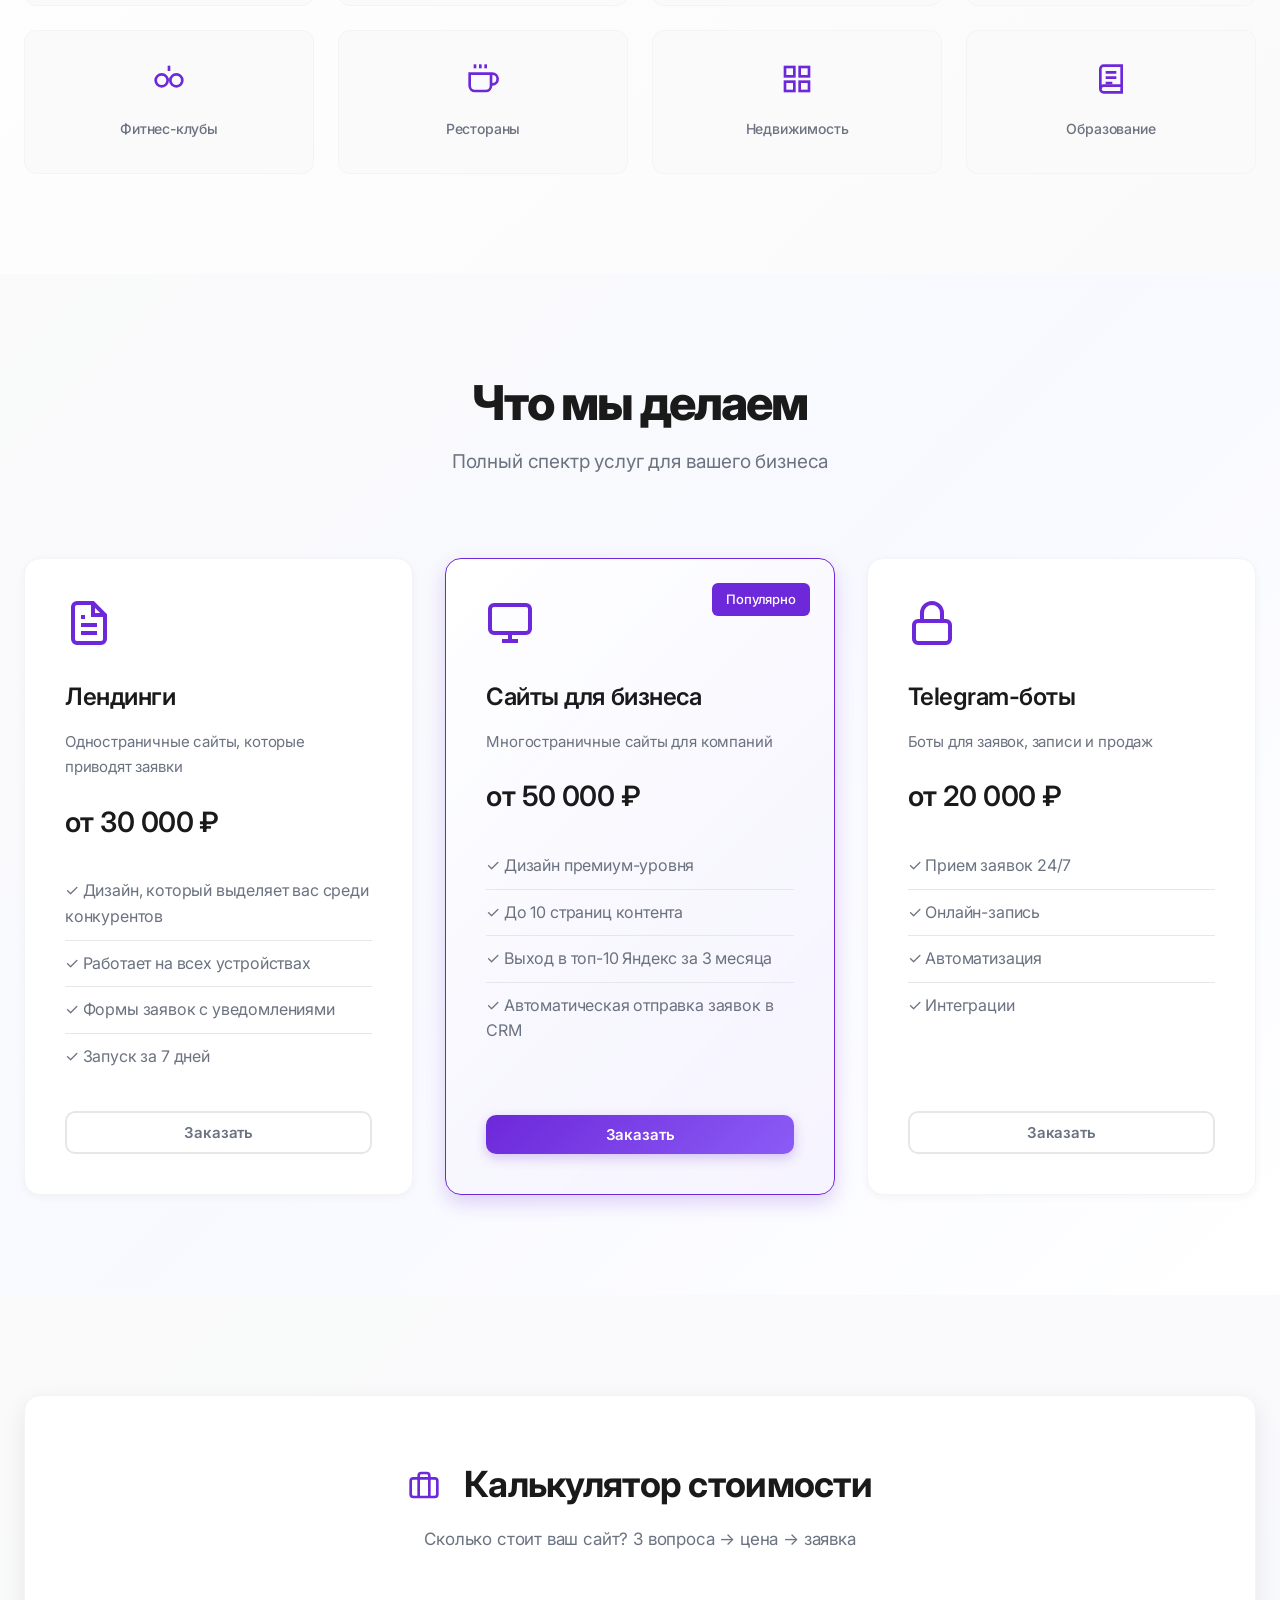
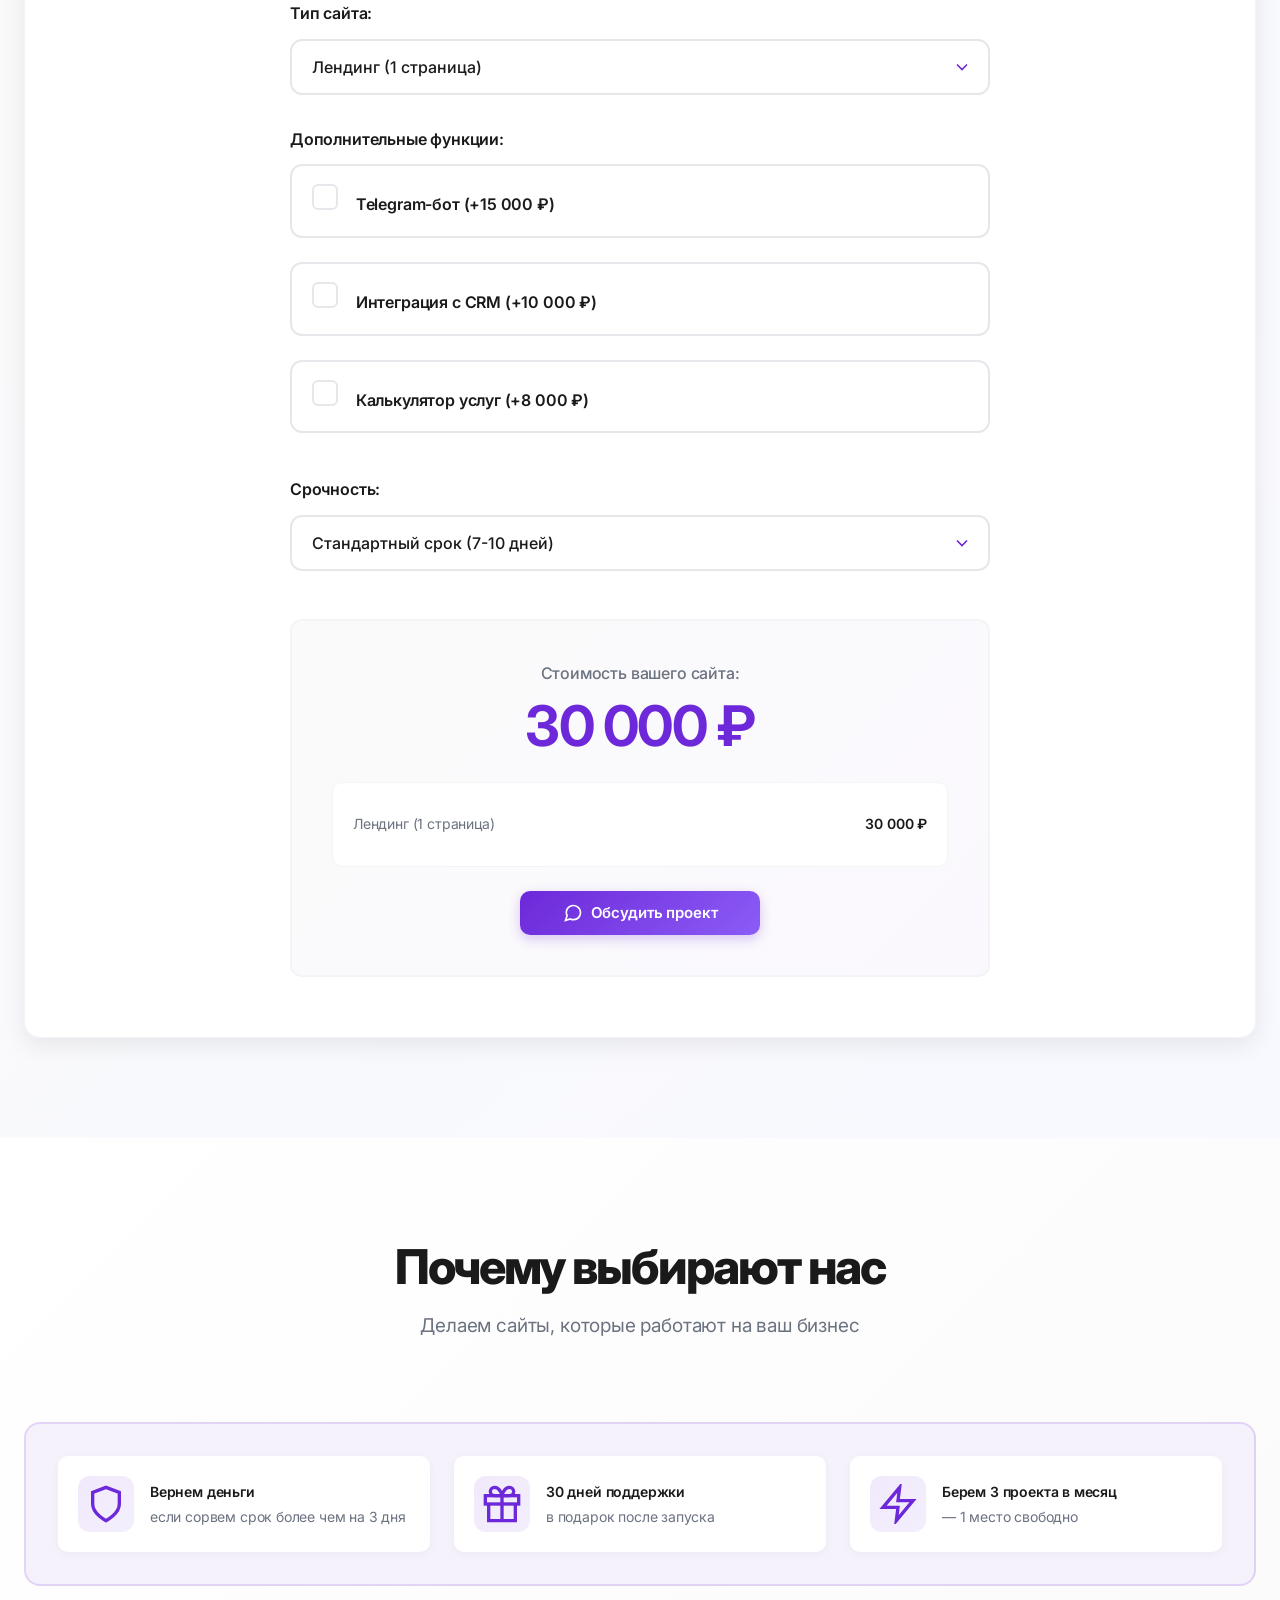
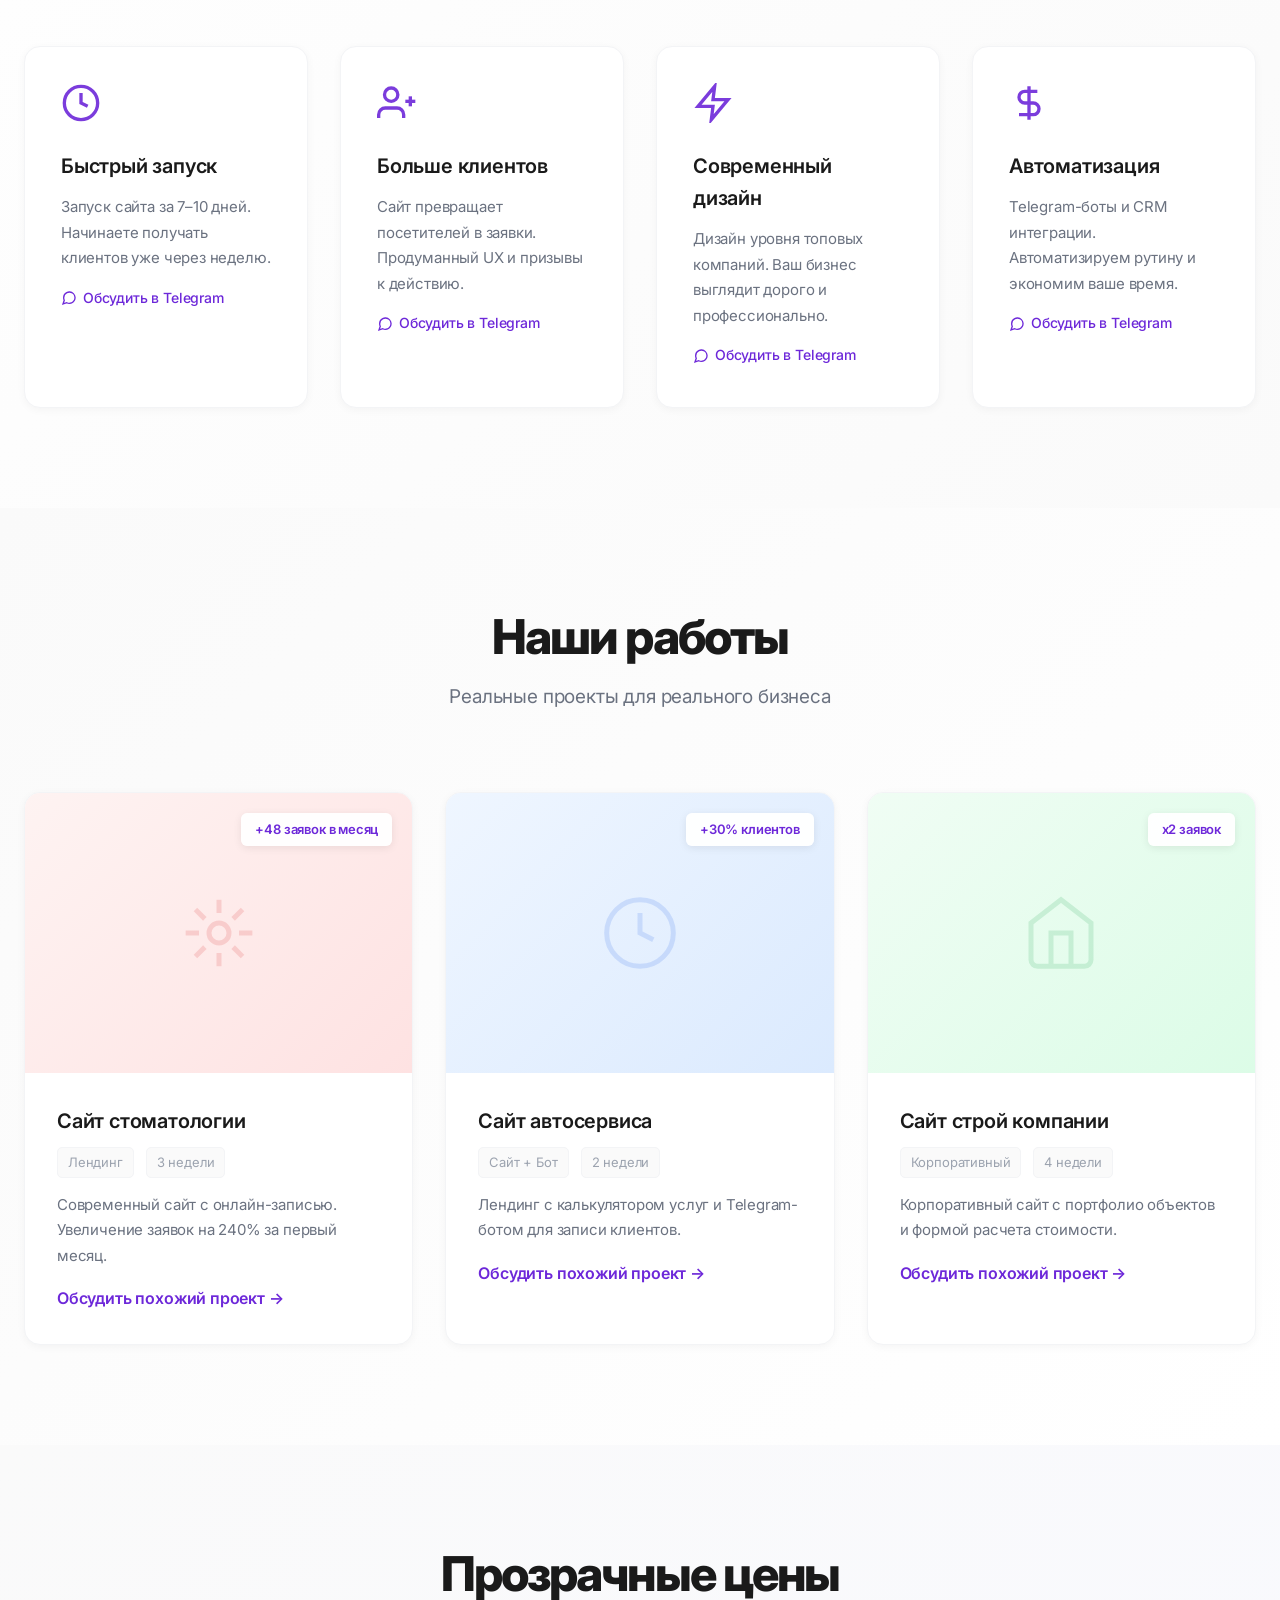
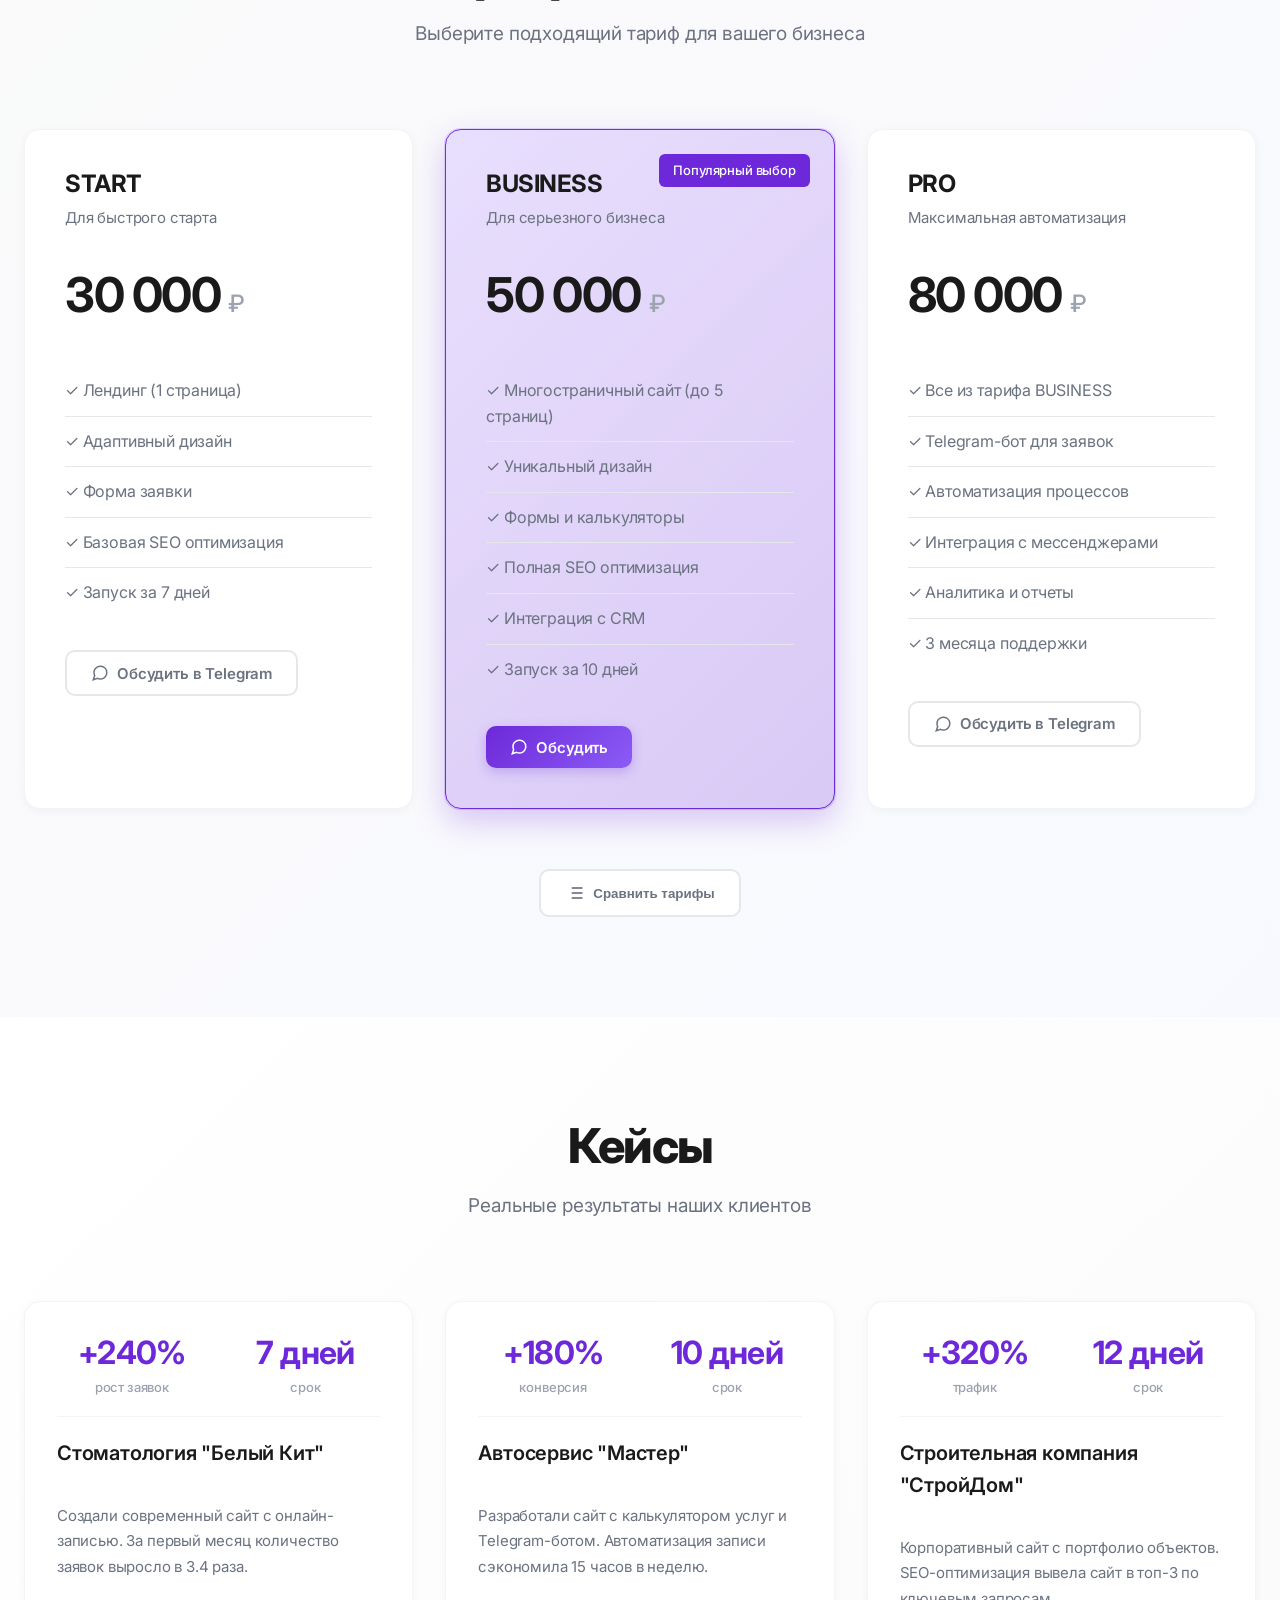
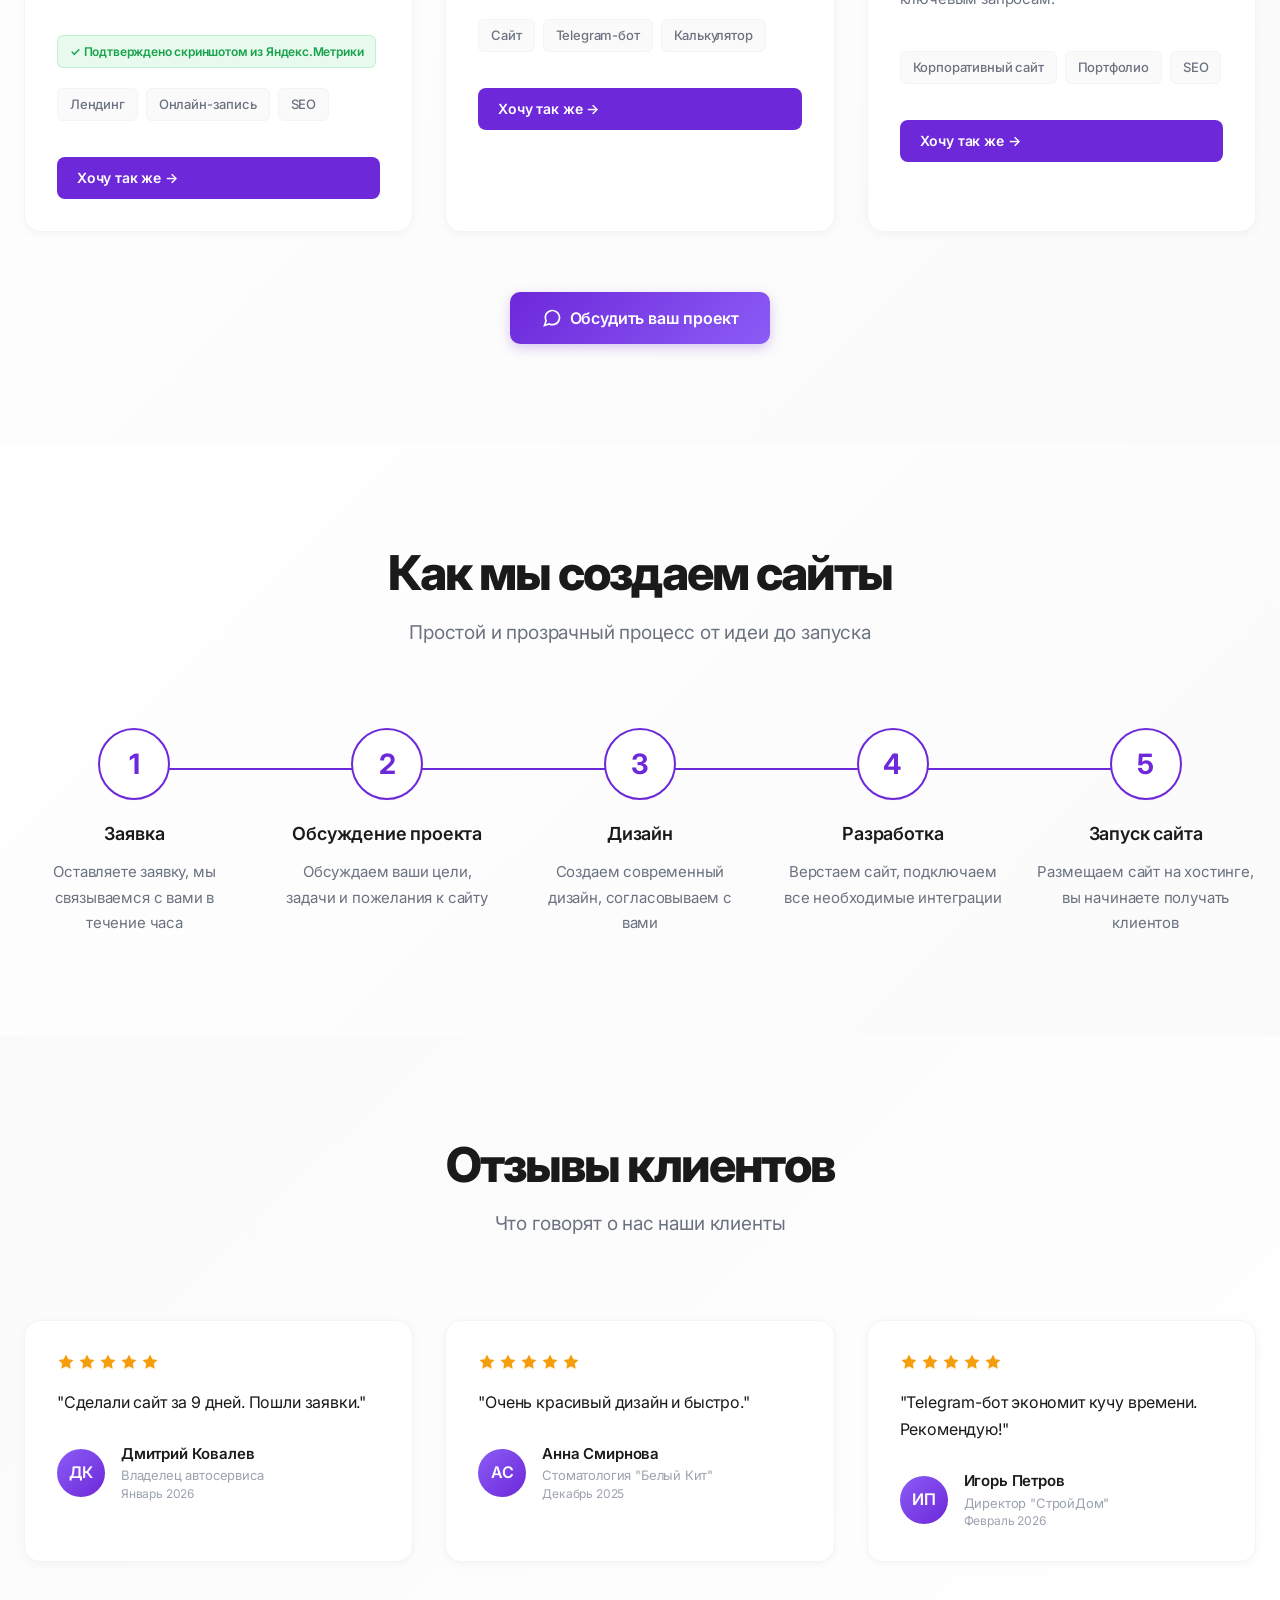
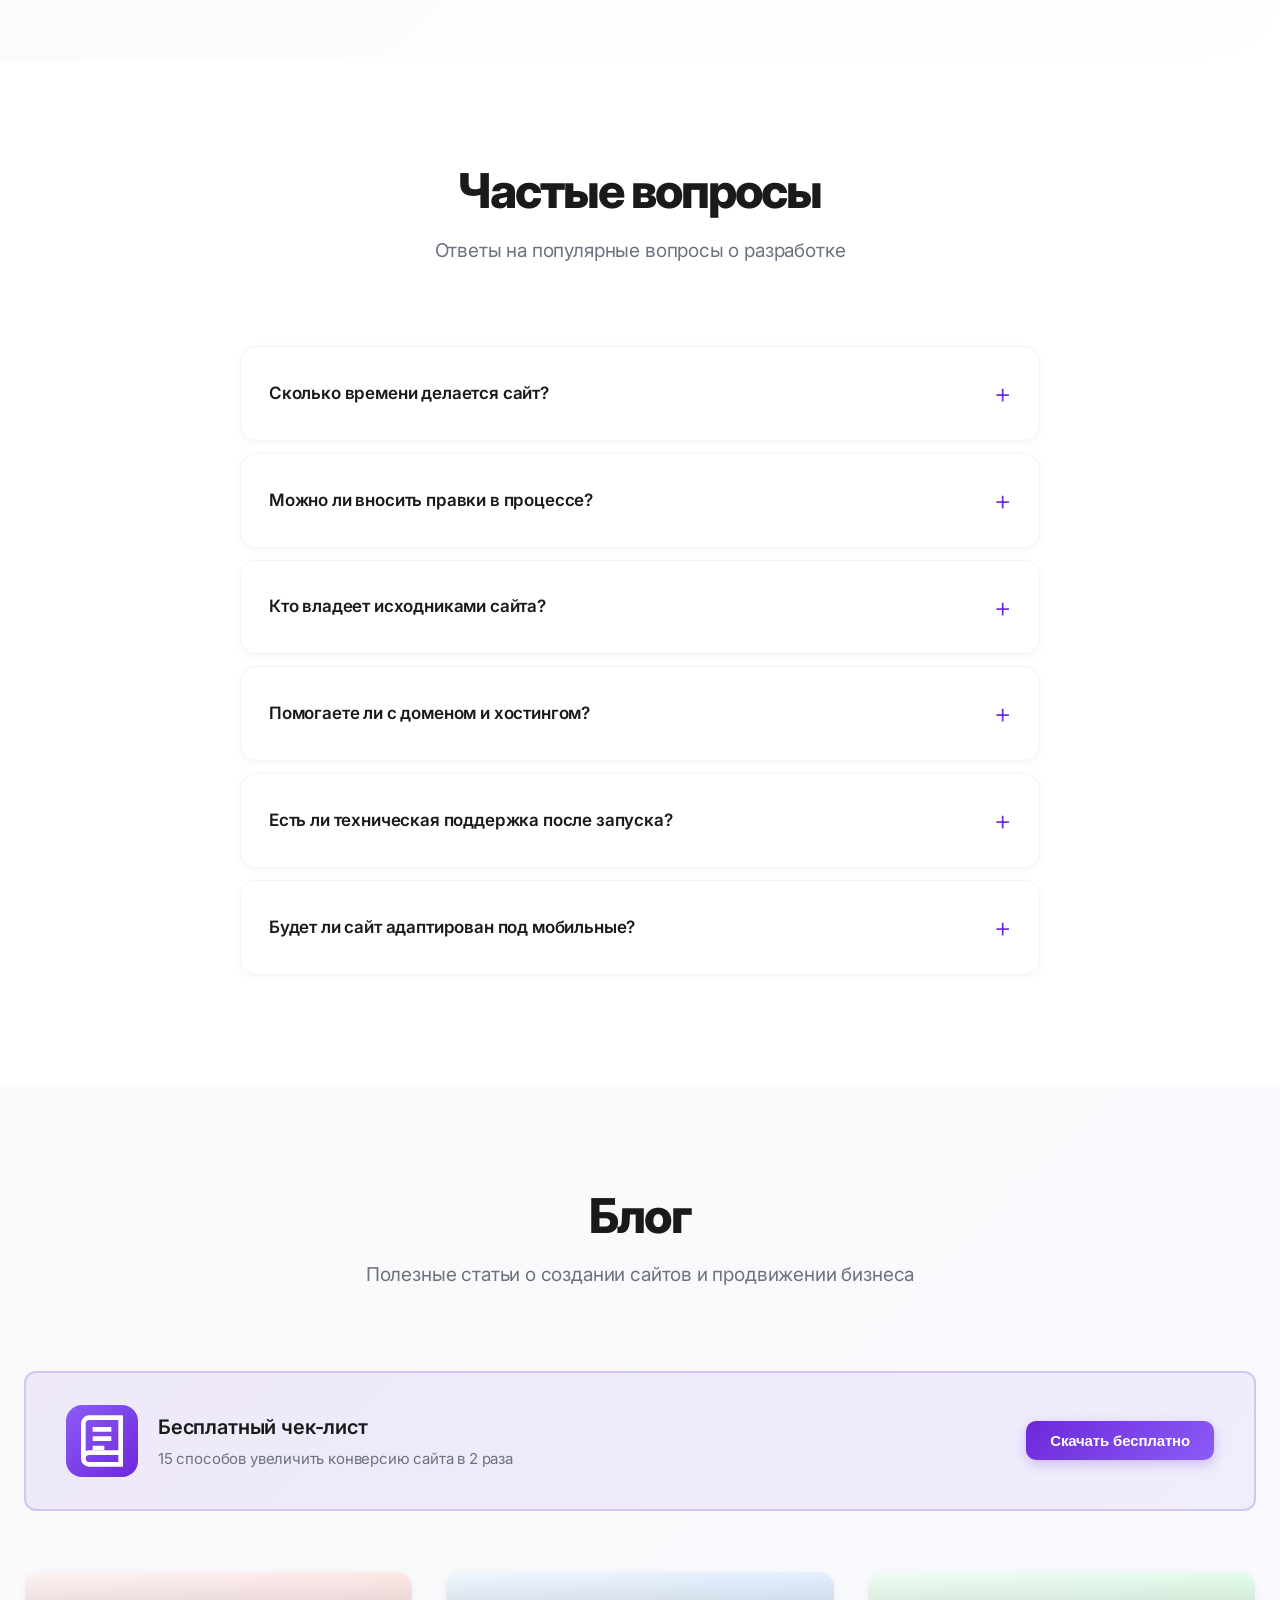
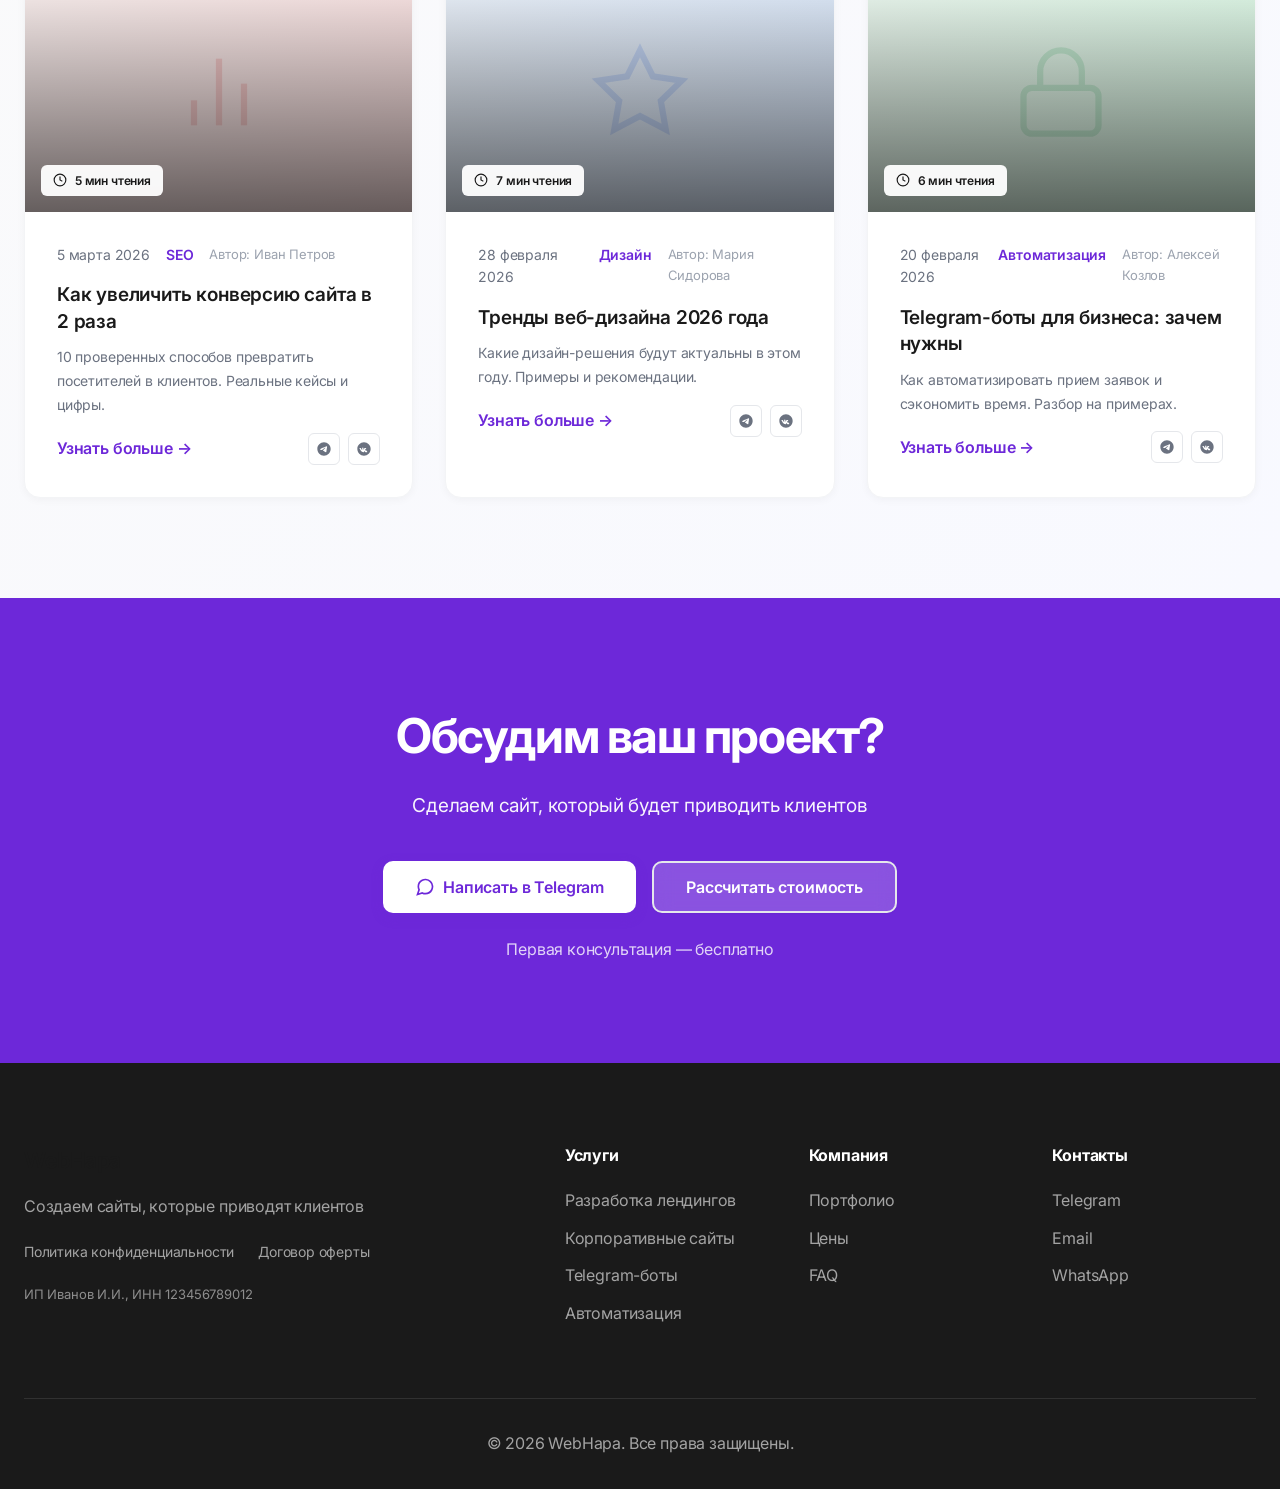
==== commit 7761a227: "Add files via upload" ====
--- a/index.html
+++ b/index.html
@@ -3,31 +3,133 @@
 <head>
     <meta charset="UTF-8">
     <meta name="viewport" content="width=device-width, initial-scale=1.0">
-    <title>Создаем сайты, которые приводят клиентов | WebHapa</title>
-    <meta name="description" content="Современные сайты для бизнеса за 7-10 дней. Лендинги, корпоративные сайты, Telegram-боты. От 30 000 ₽">
+    <title>Сайты, которые приносят от 20 заявок в неделю | WebHapa</title>
+    <meta name="description" content="Создаем сайты для бизнеса за 7-10 дней. Окупаемость за 60 дней. От 15 заявок в неделю. Лендинги от 30 000 ₽. Telegram-боты, автоматизация.">
     <meta name="keywords" content="создание сайтов, разработка сайтов, лендинг, веб-студия, telegram боты, webhapa">
     <meta name="author" content="WebHapa">
-    <meta property="og:title" content="Создаем сайты, которые приводят клиентов | WebHapa">
-    <meta property="og:description" content="Современные сайты для бизнеса за 7-10 дней. От 30 000 ₽">
+    <meta property="og:title" content="Сайты, которые приносят от 20 заявок в неделю | WebHapa">
+    <meta property="og:description" content="Создаем сайты для бизнеса за 7-10 дней. Окупаемость за 60 дней. От 15 заявок в неделю.">
     <meta property="og:type" content="website">
+    <meta property="og:url" content="https://webhapa.ru">
+    <meta property="og:image" content="https://webhapa.ru/og-image.jpg">
     <link rel="preconnect" href="https://fonts.googleapis.com">
     <link rel="preconnect" href="https://fonts.gstatic.com" crossorigin>
     <link href="https://fonts.googleapis.com/css2?family=Inter:wght@400;500;600;700;800&display=swap" rel="stylesheet">
     <link rel="stylesheet" href="styles.css">
     <link rel="icon" href="data:image/svg+xml,<svg xmlns='http://www.w3.org/2000/svg' viewBox='0 0 24 24' fill='%236366f1'><path d='M3 3h18v18H3V3zm16 16V5H5v14h14zM7 7h10v2H7V7zm0 4h10v2H7v-2zm0 4h7v2H7v-2z'/></svg>">
+    
+    <!-- Schema.org разметка -->
+    <script type="application/ld+json">
+    {
+      "@context": "https://schema.org",
+      "@type": "ProfessionalService",
+      "name": "WebHapa",
+      "description": "Создаем сайты, которые приносят от 20 заявок в неделю",
+      "url": "https://webhapa.ru",
+      "telephone": "+7-900-123-45-67",
+      "email": "hello@webhapa.ru",
+      "address": {
+        "@type": "PostalAddress",
+        "addressCountry": "RU",
+        "addressLocality": "Москва"
+      },
+      "priceRange": "30000-80000 RUB",
+      "openingHours": "Mo-Fr 09:00-18:00",
+      "sameAs": ["https://t.me/lovebatory"],
+      "aggregateRating": {
+        "@type": "AggregateRating",
+        "ratingValue": "5",
+        "reviewCount": "127"
+      },
+      "hasOfferCatalog": {
+        "@type": "OfferCatalog",
+        "name": "Услуги по разработке сайтов",
+        "itemListElement": [
+          {
+            "@type": "Offer",
+            "itemOffered": {
+              "@type": "Service",
+              "name": "Лендинг"
+            },
+            "price": "30000",
+            "priceCurrency": "RUB"
+          },
+          {
+            "@type": "Offer",
+            "itemOffered": {
+              "@type": "Service",
+              "name": "Многостраничный сайт"
+            },
+            "price": "50000",
+            "priceCurrency": "RUB"
+          },
+          {
+            "@type": "Offer",
+            "itemOffered": {
+              "@type": "Service",
+              "name": "Корпоративный сайт с автоматизацией"
+            },
+            "price": "80000",
+            "priceCurrency": "RUB"
+          }
+        ]
+      }
+    }
+    </script>
+    
+    <script type="application/ld+json">
+    {
+      "@context": "https://schema.org",
+      "@type": "FAQPage",
+      "mainEntity": [
+        {
+          "@type": "Question",
+          "name": "Сколько времени делается сайт?",
+          "acceptedAnswer": {
+            "@type": "Answer",
+            "text": "Лендинг — 7 дней, многостраничный сайт — 10 дней. Сроки зависят от сложности проекта и скорости согласования с вашей стороны. Если нужно срочно — можем сделать за 3-5 дней с доплатой 10 000 ₽."
+          }
+        },
+        {
+          "@type": "Question",
+          "name": "Можно ли вносить правки в процессе?",
+          "acceptedAnswer": {
+            "@type": "Answer",
+            "text": "Да, конечно! Мы предусматриваем 2 раунда правок на этапе дизайна и 1 раунд после разработки. Дополнительные правки обсуждаются отдельно. Если дизайн не понравится — переделаем бесплатно."
+          }
+        },
+        {
+          "@type": "Question",
+          "name": "Будет ли сайт адаптирован под мобильные?",
+          "acceptedAnswer": {
+            "@type": "Answer",
+            "text": "Обязательно! Все наши сайты адаптивные и отлично работают на всех устройствах — от смартфонов до больших мониторов. Более 60% посетителей заходят с телефонов, поэтому мобильная версия — приоритет."
+          }
+        }
+      ]
+    }
+    </script>
 </head>
 <body>
+    <a href="#main-content" class="skip-link">Перейти к основному содержанию</a>
     <!-- Header -->
     <header class="header">
         <div class="container">
             <nav class="nav">
                 <div class="logo">WebHapa</div>
-                <ul class="nav-menu">
-                    <li><a href="#works">Портфолио</a></li>
-                    <li><a href="#prices">Цены</a></li>
-                    <li><a href="#cases">Кейсы</a></li>
-                    <li><a href="#blog">Блог</a></li>
-                    <li><a href="#contact">Контакты</a></li>
+                <button class="mobile-menu-toggle" onclick="toggleMobileMenu()" aria-label="Меню">
+                    <svg viewBox="0 0 24 24" fill="none" stroke="currentColor" stroke-width="2">
+                        <line x1="3" y1="12" x2="21" y2="12"></line>
+                        <line x1="3" y1="6" x2="21" y2="6"></line>
+                        <line x1="3" y1="18" x2="21" y2="18"></line>
+                    </svg>
+                </button>
+                <ul class="nav-menu" id="navMenu">
+                    <li><a href="#works" onclick="closeMobileMenu()">Портфолио</a></li>
+                    <li><a href="#prices" onclick="closeMobileMenu()">Цены</a></li>
+                    <li><a href="#cases" onclick="closeMobileMenu()">Кейсы</a></li>
+                    <li><a href="#blog" onclick="closeMobileMenu()">Блог</a></li>
+                    <li><a href="#contact" onclick="closeMobileMenu()">Контакты</a></li>
                 </ul>
                 <a href="https://t.me/lovebatory" class="btn btn-primary" target="_blank">
                     <svg width="18" height="18" viewBox="0 0 24 24" fill="none" stroke="currentColor" stroke-width="2">
@@ -40,21 +142,21 @@
     </header>
 
     <!-- Hero Section -->
+    <main id="main-content">
     <section class="hero">
         <div class="container">
             <div class="hero-content">
                 <div class="hero-text">
                     <h1 class="hero-title">
-                        Создаем сайты,<br>
-                        которые приводят<br>
-                        <span class="gradient-text">клиентов</span>
+                        Сайты, которые приносят<br>
+                        <span class="gradient-text">от 20 заявок в неделю</span>
                     </h1>
                     <p class="hero-subtitle">
-                        Современные сайты для бизнеса за 7–10 дней.<br>
-                        Увеличиваем поток заявок с первого дня запуска.
+                        Современные сайты для бизнеса за 7–10 дней. Начните получать от 15 заявок в неделю.<br>
+                        Окупаемость за 60 дней или вернем деньги.
                     </p>
                     <div class="hero-buttons">
-                        <a href="https://t.me/lovebatory" class="btn btn-large btn-primary" target="_blank">
+                        <a href="https://t.me/lovebatory?utm_source=site&utm_medium=button&utm_campaign=hero&utm_content=discuss" class="btn btn-large btn-primary" target="_blank">
                             <svg width="20" height="20" viewBox="0 0 24 24" fill="none" stroke="currentColor" stroke-width="2">
                                 <path d="M21 11.5a8.38 8.38 0 0 1-.9 3.8 8.5 8.5 0 0 1-7.6 4.7 8.38 8.38 0 0 1-3.8-.9L3 21l1.9-5.7a8.38 8.38 0 0 1-.9-3.8 8.5 8.5 0 0 1 4.7-7.6 8.38 8.38 0 0 1 3.8-.9h.5a8.48 8.48 0 0 1 8 8v.5z"></path>
                             </svg>
@@ -68,6 +170,15 @@
                             Рассчитать стоимость
                         </a>
                     </div>
+                    <div class="hero-quick-form">
+                        <form class="quick-contact-form" onsubmit="submitQuickForm(event)">
+                            <input type="tel" placeholder="Ваш телефон" required pattern="[0-9+\-\(\) ]+" />
+                            <button type="submit" class="btn btn-primary">
+                                Перезвоним за 5 минут
+                            </button>
+                        </form>
+                        <p class="form-note">Первая консультация бесплатно</p>
+                    </div>
                     <div class="hero-features">
                         <div class="feature-item">
                             <svg width="16" height="16" viewBox="0 0 24 24" fill="currentColor">
@@ -96,11 +207,11 @@
                     </div>
                     <div class="hero-stats">
                         <div class="stat">
-                            <div class="stat-number">127+</div>
+                            <div class="stat-number" data-target="127" data-suffix="+">0+</div>
                             <div class="stat-label">завершенных проектов</div>
                         </div>
                         <div class="stat">
-                            <div class="stat-number">15</div>
+                            <div class="stat-number" data-target="15">0</div>
                             <div class="stat-label">ниш бизнеса</div>
                         </div>
                         <div class="stat">
@@ -199,8 +310,8 @@
                 <div class="trust-item">
                     <div class="trust-icon">
                         <svg width="32" height="32" viewBox="0 0 24 24" fill="none" stroke="currentColor" stroke-width="2">
-                            <path d="M20 21v-2a4 4 0 0 0-4-4H8a4 4 0 0 0-4 4v2"></path>
-                            <circle cx="12" cy="7" r="4"></circle>
+                            <path d="M12 2v4m0 12v4M4.93 4.93l2.83 2.83m8.48 8.48l2.83 2.83M2 12h4m12 0h4M4.93 19.07l2.83-2.83m8.48-8.48l2.83-2.83"></path>
+                            <circle cx="12" cy="12" r="3"></circle>
                         </svg>
                     </div>
                     <div class="trust-label">Стоматологии</div>
@@ -208,7 +319,8 @@
                 <div class="trust-item">
                     <div class="trust-icon">
                         <svg width="32" height="32" viewBox="0 0 24 24" fill="none" stroke="currentColor" stroke-width="2">
-                            <path d="M18 2h-3a5 5 0 0 0-5 5v3H7v4h3v8h4v-8h3l1-4h-4V7a1 1 0 0 1 1-1h3z"></path>
+                            <circle cx="12" cy="12" r="10"></circle>
+                            <path d="M12 6v6l4 2"></path>
                         </svg>
                     </div>
                     <div class="trust-label">Автосервисы</div>
@@ -225,8 +337,8 @@
                 <div class="trust-item">
                     <div class="trust-icon">
                         <svg width="32" height="32" viewBox="0 0 24 24" fill="none" stroke="currentColor" stroke-width="2">
-                            <path d="M12 2L2 7l10 5 10-5-10-5z"></path>
-                            <path d="M2 17l10 5 10-5M2 12l10 5 10-5"></path>
+                            <path d="M20.59 13.41l-7.17 7.17a2 2 0 0 1-2.83 0L2 12V2h10l8.59 8.59a2 2 0 0 1 0 2.82z"></path>
+                            <line x1="7" y1="7" x2="7.01" y2="7"></line>
                         </svg>
                     </div>
                     <div class="trust-label">Салоны красоты</div>
@@ -234,10 +346,9 @@
                 <div class="trust-item">
                     <div class="trust-icon">
                         <svg width="32" height="32" viewBox="0 0 24 24" fill="none" stroke="currentColor" stroke-width="2">
-                            <circle cx="12" cy="12" r="10"></circle>
-                            <path d="M8 14s1.5 2 4 2 4-2 4-2"></path>
-                            <line x1="9" y1="9" x2="9.01" y2="9"></line>
-                            <line x1="15" y1="9" x2="15.01" y2="9"></line>
+                            <path d="M6.5 6.5m0 11a4.5 4.5 0 0 1 0-9 4.5 4.5 0 0 1 0 9"></path>
+                            <path d="M17.5 6.5m0 11a4.5 4.5 0 0 1 0-9 4.5 4.5 0 0 1 0 9"></path>
+                            <line x1="12" y1="2" x2="12" y2="6"></line>
                         </svg>
                     </div>
                     <div class="trust-label">Фитнес-клубы</div>
@@ -245,10 +356,10 @@
                 <div class="trust-item">
                     <div class="trust-icon">
                         <svg width="32" height="32" viewBox="0 0 24 24" fill="none" stroke="currentColor" stroke-width="2">
-                            <path d="M17 21v-2a4 4 0 0 0-4-4H5a4 4 0 0 0-4 4v2"></path>
-                            <circle cx="9" cy="7" r="4"></circle>
-                            <path d="M23 21v-2a4 4 0 0 0-3-3.87"></path>
-                            <path d="M16 3.13a4 4 0 0 1 0 7.75"></path>
+                            <path d="M18 8h1a4 4 0 0 1 0 8h-1M2 8h16v9a4 4 0 0 1-4 4H6a4 4 0 0 1-4-4V8z"></path>
+                            <line x1="6" y1="1" x2="6" y2="4"></line>
+                            <line x1="10" y1="1" x2="10" y2="4"></line>
+                            <line x1="14" y1="1" x2="14" y2="4"></line>
                         </svg>
                     </div>
                     <div class="trust-label">Рестораны</div>
@@ -256,9 +367,10 @@
                 <div class="trust-item">
                     <div class="trust-icon">
                         <svg width="32" height="32" viewBox="0 0 24 24" fill="none" stroke="currentColor" stroke-width="2">
-                            <rect x="3" y="3" width="18" height="18" rx="2" ry="2"></rect>
-                            <line x1="3" y1="9" x2="21" y2="9"></line>
-                            <line x1="9" y1="21" x2="9" y2="9"></line>
+                            <rect x="3" y="3" width="7" height="7"></rect>
+                            <rect x="14" y="3" width="7" height="7"></rect>
+                            <rect x="14" y="14" width="7" height="7"></rect>
+                            <rect x="3" y="14" width="7" height="7"></rect>
                         </svg>
                     </div>
                     <div class="trust-label">Недвижимость</div>
@@ -268,6 +380,7 @@
                         <svg width="32" height="32" viewBox="0 0 24 24" fill="none" stroke="currentColor" stroke-width="2">
                             <path d="M4 19.5A2.5 2.5 0 0 1 6.5 17H20"></path>
                             <path d="M6.5 2H20v20H6.5A2.5 2.5 0 0 1 4 19.5v-15A2.5 2.5 0 0 1 6.5 2z"></path>
+                            <path d="M8 7h8M8 11h8M8 15h5"></path>
                         </svg>
                     </div>
                     <div class="trust-label">Образование</div>
@@ -298,9 +411,9 @@
                     <p class="service-description">Одностраничные сайты, которые приводят заявки</p>
                     <div class="service-price">от 30 000 ₽</div>
                     <ul class="service-features">
-                        <li>✓ Современный дизайн</li>
-                        <li>✓ Адаптивная верстка</li>
-                        <li>✓ Формы заявок</li>
+                        <li>✓ Дизайн, который выделяет вас среди конкурентов</li>
+                        <li>✓ Работает на всех устройствах</li>
+                        <li>✓ Формы заявок с уведомлениями</li>
                         <li>✓ Запуск за 7 дней</li>
                     </ul>
                     <a href="https://t.me/lovebatory" class="btn btn-outline" target="_blank">Заказать</a>
@@ -318,10 +431,10 @@
                     <p class="service-description">Многостраничные сайты для компаний</p>
                     <div class="service-price">от 50 000 ₽</div>
                     <ul class="service-features">
-                        <li>✓ Уникальный дизайн</li>
-                        <li>✓ До 10 страниц</li>
-                        <li>✓ SEO-оптимизация</li>
-                        <li>✓ Интеграция с CRM</li>
+                        <li>✓ Дизайн премиум-уровня</li>
+                        <li>✓ До 10 страниц контента</li>
+                        <li>✓ Выход в топ-10 Яндекс за 3 месяца</li>
+                        <li>✓ Автоматическая отправка заявок в CRM</li>
                     </ul>
                     <a href="https://t.me/lovebatory" class="btn btn-primary" target="_blank">Заказать</a>
                 </div>
@@ -397,7 +510,13 @@
                     <div class="calculator-result">
                         <div class="result-label">Стоимость вашего сайта:</div>
                         <div class="result-price" id="totalPrice">30 000 ₽</div>
-                        <a href="https://t.me/lovebatory" class="btn btn-primary" target="_blank">
+                        <div class="price-breakdown" id="priceBreakdown">
+                            <div class="breakdown-item">
+                                <span>Лендинг (1 страница)</span>
+                                <span>30 000 ₽</span>
+                            </div>
+                        </div>
+                        <a href="https://t.me/lovebatory?utm_source=site&utm_medium=button&utm_campaign=calculator&utm_content=result" class="btn btn-primary" target="_blank">
                             <svg width="20" height="20" viewBox="0 0 24 24" fill="none" stroke="currentColor" stroke-width="2">
                                 <path d="M21 11.5a8.38 8.38 0 0 1-.9 3.8 8.5 8.5 0 0 1-7.6 4.7 8.38 8.38 0 0 1-3.8-.9L3 21l1.9-5.7a8.38 8.38 0 0 1-.9-3.8 8.5 8.5 0 0 1 4.7-7.6 8.38 8.38 0 0 1 3.8-.9h.5a8.48 8.48 0 0 1 8 8v.5z"></path>
                             </svg>
@@ -416,6 +535,45 @@
                 <h2 class="section-title">Почему выбирают нас</h2>
                 <p class="section-subtitle">Делаем сайты, которые работают на ваш бизнес</p>
             </div>
+            
+            <!-- Guarantees Block -->
+            <div class="guarantees-block">
+                <div class="guarantee-item">
+                    <div class="guarantee-icon">
+                        <svg width="40" height="40" viewBox="0 0 24 24" fill="none" stroke="currentColor" stroke-width="2">
+                            <path d="M12 22s8-4 8-10V5l-8-3-8 3v7c0 6 8 10 8 10z"></path>
+                        </svg>
+                    </div>
+                    <div class="guarantee-text">
+                        <strong>Вернем деньги</strong> если сорвем срок более чем на 3 дня
+                    </div>
+                </div>
+                <div class="guarantee-item">
+                    <div class="guarantee-icon">
+                        <svg width="40" height="40" viewBox="0 0 24 24" fill="none" stroke="currentColor" stroke-width="2">
+                            <polyline points="20 12 20 22 4 22 4 12"></polyline>
+                            <rect x="2" y="7" width="20" height="5"></rect>
+                            <line x1="12" y1="22" x2="12" y2="7"></line>
+                            <path d="M12 7H7.5a2.5 2.5 0 0 1 0-5C11 2 12 7 12 7z"></path>
+                            <path d="M12 7h4.5a2.5 2.5 0 0 0 0-5C13 2 12 7 12 7z"></path>
+                        </svg>
+                    </div>
+                    <div class="guarantee-text">
+                        <strong>30 дней поддержки</strong> в подарок после запуска
+                    </div>
+                </div>
+                <div class="guarantee-item">
+                    <div class="guarantee-icon">
+                        <svg width="40" height="40" viewBox="0 0 24 24" fill="none" stroke="currentColor" stroke-width="2">
+                            <polygon points="13 2 3 14 12 14 11 22 21 10 12 10 13 2"></polygon>
+                        </svg>
+                    </div>
+                    <div class="guarantee-text">
+                        <strong>Берем 3 проекта в месяц</strong> — 1 место свободно
+                    </div>
+                </div>
+            </div>
+            
             <div class="benefits-grid">
                 <div class="benefit-card">
                     <div class="benefit-icon">
@@ -496,7 +654,12 @@
                 <div class="work-card">
                     <div class="work-badge">+48 заявок в месяц</div>
                     <div class="work-image">
-                        <div class="work-placeholder dental"></div>
+                        <div class="work-placeholder dental">
+                            <svg class="placeholder-icon" width="80" height="80" viewBox="0 0 24 24" fill="none" stroke="currentColor" stroke-width="1.5">
+                                <path d="M12 2v4m0 12v4M4.93 4.93l2.83 2.83m8.48 8.48l2.83 2.83M2 12h4m12 0h4M4.93 19.07l2.83-2.83m8.48-8.48l2.83-2.83"></path>
+                                <circle cx="12" cy="12" r="3"></circle>
+                            </svg>
+                        </div>
                     </div>
                     <div class="work-content">
                         <h3 class="work-title">Сайт стоматологии</h3>
@@ -505,13 +668,18 @@
                             <span class="work-time">3 недели</span>
                         </div>
                         <p class="work-description">Современный сайт с онлайн-записью. Увеличение заявок на 240% за первый месяц.</p>
-                        <a href="#" class="work-link">Посмотреть кейс →</a>
+                        <a href="https://t.me/lovebatory?utm_source=site&utm_medium=link&utm_campaign=works&utm_content=dental" class="work-link" target="_blank">Обсудить похожий проект →</a>
                     </div>
                 </div>
                 <div class="work-card">
                     <div class="work-badge">+30% клиентов</div>
                     <div class="work-image">
-                        <div class="work-placeholder auto"></div>
+                        <div class="work-placeholder auto">
+                            <svg class="placeholder-icon" width="80" height="80" viewBox="0 0 24 24" fill="none" stroke="currentColor" stroke-width="1.5">
+                                <circle cx="12" cy="12" r="10"></circle>
+                                <path d="M12 6v6l4 2"></path>
+                            </svg>
+                        </div>
                     </div>
                     <div class="work-content">
                         <h3 class="work-title">Сайт автосервиса</h3>
@@ -520,13 +688,18 @@
                             <span class="work-time">2 недели</span>
                         </div>
                         <p class="work-description">Лендинг с калькулятором услуг и Telegram-ботом для записи клиентов.</p>
-                        <a href="#" class="work-link">Посмотреть кейс →</a>
+                        <a href="https://t.me/lovebatory?utm_source=site&utm_medium=link&utm_campaign=works&utm_content=auto" class="work-link" target="_blank">Обсудить похожий проект →</a>
                     </div>
                 </div>
                 <div class="work-card">
                     <div class="work-badge">x2 заявок</div>
                     <div class="work-image">
-                        <div class="work-placeholder construction"></div>
+                        <div class="work-placeholder construction">
+                            <svg class="placeholder-icon" width="80" height="80" viewBox="0 0 24 24" fill="none" stroke="currentColor" stroke-width="1.5">
+                                <path d="M3 9l9-7 9 7v11a2 2 0 0 1-2 2H5a2 2 0 0 1-2-2z"></path>
+                                <polyline points="9 22 9 12 15 12 15 22"></polyline>
+                            </svg>
+                        </div>
                     </div>
                     <div class="work-content">
                         <h3 class="work-title">Сайт строй компании</h3>
@@ -535,7 +708,7 @@
                             <span class="work-time">4 недели</span>
                         </div>
                         <p class="work-description">Корпоративный сайт с портфолио объектов и формой расчета стоимости.</p>
-                        <a href="#" class="work-link">Посмотреть кейс →</a>
+                        <a href="https://t.me/lovebatory?utm_source=site&utm_medium=link&utm_campaign=works&utm_content=construction" class="work-link" target="_blank">Обсудить похожий проект →</a>
                     </div>
                 </div>
             </div>
@@ -573,8 +746,8 @@
                         Обсудить в Telegram
                     </a>
                 </div>
-                <div class="price-card featured">
-                    <div class="price-badge">Популярный</div>
+                <div class="price-card featured popular-choice">
+                    <div class="price-badge">Популярный выбор</div>
                     <div class="price-header">
                         <h3 class="price-name">BUSINESS</h3>
                         <p class="price-description">Для серьезного бизнеса</p>
@@ -623,6 +796,96 @@
                     </a>
                 </div>
             </div>
+            
+            <!-- Price Comparison Table -->
+            <div class="price-comparison">
+                <button class="comparison-btn" onclick="toggleComparison()">
+                    <svg width="20" height="20" viewBox="0 0 24 24" fill="none" stroke="currentColor" stroke-width="2">
+                        <line x1="8" y1="6" x2="21" y2="6"></line>
+                        <line x1="8" y1="12" x2="21" y2="12"></line>
+                        <line x1="8" y1="18" x2="21" y2="18"></line>
+                        <line x1="3" y1="6" x2="3.01" y2="6"></line>
+                        <line x1="3" y1="12" x2="3.01" y2="12"></line>
+                        <line x1="3" y1="18" x2="3.01" y2="18"></line>
+                    </svg>
+                    Сравнить тарифы
+                </button>
+                
+                <div class="comparison-table" id="comparisonTable" style="display: none;">
+                    <table>
+                        <thead>
+                            <tr>
+                                <th>Что входит</th>
+                                <th>START</th>
+                                <th class="featured-col">BUSINESS</th>
+                                <th>PRO</th>
+                            </tr>
+                        </thead>
+                        <tbody>
+                            <tr>
+                                <td>Количество страниц</td>
+                                <td>1</td>
+                                <td class="featured-col">До 5</td>
+                                <td>До 10</td>
+                            </tr>
+                            <tr>
+                                <td>Уникальный дизайн</td>
+                                <td>✓</td>
+                                <td class="featured-col">✓</td>
+                                <td>✓</td>
+                            </tr>
+                            <tr>
+                                <td>Адаптивная верстка</td>
+                                <td>✓</td>
+                                <td class="featured-col">✓</td>
+                                <td>✓</td>
+                            </tr>
+                            <tr>
+                                <td>Формы заявок</td>
+                                <td>✓</td>
+                                <td class="featured-col">✓</td>
+                                <td>✓</td>
+                            </tr>
+                            <tr>
+                                <td>SEO-оптимизация</td>
+                                <td>Базовая</td>
+                                <td class="featured-col">Полная</td>
+                                <td>Полная</td>
+                            </tr>
+                            <tr>
+                                <td>Интеграция с CRM</td>
+                                <td>—</td>
+                                <td class="featured-col">✓</td>
+                                <td>✓</td>
+                            </tr>
+                            <tr>
+                                <td>Telegram-бот</td>
+                                <td>—</td>
+                                <td class="featured-col">—</td>
+                                <td>✓</td>
+                            </tr>
+                            <tr>
+                                <td>Автоматизация</td>
+                                <td>—</td>
+                                <td class="featured-col">—</td>
+                                <td>✓</td>
+                            </tr>
+                            <tr>
+                                <td>Поддержка</td>
+                                <td>1 месяц</td>
+                                <td class="featured-col">1 месяц</td>
+                                <td>3 месяца</td>
+                            </tr>
+                            <tr>
+                                <td>Срок разработки</td>
+                                <td>7 дней</td>
+                                <td class="featured-col">10 дней</td>
+                                <td>14 дней</td>
+                            </tr>
+                        </tbody>
+                    </table>
+                </div>
+            </div>
         </div>
     </section>
 
@@ -633,6 +896,7 @@
                 <h2 class="section-title">Кейсы</h2>
                 <p class="section-subtitle">Реальные результаты наших клиентов</p>
             </div>
+            
             <div class="cases-grid">
                 <div class="case-card">
                     <div class="case-header">
@@ -647,11 +911,17 @@
                     </div>
                     <h3 class="case-title">Стоматология "Белый Кит"</h3>
                     <p class="case-description">Создали современный сайт с онлайн-записью. За первый месяц количество заявок выросло в 3.4 раза.</p>
+                    <div class="case-proof">
+                        <span class="proof-badge">✓ Подтверждено скриншотом из Яндекс.Метрики</span>
+                    </div>
                     <div class="case-tags">
                         <span class="tag">Лендинг</span>
                         <span class="tag">Онлайн-запись</span>
                         <span class="tag">SEO</span>
                     </div>
+                    <a href="https://t.me/lovebatory?utm_source=site&utm_medium=button&utm_campaign=cases&utm_content=medical" class="case-cta-btn" target="_blank">
+                        Хочу так же →
+                    </a>
                 </div>
                 <div class="case-card">
                     <div class="case-header">
@@ -671,6 +941,9 @@
                         <span class="tag">Telegram-бот</span>
                         <span class="tag">Калькулятор</span>
                     </div>
+                    <a href="https://t.me/lovebatory?utm_source=site&utm_medium=button&utm_campaign=cases&utm_content=auto" class="case-cta-btn" target="_blank">
+                        Хочу так же →
+                    </a>
                 </div>
                 <div class="case-card">
                     <div class="case-header">
@@ -690,6 +963,9 @@
                         <span class="tag">Портфолио</span>
                         <span class="tag">SEO</span>
                     </div>
+                    <a href="https://t.me/lovebatory?utm_source=site&utm_medium=button&utm_campaign=cases&utm_content=construction" class="case-cta-btn" target="_blank">
+                        Хочу так же →
+                    </a>
                 </div>
             </div>
             <div class="section-cta">
@@ -775,6 +1051,7 @@
                         <div class="author-info">
                             <div class="author-name">Дмитрий Ковалев</div>
                             <div class="author-position">Владелец автосервиса</div>
+                            <div class="author-date">Январь 2026</div>
                         </div>
                     </div>
                 </div>
@@ -804,6 +1081,7 @@
                         <div class="author-info">
                             <div class="author-name">Анна Смирнова</div>
                             <div class="author-position">Стоматология "Белый Кит"</div>
+                            <div class="author-date">Декабрь 2025</div>
                         </div>
                     </div>
                 </div>
@@ -833,6 +1111,7 @@
                         <div class="author-info">
                             <div class="author-name">Игорь Петров</div>
                             <div class="author-position">Директор "СтройДом"</div>
+                            <div class="author-date">Февраль 2026</div>
                         </div>
                     </div>
                 </div>
@@ -854,7 +1133,7 @@
                         <span class="faq-icon">+</span>
                     </div>
                     <div class="faq-answer">
-                        <p>Лендинг — 7 дней, многостраничный сайт — 10 дней. Сроки зависят от сложности проекта и скорости согласования с вашей стороны.</p>
+                        <p>Лендинг — 7 дней, многостраничный сайт — 10 дней. Сроки зависят от сложности проекта и скорости согласования с вашей стороны. Если нужно срочно — можем сделать за 3-5 дней с доплатой 10 000 ₽.</p>
                     </div>
                 </div>
                 <div class="faq-item">
@@ -863,7 +1142,16 @@
                         <span class="faq-icon">+</span>
                     </div>
                     <div class="faq-answer">
-                        <p>Да, конечно! Мы предусматриваем 2 раунда правок на этапе дизайна и 1 раунд после разработки. Дополнительные правки обсуждаются отдельно.</p>
+                        <p>Да, конечно! Мы предусматриваем 2 раунда правок на этапе дизайна и 1 раунд после разработки. Дополнительные правки обсуждаются отдельно. Если дизайн не понравится — переделаем бесплатно.</p>
+                    </div>
+                </div>
+                <div class="faq-item">
+                    <div class="faq-question">
+                        <h3>Кто владеет исходниками сайта?</h3>
+                        <span class="faq-icon">+</span>
+                    </div>
+                    <div class="faq-answer">
+                        <p>После полной оплаты все исходники и права на сайт переходят к вам. Вы получаете полный доступ к коду, дизайн-макетам и можете делать с сайтом что угодно.</p>
                     </div>
                 </div>
                 <div class="faq-item">
@@ -872,7 +1160,7 @@
                         <span class="faq-icon">+</span>
                     </div>
                     <div class="faq-answer">
-                        <p>Да, помогаем с выбором и регистрацией домена, настройкой хостинга и размещением сайта. Все включено в стоимость.</p>
+                        <p>Да, помогаем с выбором и регистрацией домена, настройкой хостинга и размещением сайта. Все включено в стоимость. Рекомендуем надежные хостинги с быстрой поддержкой.</p>
                     </div>
                 </div>
                 <div class="faq-item">
@@ -881,7 +1169,7 @@
                         <span class="faq-icon">+</span>
                     </div>
                     <div class="faq-answer">
-                        <p>Да, предоставляем 1 месяц бесплатной поддержки. Далее можно подключить платную поддержку от 5000 ₽/месяц.</p>
+                        <p>Да, предоставляем 1 месяц бесплатной поддержки (исправление ошибок, консультации). Далее можно подключить платную поддержку от 5000 ₽/месяц с приоритетным ответом в течение 2 часов.</p>
                     </div>
                 </div>
                 <div class="faq-item">
@@ -890,7 +1178,7 @@
                         <span class="faq-icon">+</span>
                     </div>
                     <div class="faq-answer">
-                        <p>Обязательно! Все наши сайты адаптивные и отлично работают на всех устройствах — от смартфонов до больших мониторов.</p>
+                        <p>Обязательно! Все наши сайты адаптивные и отлично работают на всех устройствах — от смартфонов до больших мониторов. Более 60% посетителей заходят с телефонов, поэтому мобильная версия — приоритет.</p>
                     </div>
                 </div>
             </div>
@@ -904,47 +1192,155 @@
                 <h2 class="section-title">Блог</h2>
                 <p class="section-subtitle">Полезные статьи о создании сайтов и продвижении бизнеса</p>
             </div>
+            
+            <!-- Lead Magnet -->
+            <div class="lead-magnet">
+                <div class="lead-magnet-content">
+                    <div class="lead-magnet-icon">
+                        <svg width="56" height="56" viewBox="0 0 24 24" fill="none" stroke="currentColor" stroke-width="2">
+                            <path d="M4 19.5A2.5 2.5 0 0 1 6.5 17H20"></path>
+                            <path d="M6.5 2H20v20H6.5A2.5 2.5 0 0 1 4 19.5v-15A2.5 2.5 0 0 1 6.5 2z"></path>
+                            <path d="M8 7h8M8 11h8M8 15h5"></path>
+                        </svg>
+                    </div>
+                    <div class="lead-magnet-text">
+                        <h3>Бесплатный чек-лист</h3>
+                        <p>15 способов увеличить конверсию сайта в 2 раза</p>
+                    </div>
+                </div>
+                <button class="btn btn-primary" onclick="openLeadMagnet()">
+                    Скачать бесплатно
+                </button>
+            </div>
+            
             <div class="blog-grid">
                 <article class="blog-card">
                     <div class="blog-image">
-                        <div class="blog-placeholder blog1"></div>
+                        <div class="blog-placeholder blog1">
+                            <svg class="placeholder-icon" width="100" height="100" viewBox="0 0 24 24" fill="none" stroke="currentColor" stroke-width="1.5">
+                                <line x1="18" y1="20" x2="18" y2="10"></line>
+                                <line x1="12" y1="20" x2="12" y2="4"></line>
+                                <line x1="6" y1="20" x2="6" y2="14"></line>
+                            </svg>
+                            <div class="blog-overlay">
+                                <span class="blog-read-time">
+                                    <svg width="14" height="14" viewBox="0 0 24 24" fill="none" stroke="currentColor" stroke-width="2" style="vertical-align: middle; margin-right: 4px;">
+                                        <circle cx="12" cy="12" r="10"></circle>
+                                        <polyline points="12 6 12 12 16 14"></polyline>
+                                    </svg>
+                                    5 мин чтения
+                                </span>
+                            </div>
+                        </div>
                     </div>
                     <div class="blog-content">
                         <div class="blog-meta">
                             <span class="blog-date">5 марта 2026</span>
                             <span class="blog-category">SEO</span>
+                            <span class="blog-author">Автор: Иван Петров</span>
                         </div>
                         <h3 class="blog-title">Как увеличить конверсию сайта в 2 раза</h3>
                         <p class="blog-excerpt">10 проверенных способов превратить посетителей в клиентов. Реальные кейсы и цифры.</p>
-                        <a href="#" class="blog-link">Читать далее →</a>
+                        <div class="blog-footer">
+                            <a href="https://t.me/lovebatory?utm_source=site&utm_medium=link&utm_campaign=blog&utm_content=conversion" class="blog-link" target="_blank">Узнать больше →</a>
+                            <div class="blog-share">
+                                <button class="share-btn" title="Поделиться в Telegram">
+                                    <svg width="16" height="16" viewBox="0 0 24 24" fill="currentColor">
+                                        <path d="M12 2C6.48 2 2 6.48 2 12s4.48 10 10 10 10-4.48 10-10S17.52 2 12 2zm4.64 6.8c-.15 1.58-.8 5.42-1.13 7.19-.14.75-.42 1-.68 1.03-.58.05-1.02-.38-1.58-.75-.88-.58-1.38-.94-2.23-1.5-.99-.65-.35-1.01.22-1.59.15-.15 2.71-2.48 2.76-2.69a.2.2 0 00-.05-.18c-.06-.05-.14-.03-.21-.02-.09.02-1.49.95-4.22 2.79-.4.27-.76.41-1.08.4-.36-.01-1.04-.2-1.55-.37-.63-.2-1.12-.31-1.08-.66.02-.18.27-.36.74-.55 2.92-1.27 4.86-2.11 5.83-2.51 2.78-1.16 3.35-1.36 3.73-1.36.08 0 .27.02.39.12.1.08.13.19.14.27-.01.06.01.24 0 .38z"/>
+                                    </svg>
+                                </button>
+                                <button class="share-btn" title="Поделиться в VK">
+                                    <svg width="16" height="16" viewBox="0 0 24 24" fill="currentColor">
+                                        <path d="M12 2C6.48 2 2 6.48 2 12s4.48 10 10 10 10-4.48 10-10S17.52 2 12 2zm3.38 12.38c.37.37.77.72 1.09 1.13.14.18.28.37.38.59.15.31.01.66-.26.68l-1.67.01c-.45.04-.81-.14-1.11-.44-.24-.24-.46-.49-.69-.74-.1-.11-.2-.21-.32-.29-.24-.16-.45-.12-.59.13-.15.25-.18.54-.2.82-.02.41-.16.52-.57.54-.87.04-1.7-.09-2.48-.52-.67-.37-1.19-.9-1.64-1.51-.87-1.18-1.54-2.48-2.13-3.83-.12-.28-.03-.43.27-.44.49-.01.98-.01 1.47 0 .2 0 .33.12.41.3.3.69.67 1.34 1.13 1.93.12.15.24.31.4.42.18.13.32.09.41-.11.06-.13.09-.27.11-.41.05-.47.06-.94-.01-1.4-.04-.27-.21-.45-.48-.51-.14-.03-.11-.09-.05-.18.11-.16.21-.26.41-.26h1.52c.24.05.29.15.32.39l.01 1.67c0 .09.04.37.19.43.12.05.2-.09.27-.16.36-.39.62-.85.85-1.32.11-.21.2-.43.29-.65.07-.15.17-.22.34-.22h1.82c.05 0 .11 0 .16.01.28.05.36.18.27.45-.14.42-.44.76-.71 1.11-.29.37-.59.73-.87 1.11-.26.34-.24.51.05.81z"/>
+                                    </svg>
+                                </button>
+                            </div>
+                        </div>
                     </div>
                 </article>
                 <article class="blog-card">
                     <div class="blog-image">
-                        <div class="blog-placeholder blog2"></div>
+                        <div class="blog-placeholder blog2">
+                            <svg class="placeholder-icon" width="100" height="100" viewBox="0 0 24 24" fill="none" stroke="currentColor" stroke-width="1.5">
+                                <path d="M12 2l3.09 6.26L22 9.27l-5 4.87 1.18 6.88L12 17.77l-6.18 3.25L7 14.14 2 9.27l6.91-1.01L12 2z"></path>
+                            </svg>
+                            <div class="blog-overlay">
+                                <span class="blog-read-time">
+                                    <svg width="14" height="14" viewBox="0 0 24 24" fill="none" stroke="currentColor" stroke-width="2" style="vertical-align: middle; margin-right: 4px;">
+                                        <circle cx="12" cy="12" r="10"></circle>
+                                        <polyline points="12 6 12 12 16 14"></polyline>
+                                    </svg>
+                                    7 мин чтения
+                                </span>
+                            </div>
+                        </div>
                     </div>
                     <div class="blog-content">
                         <div class="blog-meta">
                             <span class="blog-date">28 февраля 2026</span>
                             <span class="blog-category">Дизайн</span>
+                            <span class="blog-author">Автор: Мария Сидорова</span>
                         </div>
                         <h3 class="blog-title">Тренды веб-дизайна 2026 года</h3>
                         <p class="blog-excerpt">Какие дизайн-решения будут актуальны в этом году. Примеры и рекомендации.</p>
-                        <a href="#" class="blog-link">Читать далее →</a>
+                        <div class="blog-footer">
+                            <a href="https://t.me/lovebatory?utm_source=site&utm_medium=link&utm_campaign=blog&utm_content=design" class="blog-link" target="_blank">Узнать больше →</a>
+                            <div class="blog-share">
+                                <button class="share-btn" title="Поделиться в Telegram">
+                                    <svg width="16" height="16" viewBox="0 0 24 24" fill="currentColor">
+                                        <path d="M12 2C6.48 2 2 6.48 2 12s4.48 10 10 10 10-4.48 10-10S17.52 2 12 2zm4.64 6.8c-.15 1.58-.8 5.42-1.13 7.19-.14.75-.42 1-.68 1.03-.58.05-1.02-.38-1.58-.75-.88-.58-1.38-.94-2.23-1.5-.99-.65-.35-1.01.22-1.59.15-.15 2.71-2.48 2.76-2.69a.2.2 0 00-.05-.18c-.06-.05-.14-.03-.21-.02-.09.02-1.49.95-4.22 2.79-.4.27-.76.41-1.08.4-.36-.01-1.04-.2-1.55-.37-.63-.2-1.12-.31-1.08-.66.02-.18.27-.36.74-.55 2.92-1.27 4.86-2.11 5.83-2.51 2.78-1.16 3.35-1.36 3.73-1.36.08 0 .27.02.39.12.1.08.13.19.14.27-.01.06.01.24 0 .38z"/>
+                                    </svg>
+                                </button>
+                                <button class="share-btn" title="Поделиться в VK">
+                                    <svg width="16" height="16" viewBox="0 0 24 24" fill="currentColor">
+                                        <path d="M12 2C6.48 2 2 6.48 2 12s4.48 10 10 10 10-4.48 10-10S17.52 2 12 2zm3.38 12.38c.37.37.77.72 1.09 1.13.14.18.28.37.38.59.15.31.01.66-.26.68l-1.67.01c-.45.04-.81-.14-1.11-.44-.24-.24-.46-.49-.69-.74-.1-.11-.2-.21-.32-.29-.24-.16-.45-.12-.59.13-.15.25-.18.54-.2.82-.02.41-.16.52-.57.54-.87.04-1.7-.09-2.48-.52-.67-.37-1.19-.9-1.64-1.51-.87-1.18-1.54-2.48-2.13-3.83-.12-.28-.03-.43.27-.44.49-.01.98-.01 1.47 0 .2 0 .33.12.41.3.3.69.67 1.34 1.13 1.93.12.15.24.31.4.42.18.13.32.09.41-.11.06-.13.09-.27.11-.41.05-.47.06-.94-.01-1.4-.04-.27-.21-.45-.48-.51-.14-.03-.11-.09-.05-.18.11-.16.21-.26.41-.26h1.52c.24.05.29.15.32.39l.01 1.67c0 .09.04.37.19.43.12.05.2-.09.27-.16.36-.39.62-.85.85-1.32.11-.21.2-.43.29-.65.07-.15.17-.22.34-.22h1.82c.05 0 .11 0 .16.01.28.05.36.18.27.45-.14.42-.44.76-.71 1.11-.29.37-.59.73-.87 1.11-.26.34-.24.51.05.81z"/>
+                                    </svg>
+                                </button>
+                            </div>
+                        </div>
                     </div>
                 </article>
                 <article class="blog-card">
                     <div class="blog-image">
-                        <div class="blog-placeholder blog3"></div>
+                        <div class="blog-placeholder blog3">
+                            <svg class="placeholder-icon" width="100" height="100" viewBox="0 0 24 24" fill="none" stroke="currentColor" stroke-width="1.5">
+                                <rect x="3" y="11" width="18" height="11" rx="2" ry="2"></rect>
+                                <path d="M7 11V7a5 5 0 0 1 10 0v4"></path>
+                            </svg>
+                            <div class="blog-overlay">
+                                <span class="blog-read-time">
+                                    <svg width="14" height="14" viewBox="0 0 24 24" fill="none" stroke="currentColor" stroke-width="2" style="vertical-align: middle; margin-right: 4px;">
+                                        <circle cx="12" cy="12" r="10"></circle>
+                                        <polyline points="12 6 12 12 16 14"></polyline>
+                                    </svg>
+                                    6 мин чтения
+                                </span>
+                            </div>
+                        </div>
                     </div>
                     <div class="blog-content">
                         <div class="blog-meta">
                             <span class="blog-date">20 февраля 2026</span>
                             <span class="blog-category">Автоматизация</span>
+                            <span class="blog-author">Автор: Алексей Козлов</span>
                         </div>
                         <h3 class="blog-title">Telegram-боты для бизнеса: зачем нужны</h3>
                         <p class="blog-excerpt">Как автоматизировать прием заявок и сэкономить время. Разбор на примерах.</p>
-                        <a href="#" class="blog-link">Читать далее →</a>
+                        <div class="blog-footer">
+                            <a href="https://t.me/lovebatory?utm_source=site&utm_medium=link&utm_campaign=blog&utm_content=bots" class="blog-link" target="_blank">Узнать больше →</a>
+                            <div class="blog-share">
+                                <button class="share-btn" title="Поделиться в Telegram">
+                                    <svg width="16" height="16" viewBox="0 0 24 24" fill="currentColor">
+                                        <path d="M12 2C6.48 2 2 6.48 2 12s4.48 10 10 10 10-4.48 10-10S17.52 2 12 2zm4.64 6.8c-.15 1.58-.8 5.42-1.13 7.19-.14.75-.42 1-.68 1.03-.58.05-1.02-.38-1.58-.75-.88-.58-1.38-.94-2.23-1.5-.99-.65-.35-1.01.22-1.59.15-.15 2.71-2.48 2.76-2.69a.2.2 0 00-.05-.18c-.06-.05-.14-.03-.21-.02-.09.02-1.49.95-4.22 2.79-.4.27-.76.41-1.08.4-.36-.01-1.04-.2-1.55-.37-.63-.2-1.12-.31-1.08-.66.02-.18.27-.36.74-.55 2.92-1.27 4.86-2.11 5.83-2.51 2.78-1.16 3.35-1.36 3.73-1.36.08 0 .27.02.39.12.1.08.13.19.14.27-.01.06.01.24 0 .38z"/>
+                                    </svg>
+                                </button>
+                                <button class="share-btn" title="Поделиться в VK">
+                                    <svg width="16" height="16" viewBox="0 0 24 24" fill="currentColor">
+                                        <path d="M12 2C6.48 2 2 6.48 2 12s4.48 10 10 10 10-4.48 10-10S17.52 2 12 2zm3.38 12.38c.37.37.77.72 1.09 1.13.14.18.28.37.38.59.15.31.01.66-.26.68l-1.67.01c-.45.04-.81-.14-1.11-.44-.24-.24-.46-.49-.69-.74-.1-.11-.2-.21-.32-.29-.24-.16-.45-.12-.59.13-.15.25-.18.54-.2.82-.02.41-.16.52-.57.54-.87.04-1.7-.09-2.48-.52-.67-.37-1.19-.9-1.64-1.51-.87-1.18-1.54-2.48-2.13-3.83-.12-.28-.03-.43.27-.44.49-.01.98-.01 1.47 0 .2 0 .33.12.41.3.3.69.67 1.34 1.13 1.93.12.15.24.31.4.42.18.13.32.09.41-.11.06-.13.09-.27.11-.41.05-.47.06-.94-.01-1.4-.04-.27-.21-.45-.48-.51-.14-.03-.11-.09-.05-.18.11-.16.21-.26.41-.26h1.52c.24.05.29.15.32.39l.01 1.67c0 .09.04.37.19.43.12.05.2-.09.27-.16.36-.39.62-.85.85-1.32.11-.21.2-.43.29-.65.07-.15.17-.22.34-.22h1.82c.05 0 .11 0 .16.01.28.05.36.18.27.45-.14.42-.44.76-.71 1.11-.29.37-.59.73-.87 1.11-.26.34-.24.51.05.81z"/>
+                                    </svg>
+                                </button>
+                            </div>
+                        </div>
                     </div>
                 </article>
             </div>
@@ -958,7 +1354,7 @@
                 <h2 class="cta-title">Обсудим ваш проект?</h2>
                 <p class="cta-subtitle">Сделаем сайт, который будет приводить клиентов</p>
                 <div class="cta-buttons">
-                    <a href="https://t.me/lovebatory" class="btn btn-large btn-primary" target="_blank">
+                    <a href="https://t.me/lovebatory?utm_source=site&utm_medium=button&utm_campaign=cta&utm_content=telegram" class="btn btn-large btn-primary" target="_blank">
                         <svg width="20" height="20" viewBox="0 0 24 24" fill="none" stroke="currentColor" stroke-width="2">
                             <path d="M21 11.5a8.38 8.38 0 0 1-.9 3.8 8.5 8.5 0 0 1-7.6 4.7 8.38 8.38 0 0 1-3.8-.9L3 21l1.9-5.7a8.38 8.38 0 0 1-.9-3.8 8.5 8.5 0 0 1 4.7-7.6 8.38 8.38 0 0 1 3.8-.9h.5a8.48 8.48 0 0 1 8 8v.5z"></path>
                         </svg>
@@ -972,6 +1368,66 @@
             </div>
         </div>
     </section>
+
+    <!-- Lead Magnet Modal -->
+    <div class="modal" id="leadMagnetModal">
+        <div class="modal-content lead-magnet-modal">
+            <button class="modal-close" onclick="closeLeadMagnet()">&times;</button>
+            <div class="lead-magnet-modal-icon">
+                <svg width="80" height="80" viewBox="0 0 24 24" fill="none" stroke="currentColor" stroke-width="2">
+                    <path d="M4 19.5A2.5 2.5 0 0 1 6.5 17H20"></path>
+                    <path d="M6.5 2H20v20H6.5A2.5 2.5 0 0 1 4 19.5v-15A2.5 2.5 0 0 1 6.5 2z"></path>
+                    <path d="M8 7h8M8 11h8M8 15h5"></path>
+                </svg>
+            </div>
+            <h2 class="modal-title">Бесплатный чек-лист</h2>
+            <p class="modal-subtitle">15 способов увеличить конверсию сайта в 2 раза</p>
+            <div class="lead-magnet-benefits">
+                <div class="lead-benefit">✓ Проверенные методы от практиков</div>
+                <div class="lead-benefit">✓ Реальные кейсы с цифрами</div>
+                <div class="lead-benefit">✓ Готовые шаблоны и примеры</div>
+            </div>
+            <form class="contact-form" onsubmit="submitLeadMagnet(event)">
+                <input type="email" placeholder="Ваш email" required />
+                <button type="submit" class="btn btn-primary btn-large">
+                    Получить чек-лист
+                </button>
+            </form>
+            <p class="exit-note">Отправим на почту в течение 5 минут</p>
+        </div>
+    </div>
+
+    </main>
+    
+    <!-- Exit Intent Modal -->
+    <div class="modal" id="exitIntentModal">
+        <div class="modal-content exit-intent-content">
+            <button class="modal-close" onclick="closeExitIntent()">&times;</button>
+            <div class="exit-intent-icon">
+                <svg width="64" height="64" viewBox="0 0 24 24" fill="none" stroke="currentColor" stroke-width="2">
+                    <polyline points="20 12 20 22 4 22 4 12"></polyline>
+                    <rect x="2" y="7" width="20" height="5"></rect>
+                    <line x1="12" y1="22" x2="12" y2="7"></line>
+                    <path d="M12 7H7.5a2.5 2.5 0 0 1 0-5C11 2 12 7 12 7z"></path>
+                    <path d="M12 7h4.5a2.5 2.5 0 0 0 0-5C13 2 12 7 12 7z"></path>
+                </svg>
+            </div>
+            <h2 class="modal-title">Подождите! Специальное предложение</h2>
+            <p class="modal-subtitle">Получите скидку 10% на разработку сайта</p>
+            <div class="exit-benefits">
+                <div class="exit-benefit">✓ Скидка действует 24 часа</div>
+                <div class="exit-benefit">✓ Бесплатная консультация</div>
+                <div class="exit-benefit">✓ Расчет стоимости за 5 минут</div>
+            </div>
+            <form class="contact-form" onsubmit="submitExitForm(event)">
+                <input type="tel" placeholder="Ваш телефон" required pattern="[0-9+\-\(\) ]+" />
+                <button type="submit" class="btn btn-primary btn-large">
+                    Получить скидку 10%
+                </button>
+            </form>
+            <p class="exit-note">Перезвоним в течение часа и зафиксируем скидку</p>
+        </div>
+    </div>
 
     <!-- Footer -->
     <footer class="footer">
@@ -980,6 +1436,11 @@
                 <div class="footer-brand">
                     <div class="logo">WebHapa</div>
                     <p class="footer-tagline">Создаем сайты, которые приводят клиентов</p>
+                    <div class="footer-legal">
+                        <a href="#privacy">Политика конфиденциальности</a>
+                        <a href="#terms">Договор оферты</a>
+                        <p class="footer-company">ИП Иванов И.И., ИНН 123456789012</p>
+                    </div>
                 </div>
                 <div class="footer-links">
                     <div class="footer-column">
--- a/styles.css
+++ b/styles.css
@@ -28,6 +28,7 @@
 
 html {
     scroll-behavior: smooth;
+    scroll-padding-top: 80px;
 }
 
 body {
@@ -116,15 +117,15 @@
 }
 
 .btn-primary {
-    background: var(--primary);
+    background: linear-gradient(135deg, var(--primary) 0%, var(--primary-light) 100%);
     color: white;
-    box-shadow: 0 1px 3px rgba(109, 40, 217, 0.12);
+    box-shadow: 0 4px 12px rgba(109, 40, 217, 0.25);
 }
 
 .btn-primary:hover {
-    background: var(--primary-dark);
+    background: linear-gradient(135deg, var(--primary-dark) 0%, var(--primary) 100%);
     transform: translateY(-2px);
-    box-shadow: 0 8px 16px rgba(109, 40, 217, 0.24);
+    box-shadow: 0 12px 24px rgba(109, 40, 217, 0.35);
 }
 
 .btn-primary:active {
@@ -161,7 +162,7 @@
 /* Hero Section */
 .hero {
     padding: 160px 0 120px;
-    background: linear-gradient(135deg, #ffffff 0%, #fafafa 100%);
+    background: linear-gradient(135deg, #ffffff 0%, #fafafa 50%, #f8f9ff 100%);
     overflow: hidden;
     position: relative;
 }
@@ -171,9 +172,9 @@
     position: absolute;
     top: 0;
     right: 0;
-    width: 50%;
+    width: 60%;
     height: 100%;
-    background: radial-gradient(circle at top right, rgba(109, 40, 217, 0.03) 0%, transparent 70%);
+    background: radial-gradient(circle at top right, rgba(109, 40, 217, 0.05) 0%, transparent 70%);
     pointer-events: none;
 }
 
@@ -186,18 +187,25 @@
 
 .hero-title {
     font-size: 68px;
-    font-weight: 700;
+    font-weight: 800;
     line-height: 1.1;
     margin-bottom: 24px;
-    letter-spacing: -0.03em;
+    letter-spacing: -0.04em;
     color: var(--text-primary);
 }
 
 .gradient-text {
-    background: linear-gradient(135deg, var(--primary) 0%, var(--primary-light) 100%);
+    background: linear-gradient(135deg, var(--primary) 0%, var(--primary-light) 50%, #a78bfa 100%);
     -webkit-background-clip: text;
     -webkit-text-fill-color: transparent;
     background-clip: text;
+    background-size: 200% auto;
+    animation: gradientShift 3s ease infinite;
+}
+
+@keyframes gradientShift {
+    0%, 100% { background-position: 0% center; }
+    50% { background-position: 100% center; }
 }
 
 .hero-subtitle {
@@ -236,29 +244,41 @@
 
 .hero-stats {
     display: flex;
-    gap: 48px;
+    gap: 60px;
+    align-items: flex-start;
+    justify-content: center;
+}
+
+.stat {
+    flex: 1;
+    min-width: 0;
+    text-align: center;
 }
 
 .stat-number {
-    font-size: 36px;
-    font-weight: 700;
+    font-size: 48px;
+    font-weight: 800;
     color: var(--text-primary);
-    letter-spacing: -0.02em;
+    letter-spacing: -0.03em;
     line-height: 1;
-    margin-bottom: 6px;
+    margin-bottom: 12px;
+    display: block;
 }
 
 .stat-label {
     font-size: 14px;
     color: var(--text-secondary);
     font-weight: 500;
+    line-height: 1.3;
+    display: block;
+    text-align: center;
 }
 
 /* Browser Mockup */
 .browser-mockup {
     background: white;
-    border-radius: var(--radius);
-    box-shadow: var(--shadow-xl);
+    border-radius: var(--radius-lg);
+    box-shadow: 0 20px 40px rgba(0, 0, 0, 0.12);
     overflow: hidden;
     border: 1px solid var(--border);
     animation: float 6s ease-in-out infinite;
@@ -601,7 +621,7 @@
 /* Trust Section */
 .trust-section {
     padding: 100px 0;
-    background: white;
+    background: linear-gradient(135deg, #ffffff 0%, #fafafa 100%);
 }
 
 .trust-grid {
@@ -640,7 +660,7 @@
 /* Services Section */
 .services-section {
     padding: 100px 0;
-    background: linear-gradient(135deg, #fafafa 0%, #ffffff 100%);
+    background: linear-gradient(135deg, #fafafa 0%, #f8f9ff 50%, #ffffff 100%);
 }
 
 .services-grid {
@@ -652,29 +672,29 @@
 .service-card {
     background: var(--bg-white);
     padding: 40px;
-    border-radius: var(--radius);
+    border-radius: var(--radius-lg);
     border: 1px solid var(--border-light);
     transition: var(--transition);
     position: relative;
     display: flex;
     flex-direction: column;
-    box-shadow: 0 1px 3px rgba(0, 0, 0, 0.02);
+    box-shadow: 0 2px 8px rgba(0, 0, 0, 0.04);
 }
 
 .service-card:hover {
-    transform: translateY(-6px);
-    box-shadow: 0 12px 24px rgba(0, 0, 0, 0.08);
+    transform: translateY(-8px);
+    box-shadow: 0 16px 32px rgba(0, 0, 0, 0.12);
     border-color: var(--primary);
 }
 
 .service-card.featured {
     border-color: var(--primary);
-    box-shadow: 0 4px 12px rgba(109, 40, 217, 0.12);
-    background: linear-gradient(135deg, white 0%, rgba(109, 40, 217, 0.02) 100%);
+    box-shadow: 0 8px 20px rgba(109, 40, 217, 0.2);
+    background: linear-gradient(135deg, white 0%, rgba(109, 40, 217, 0.04) 100%);
 }
 
 .service-card.featured:hover {
-    box-shadow: 0 16px 32px rgba(109, 40, 217, 0.16);
+    box-shadow: 0 20px 40px rgba(109, 40, 217, 0.25);
 }
 
 .service-badge {
@@ -735,7 +755,7 @@
 /* Benefits Section */
 .benefits {
     padding: 100px 0;
-    background: var(--bg-white);
+    background: linear-gradient(135deg, #ffffff 0%, #fafafa 100%);
 }
 
 .section-header {
@@ -745,9 +765,9 @@
 
 .section-title {
     font-size: 48px;
-    font-weight: 700;
+    font-weight: 800;
     margin-bottom: 16px;
-    letter-spacing: -0.03em;
+    letter-spacing: -0.04em;
     color: var(--text-primary);
     line-height: 1.2;
 }
@@ -768,15 +788,15 @@
 .benefit-card {
     background: var(--bg-white);
     padding: 36px;
-    border-radius: var(--radius);
+    border-radius: var(--radius-lg);
     border: 1px solid var(--border-light);
     transition: var(--transition);
-    box-shadow: 0 1px 3px rgba(0, 0, 0, 0.02);
+    box-shadow: 0 2px 8px rgba(0, 0, 0, 0.04);
 }
 
 .benefit-card:hover {
-    transform: translateY(-6px);
-    box-shadow: 0 12px 24px rgba(0, 0, 0, 0.08);
+    transform: translateY(-8px);
+    box-shadow: 0 16px 32px rgba(0, 0, 0, 0.12);
     border-color: var(--primary);
 }
 
@@ -802,7 +822,7 @@
 /* Works Section */
 .works {
     padding: 100px 0;
-    background: white;
+    background: linear-gradient(135deg, #fafafa 0%, #ffffff 100%);
 }
 
 .works-grid {
@@ -813,16 +833,17 @@
 
 .work-card {
     background: var(--bg-white);
-    border-radius: var(--radius);
+    border-radius: var(--radius-lg);
     overflow: hidden;
     border: 1px solid var(--border-light);
     transition: var(--transition);
     position: relative;
+    box-shadow: 0 2px 8px rgba(0, 0, 0, 0.04);
 }
 
 .work-card:hover {
-    transform: translateY(-4px);
-    box-shadow: var(--shadow-md);
+    transform: translateY(-6px);
+    box-shadow: 0 16px 32px rgba(0, 0, 0, 0.12);
     border-color: var(--border);
 }
 
@@ -850,18 +871,35 @@
     width: 100%;
     height: 100%;
     background: linear-gradient(135deg, #f3f4f6 0%, #faf5ff 100%);
+    position: relative;
+    display: flex;
+    align-items: center;
+    justify-content: center;
+}
+
+/* Placeholder Icons */
+.placeholder-icon {
+    position: absolute;
+    top: 50%;
+    left: 50%;
+    transform: translate(-50%, -50%);
+    opacity: 0.15;
+    color: currentColor;
 }
 
 .work-placeholder.dental {
     background: linear-gradient(135deg, #fef3f2 0%, #fee2e2 100%);
+    color: #dc2626;
 }
 
 .work-placeholder.auto {
     background: linear-gradient(135deg, #eff6ff 0%, #dbeafe 100%);
+    color: #2563eb;
 }
 
 .work-placeholder.construction {
     background: linear-gradient(135deg, #f0fdf4 0%, #dcfce7 100%);
+    color: #16a34a;
 }
 
 .work-content {
@@ -924,21 +962,47 @@
 .price-card {
     background: var(--bg-white);
     padding: 40px;
-    border-radius: var(--radius);
+    border-radius: var(--radius-lg);
     border: 1px solid var(--border-light);
     transition: var(--transition);
     position: relative;
+    box-shadow: 0 2px 8px rgba(0, 0, 0, 0.04);
 }
 
 .price-card:hover {
-    transform: translateY(-4px);
-    box-shadow: var(--shadow-md);
+    transform: translateY(-6px);
+    box-shadow: 0 16px 32px rgba(0, 0, 0, 0.12);
     border-color: var(--border);
 }
 
 .price-card.featured {
     border-color: var(--primary);
-    box-shadow: var(--shadow-sm);
+    box-shadow: 0 12px 32px rgba(109, 40, 217, 0.25);
+    background: linear-gradient(135deg, white 0%, rgba(109, 40, 217, 0.04) 100%);
+    position: relative;
+}
+
+@media (min-width: 769px) {
+    .price-card.featured {
+        transform: scale(1.05);
+    }
+}
+
+.price-card.featured::before {
+    content: '';
+    position: absolute;
+    top: -2px;
+    left: -2px;
+    right: -2px;
+    bottom: -2px;
+    background: linear-gradient(135deg, var(--primary-light), var(--primary));
+    border-radius: var(--radius-lg);
+    z-index: -1;
+    opacity: 0.2;
+}
+
+.price-card.featured:hover {
+    box-shadow: 0 16px 40px rgba(109, 40, 217, 0.3);
 }
 
 .price-badge {
@@ -953,17 +1017,26 @@
     font-weight: 500;
 }
 
+.price-header {
+    min-height: 80px;
+    display: flex;
+    flex-direction: column;
+    justify-content: flex-start;
+}
+
 .price-name {
     font-size: 24px;
     font-weight: 700;
     margin-bottom: 8px;
     letter-spacing: -0.02em;
+    line-height: 1.2;
 }
 
 .price-description {
     color: var(--text-secondary);
     margin-bottom: 28px;
     font-size: 15px;
+    line-height: 1.5;
 }
 
 .price-amount {
@@ -1001,7 +1074,7 @@
 /* Process Section */
 .process {
     padding: 100px 0;
-    background: var(--bg-white);
+    background: linear-gradient(135deg, #ffffff 0%, #fafafa 100%);
 }
 
 .process-timeline {
@@ -1086,14 +1159,16 @@
 .testimonial-card {
     background: var(--bg-white);
     padding: 32px;
-    border-radius: var(--radius);
+    border-radius: var(--radius-lg);
     border: 1px solid var(--border-light);
     transition: var(--transition);
+    box-shadow: 0 2px 8px rgba(0, 0, 0, 0.04);
 }
 
 .testimonial-card:hover {
-    box-shadow: var(--shadow-sm);
+    box-shadow: 0 12px 24px rgba(0, 0, 0, 0.08);
     border-color: var(--border);
+    transform: translateY(-4px);
 }
 
 .testimonial-rating {
@@ -1132,20 +1207,34 @@
     justify-content: center;
     font-weight: 600;
     font-size: 16px;
+    flex-shrink: 0;
+}
+
+.author-info {
+    flex: 1;
+    min-width: 0;
 }
 
 .author-name {
     font-weight: 600;
     margin-bottom: 4px;
     font-size: 15px;
+    line-height: 1.3;
 }
 
 .author-position {
     font-size: 13px;
     color: var(--text-tertiary);
-}
-
-/* FAQ Section */
+    line-height: 1.3;
+    margin-bottom: 2px;
+}
+
+.author-date {
+    font-size: 12px;
+    color: var(--text-tertiary);
+    margin-top: 2px;
+    line-height: 1.3;
+}
 .faq {
     padding: 100px 0;
     background: white;
@@ -1158,15 +1247,17 @@
 
 .faq-item {
     background: var(--bg-white);
-    border-radius: var(--radius);
+    border-radius: var(--radius-lg);
     margin-bottom: 12px;
     border: 1px solid var(--border-light);
     overflow: hidden;
     transition: var(--transition);
+    box-shadow: 0 2px 8px rgba(0, 0, 0, 0.04);
 }
 
 .faq-item:hover {
     border-color: var(--border);
+    box-shadow: 0 4px 12px rgba(0, 0, 0, 0.06);
 }
 
 .faq-question {
@@ -1451,10 +1542,6 @@
 }
 
 @media (max-width: 768px) {
-    .nav-menu {
-        display: none;
-    }
-    
     .header .btn {
         padding: 10px 20px;
         font-size: 14px;
@@ -1565,7 +1652,7 @@
     border-radius: var(--radius-lg);
     padding: 60px;
     border: 1px solid var(--border-light);
-    box-shadow: var(--shadow-lg);
+    box-shadow: 0 8px 24px rgba(0, 0, 0, 0.08);
 }
 
 .calculator-header {
@@ -1759,7 +1846,7 @@
 /* Cases Section */
 .cases {
     padding: 100px 0;
-    background: white;
+    background: linear-gradient(135deg, #ffffff 0%, #fafafa 100%);
 }
 
 .cases-grid {
@@ -1772,17 +1859,20 @@
 .case-card {
     background: var(--bg-white);
     padding: 32px;
-    border-radius: var(--radius);
+    border-radius: var(--radius-lg);
     border: 1px solid var(--border-light);
-    transition: var(--transition);
+    transition: all 0.3s cubic-bezier(0.4, 0, 0.2, 1);
     display: flex;
     flex-direction: column;
     gap: 20px;
+    opacity: 1;
+    transform: translateY(0);
+    box-shadow: 0 2px 8px rgba(0, 0, 0, 0.04);
 }
 
 .case-card:hover {
-    transform: translateY(-4px);
-    box-shadow: var(--shadow-md);
+    transform: translateY(-6px);
+    box-shadow: 0 16px 32px rgba(0, 0, 0, 0.12);
     border-color: var(--border);
 }
 
@@ -1791,11 +1881,15 @@
     gap: 24px;
     padding-bottom: 20px;
     border-bottom: 1px solid var(--border-light);
+    align-items: stretch;
 }
 
 .case-metric {
     flex: 1;
     text-align: center;
+    display: flex;
+    flex-direction: column;
+    justify-content: center;
 }
 
 .metric-value {
@@ -1804,7 +1898,7 @@
     color: var(--primary);
     margin-bottom: 6px;
     letter-spacing: -0.02em;
-    line-height: 1;
+    line-height: 1.2;
 }
 
 .metric-label {
@@ -1812,6 +1906,7 @@
     color: var(--text-tertiary);
     font-weight: 500;
     text-transform: lowercase;
+    line-height: 1.3;
 }
 
 .case-title {
@@ -1862,15 +1957,16 @@
 
 .blog-card {
     background: var(--bg-white);
-    border-radius: var(--radius);
+    border-radius: var(--radius-lg);
     overflow: hidden;
     border: 1px solid var(--border-light);
     transition: var(--transition);
+    box-shadow: 0 2px 8px rgba(0, 0, 0, 0.04);
 }
 
 .blog-card:hover {
-    transform: translateY(-4px);
-    box-shadow: var(--shadow-md);
+    transform: translateY(-6px);
+    box-shadow: 0 16px 32px rgba(0, 0, 0, 0.12);
     border-color: var(--border);
 }
 
@@ -1883,18 +1979,25 @@
     width: 100%;
     height: 100%;
     background: linear-gradient(135deg, #f3f4f6 0%, #faf5ff 100%);
+    position: relative;
+    display: flex;
+    align-items: center;
+    justify-content: center;
 }
 
 .blog-placeholder.blog1 {
     background: linear-gradient(135deg, #fef3f2 0%, #fee2e2 100%);
+    color: #dc2626;
 }
 
 .blog-placeholder.blog2 {
     background: linear-gradient(135deg, #eff6ff 0%, #dbeafe 100%);
+    color: #2563eb;
 }
 
 .blog-placeholder.blog3 {
     background: linear-gradient(135deg, #f0fdf4 0%, #dcfce7 100%);
+    color: #16a34a;
 }
 
 .blog-content {
@@ -1943,6 +2046,439 @@
 .blog-link:hover {
     color: var(--primary-dark);
 }
+
+/* Blog Enhancements */
+.blog-overlay {
+    position: absolute;
+    top: 0;
+    left: 0;
+    right: 0;
+    bottom: 0;
+    background: linear-gradient(to bottom, transparent 0%, rgba(0,0,0,0.6) 100%);
+    display: flex;
+    align-items: flex-end;
+    padding: 16px;
+}
+
+.blog-read-time {
+    background: rgba(255, 255, 255, 0.95);
+    padding: 6px 12px;
+    border-radius: 6px;
+    font-size: 12px;
+    font-weight: 600;
+    color: var(--text-primary);
+    display: inline-flex;
+    align-items: center;
+    gap: 4px;
+}
+
+.blog-read-time svg {
+    flex-shrink: 0;
+}
+
+.blog-author {
+    font-size: 13px;
+    color: var(--text-tertiary);
+}
+
+.blog-footer {
+    display: flex;
+    justify-content: space-between;
+    align-items: center;
+    margin-top: 16px;
+}
+
+.blog-share {
+    display: flex;
+    gap: 8px;
+}
+
+.share-btn {
+    width: 32px;
+    height: 32px;
+    border: 1px solid var(--border);
+    background: white;
+    border-radius: 6px;
+    display: flex;
+    align-items: center;
+    justify-content: center;
+    cursor: pointer;
+    transition: var(--transition);
+    color: var(--text-secondary);
+}
+
+.share-btn:hover {
+    background: var(--primary);
+    color: white;
+    border-color: var(--primary);
+    transform: translateY(-2px);
+}
+
+.blog-image {
+    position: relative;
+}
+
+/* Live Visitors Counter */
+.live-visitors {
+    position: fixed;
+    bottom: 100px;
+    right: 32px;
+    background: white;
+    padding: 12px 20px;
+    border-radius: 24px;
+    box-shadow: 0 4px 12px rgba(0, 0, 0, 0.1);
+    display: flex;
+    align-items: center;
+    gap: 10px;
+    font-size: 13px;
+    font-weight: 500;
+    color: var(--text-secondary);
+    z-index: 998;
+    animation: slideInRight 0.5s ease-out;
+    border: 1px solid var(--border-light);
+}
+
+@keyframes slideInRight {
+    from {
+        opacity: 0;
+        transform: translateX(100px);
+    }
+    to {
+        opacity: 1;
+        transform: translateX(0);
+    }
+}
+
+.live-dot {
+    width: 8px;
+    height: 8px;
+    background: #22c55e;
+    border-radius: 50%;
+    animation: pulse-dot 2s ease-in-out infinite;
+    box-shadow: 0 0 0 0 rgba(34, 197, 94, 0.7);
+}
+
+@keyframes pulse-dot {
+    0%, 100% {
+        box-shadow: 0 0 0 0 rgba(34, 197, 94, 0.7);
+    }
+    50% {
+        box-shadow: 0 0 0 6px rgba(34, 197, 94, 0);
+    }
+}
+
+/* Hover Effects Enhancement */
+.service-card:hover .service-icon {
+    transform: scale(1.1) rotate(5deg);
+    transition: transform 0.3s ease;
+}
+
+.benefit-card:hover .benefit-icon {
+    transform: scale(1.1) rotate(-5deg);
+    transition: transform 0.3s ease;
+}
+
+.work-card:hover .work-image {
+    transform: scale(1.05);
+    transition: transform 0.5s ease;
+}
+
+.work-image {
+    overflow: hidden;
+    transition: transform 0.5s ease;
+}
+
+/* Price Card Comparison */
+.price-comparison {
+    margin-top: 60px;
+    text-align: center;
+}
+
+.comparison-btn {
+    display: inline-flex;
+    align-items: center;
+    gap: 8px;
+    padding: 12px 24px;
+    background: white;
+    border: 2px solid var(--border);
+    border-radius: 10px;
+    color: var(--text-secondary);
+    font-weight: 600;
+    cursor: pointer;
+    transition: var(--transition);
+}
+
+.comparison-btn:hover {
+    border-color: var(--primary);
+    color: var(--primary);
+    background: rgba(109, 40, 217, 0.04);
+}
+
+/* Responsive Updates */
+@media (max-width: 768px) {
+    .live-visitors {
+        bottom: 80px;
+        right: 16px;
+        font-size: 12px;
+        padding: 10px 16px;
+    }
+    
+    .comparison-table {
+        overflow-x: auto;
+    }
+}
+
+/* Price Comparison Table */
+.comparison-table {
+    margin-top: 32px;
+    opacity: 0;
+    transform: translateY(20px);
+    transition: all 0.3s ease;
+}
+
+.comparison-table.visible {
+    opacity: 1;
+    transform: translateY(0);
+}
+
+.comparison-table table {
+    width: 100%;
+    border-collapse: collapse;
+    background: white;
+    border-radius: var(--radius);
+    overflow: hidden;
+    box-shadow: var(--shadow-lg);
+}
+
+.comparison-table th,
+.comparison-table td {
+    padding: 16px 20px;
+    text-align: center;
+    border-bottom: 1px solid var(--border-light);
+}
+
+.comparison-table th {
+    background: var(--bg-light);
+    font-weight: 600;
+    color: var(--text-primary);
+    font-size: 15px;
+}
+
+.comparison-table th:first-child,
+.comparison-table td:first-child {
+    text-align: left;
+    font-weight: 500;
+}
+
+.comparison-table .featured-col {
+    background: rgba(109, 40, 217, 0.04);
+    color: var(--primary);
+    font-weight: 600;
+}
+
+.comparison-table tbody tr:last-child td {
+    border-bottom: none;
+}
+
+.comparison-table tbody tr:hover {
+    background: var(--bg-light);
+}
+
+/* Enhanced Animations */
+@keyframes fadeInUp {
+    from {
+        opacity: 0;
+        transform: translateY(30px);
+    }
+    to {
+        opacity: 1;
+        transform: translateY(0);
+    }
+}
+
+.service-card,
+.benefit-card,
+.work-card,
+.price-card,
+.case-card,
+.blog-card {
+    animation: fadeInUp 0.6s ease-out backwards;
+}
+
+.service-card:nth-child(1) { animation-delay: 0.1s; }
+.service-card:nth-child(2) { animation-delay: 0.2s; }
+.service-card:nth-child(3) { animation-delay: 0.3s; }
+
+.benefit-card:nth-child(1) { animation-delay: 0.1s; }
+.benefit-card:nth-child(2) { animation-delay: 0.2s; }
+.benefit-card:nth-child(3) { animation-delay: 0.3s; }
+.benefit-card:nth-child(4) { animation-delay: 0.4s; }
+
+/* Case CTA Button */
+.case-cta-btn {
+    display: inline-flex;
+    align-items: center;
+    gap: 6px;
+    margin-top: 16px;
+    padding: 10px 20px;
+    background: var(--primary);
+    color: white;
+    text-decoration: none;
+    border-radius: 8px;
+    font-weight: 600;
+    font-size: 14px;
+    transition: var(--transition);
+}
+
+.case-cta-btn:hover {
+    background: var(--primary-dark);
+    transform: translateX(4px);
+    box-shadow: 0 4px 12px rgba(109, 40, 217, 0.3);
+}
+
+/* Lead Magnet */
+.lead-magnet {
+    display: flex;
+    align-items: center;
+    justify-content: space-between;
+    padding: 32px 40px;
+    background: linear-gradient(135deg, rgba(109, 40, 217, 0.08) 0%, rgba(139, 92, 246, 0.08) 100%);
+    border-radius: var(--radius);
+    border: 2px solid rgba(109, 40, 217, 0.2);
+    margin-bottom: 60px;
+    gap: 24px;
+}
+
+.lead-magnet-content {
+    display: flex;
+    align-items: center;
+    gap: 20px;
+}
+
+.lead-magnet-icon {
+    width: 72px;
+    height: 72px;
+    display: flex;
+    align-items: center;
+    justify-content: center;
+    background: linear-gradient(135deg, var(--primary-light), var(--primary));
+    border-radius: 16px;
+    color: white;
+    flex-shrink: 0;
+    animation: bounce 2s ease-in-out infinite;
+}
+
+@keyframes bounce {
+    0%, 100% { transform: translateY(0); }
+    50% { transform: translateY(-10px); }
+}
+
+.lead-magnet-text h3 {
+    font-size: 20px;
+    font-weight: 600;
+    margin-bottom: 4px;
+    color: var(--text-primary);
+}
+
+.lead-magnet-text p {
+    font-size: 15px;
+    color: var(--text-secondary);
+}
+
+/* Lead Magnet Modal */
+.lead-magnet-modal {
+    max-width: 500px;
+    text-align: center;
+}
+
+.lead-magnet-modal-icon {
+    width: 96px;
+    height: 96px;
+    margin: 0 auto 24px;
+    display: flex;
+    align-items: center;
+    justify-content: center;
+    background: linear-gradient(135deg, var(--primary-light), var(--primary));
+    border-radius: 20px;
+    color: white;
+    animation: bounce 2s ease-in-out infinite;
+}
+
+.lead-magnet-benefits {
+    margin: 24px 0;
+    padding: 20px;
+    background: var(--bg-light);
+    border-radius: 10px;
+    text-align: left;
+}
+
+.lead-benefit {
+    padding: 8px 0;
+    color: var(--text-secondary);
+    font-size: 15px;
+}
+
+/* Tooltip */
+.tooltip {
+    position: relative;
+    display: inline-block;
+}
+
+.tooltip .tooltiptext {
+    visibility: hidden;
+    width: 200px;
+    background-color: var(--text-primary);
+    color: white;
+    text-align: center;
+    border-radius: 6px;
+    padding: 8px;
+    position: absolute;
+    z-index: 1;
+    bottom: 125%;
+    left: 50%;
+    margin-left: -100px;
+    opacity: 0;
+    transition: opacity 0.3s;
+    font-size: 13px;
+}
+
+.tooltip:hover .tooltiptext {
+    visibility: visible;
+    opacity: 1;
+}
+
+/* Progress Bar for Process */
+.timeline-line::before {
+    animation: progressLine 2s ease-out forwards;
+}
+
+/* Skeleton Loading (for future images) */
+.skeleton {
+    background: linear-gradient(90deg, #f0f0f0 25%, #e0e0e0 50%, #f0f0f0 75%);
+    background-size: 200% 100%;
+    animation: loading 1.5s ease-in-out infinite;
+}
+
+/* Mobile Responsive Enhancements */
+@media (max-width: 768px) {
+    .lead-magnet {
+        flex-direction: column;
+        text-align: center;
+        padding: 24px;
+    }
+    
+    .lead-magnet-content {
+        flex-direction: column;
+        text-align: center;
+    }
+    
+    .case-cta-btn {
+        width: 100%;
+        justify-content: center;
+    }
+}
+
+
 
 /* Quiz Modal */
 .quiz-content {
@@ -2123,6 +2659,10 @@
     .process-timeline {
         grid-template-columns: repeat(3, 1fr);
     }
+    
+    .price-card.featured {
+        transform: scale(1);
+    }
 }
 
 @media (max-width: 768px) {
@@ -2137,6 +2677,8 @@
     
     .calculator-title {
         font-size: 28px;
+        flex-direction: column;
+        gap: 8px;
     }
     
     .case-stats {
@@ -2150,6 +2692,10 @@
     
     .quiz-final-price {
         font-size: 48px;
+    }
+    
+    .price-card.featured {
+        transform: scale(1);
     }
 }
 
@@ -2163,9 +2709,27 @@
 .btn:focus-visible,
 input:focus-visible,
 select:focus-visible,
-textarea:focus-visible {
+textarea:focus-visible,
+button:focus-visible,
+a:focus-visible {
     outline: 2px solid var(--primary);
     outline-offset: 2px;
+}
+
+/* Skip to main content link */
+.skip-link {
+    position: absolute;
+    top: -40px;
+    left: 0;
+    background: var(--primary);
+    color: white;
+    padding: 8px 16px;
+    text-decoration: none;
+    z-index: 10000;
+}
+
+.skip-link:focus {
+    top: 0;
 }
 
 /* Smooth Transitions */
@@ -2192,3 +2756,337 @@
         transition-duration: 0.01ms !important;
     }
 }
+
+/* Hero Quick Form */
+.hero-quick-form {
+    margin-top: 32px;
+    padding: 24px;
+    background: white;
+    border-radius: var(--radius);
+    border: 2px solid var(--border-light);
+    box-shadow: var(--shadow-md);
+}
+
+.quick-contact-form {
+    display: flex;
+    gap: 12px;
+    margin-bottom: 12px;
+}
+
+.quick-contact-form input[type="tel"] {
+    flex: 1;
+    padding: 14px 18px;
+    border: 2px solid var(--border);
+    border-radius: 10px;
+    font-size: 16px;
+    font-family: inherit;
+    transition: var(--transition);
+}
+
+.quick-contact-form input[type="tel"]:focus {
+    outline: none;
+    border-color: var(--primary);
+    box-shadow: 0 0 0 3px rgba(109, 40, 217, 0.1);
+}
+
+.quick-contact-form button {
+    white-space: nowrap;
+    padding: 14px 24px;
+}
+
+.form-note {
+    text-align: center;
+    font-size: 13px;
+    color: var(--text-tertiary);
+    margin: 0;
+}
+
+.case-proof {
+    margin-top: 16px;
+}
+
+.proof-badge {
+    display: inline-block;
+    padding: 6px 12px;
+    background: rgba(34, 197, 94, 0.1);
+    color: #16a34a;
+    border-radius: 6px;
+    font-size: 12px;
+    font-weight: 600;
+    border: 1px solid rgba(34, 197, 94, 0.2);
+}
+
+@media (max-width: 768px) {
+    .quick-contact-form {
+        flex-direction: column;
+    }
+    
+    .quick-contact-form button {
+        width: 100%;
+    }
+    
+    .guarantees-block {
+        flex-direction: column;
+    }
+}
+
+/* Guarantees Block */
+.guarantees-block {
+    display: flex;
+    gap: 24px;
+    margin-bottom: 60px;
+    padding: 32px;
+    background: linear-gradient(135deg, rgba(109, 40, 217, 0.06) 0%, rgba(139, 92, 246, 0.06) 100%);
+    border-radius: var(--radius-lg);
+    border: 2px solid rgba(109, 40, 217, 0.15);
+}
+
+.guarantee-item {
+    flex: 1;
+    display: flex;
+    align-items: center;
+    gap: 16px;
+    padding: 20px;
+    background: white;
+    border-radius: 10px;
+    box-shadow: 0 2px 8px rgba(0, 0, 0, 0.04);
+}
+
+.guarantee-icon {
+    flex-shrink: 0;
+    width: 56px;
+    height: 56px;
+    display: flex;
+    align-items: center;
+    justify-content: center;
+    background: linear-gradient(135deg, rgba(109, 40, 217, 0.1), rgba(139, 92, 246, 0.1));
+    border-radius: 12px;
+    color: var(--primary);
+}
+
+.guarantee-text {
+    font-size: 14px;
+    line-height: 1.5;
+    color: var(--text-secondary);
+}
+
+.guarantee-text strong {
+    display: block;
+    color: var(--text-primary);
+    font-weight: 600;
+    margin-bottom: 4px;
+}
+
+/* Scroll to Top Button */
+.scroll-top-btn {
+    position: fixed;
+    bottom: 32px;
+    right: 32px;
+    width: 56px;
+    height: 56px;
+    background: var(--primary);
+    color: white;
+    border: none;
+    border-radius: 50%;
+    cursor: pointer;
+    display: flex;
+    align-items: center;
+    justify-content: center;
+    box-shadow: 0 4px 12px rgba(109, 40, 217, 0.3);
+    transition: var(--transition);
+    opacity: 0;
+    visibility: hidden;
+    z-index: 999;
+}
+
+.scroll-top-btn.visible {
+    opacity: 1;
+    visibility: visible;
+}
+
+.scroll-top-btn:hover {
+    background: var(--primary-dark);
+    transform: translateY(-4px);
+    box-shadow: 0 8px 20px rgba(109, 40, 217, 0.4);
+}
+
+.scroll-top-btn:active {
+    transform: translateY(-2px);
+}
+
+/* Price Breakdown */
+.price-breakdown {
+    margin: 24px 0;
+    padding: 20px;
+    background: white;
+    border-radius: 10px;
+    border: 1px solid var(--border-light);
+}
+
+.breakdown-item {
+    display: flex;
+    justify-content: space-between;
+    padding: 10px 0;
+    border-bottom: 1px solid var(--border-light);
+    font-size: 14px;
+    color: var(--text-secondary);
+}
+
+.breakdown-item:last-child {
+    border-bottom: none;
+}
+
+.breakdown-item span:last-child {
+    font-weight: 600;
+    color: var(--text-primary);
+}
+
+/* Author Date */
+.author-date {
+    font-size: 12px;
+    color: var(--text-tertiary);
+    margin-top: 2px;
+}
+
+/* Footer Legal */
+.footer-legal {
+    margin-top: 20px;
+}
+
+.footer-legal a {
+    display: inline-block;
+    color: rgba(255, 255, 255, 0.6);
+    text-decoration: none;
+    margin-right: 20px;
+    margin-bottom: 8px;
+    font-size: 14px;
+    transition: var(--transition);
+}
+
+.footer-legal a:hover {
+    color: white;
+}
+
+.footer-company {
+    margin-top: 12px;
+    font-size: 13px;
+    color: rgba(255, 255, 255, 0.5);
+}
+
+/* Mobile Menu Toggle */
+.mobile-menu-toggle {
+    display: none;
+    background: none;
+    border: none;
+    cursor: pointer;
+    padding: 8px;
+    color: var(--text-primary);
+}
+
+.mobile-menu-toggle svg {
+    width: 28px;
+    height: 28px;
+}
+
+@media (max-width: 768px) {
+    .mobile-menu-toggle {
+        display: block;
+    }
+    
+    .nav-menu {
+        position: fixed;
+        top: 80px;
+        left: 0;
+        right: 0;
+        background: white;
+        flex-direction: column;
+        padding: 24px;
+        box-shadow: 0 4px 12px rgba(0, 0, 0, 0.1);
+        transform: translateY(-100%);
+        opacity: 0;
+        visibility: hidden;
+        transition: all 0.3s ease;
+        z-index: 999;
+    }
+    
+    .nav-menu.active {
+        transform: translateY(0);
+        opacity: 1;
+        visibility: visible;
+    }
+    
+    .nav-menu li {
+        margin-bottom: 16px;
+    }
+    
+    .nav-menu a {
+        font-size: 18px;
+        display: block;
+        padding: 12px 0;
+    }
+}
+
+/* Exit Intent Modal */
+.exit-intent-content {
+    max-width: 520px;
+    text-align: center;
+}
+
+.exit-intent-icon {
+    margin: 0 auto 24px;
+    width: 96px;
+    height: 96px;
+    background: linear-gradient(135deg, var(--primary-light), var(--primary));
+    border-radius: 50%;
+    display: flex;
+    align-items: center;
+    justify-content: center;
+    color: white;
+    animation: bounceIn 0.6s ease-out;
+}
+
+@keyframes bounceIn {
+    0% {
+        opacity: 0;
+        transform: scale(0.3);
+    }
+    50% {
+        opacity: 1;
+        transform: scale(1.05);
+    }
+    70% {
+        transform: scale(0.9);
+    }
+    100% {
+        transform: scale(1);
+    }
+}
+
+.exit-benefits {
+    margin: 24px 0;
+    padding: 20px;
+    background: var(--bg-light);
+    border-radius: 10px;
+    text-align: left;
+}
+
+.exit-benefit {
+    padding: 8px 0;
+    color: var(--text-secondary);
+    font-size: 15px;
+}
+
+.exit-note {
+    margin-top: 16px;
+    font-size: 13px;
+    color: var(--text-tertiary);
+}
+
+/* Counter Animation */
+.stat-number {
+    transition: opacity 0.3s ease;
+}
+
+.stat-number.animated {
+    opacity: 1;
+}
